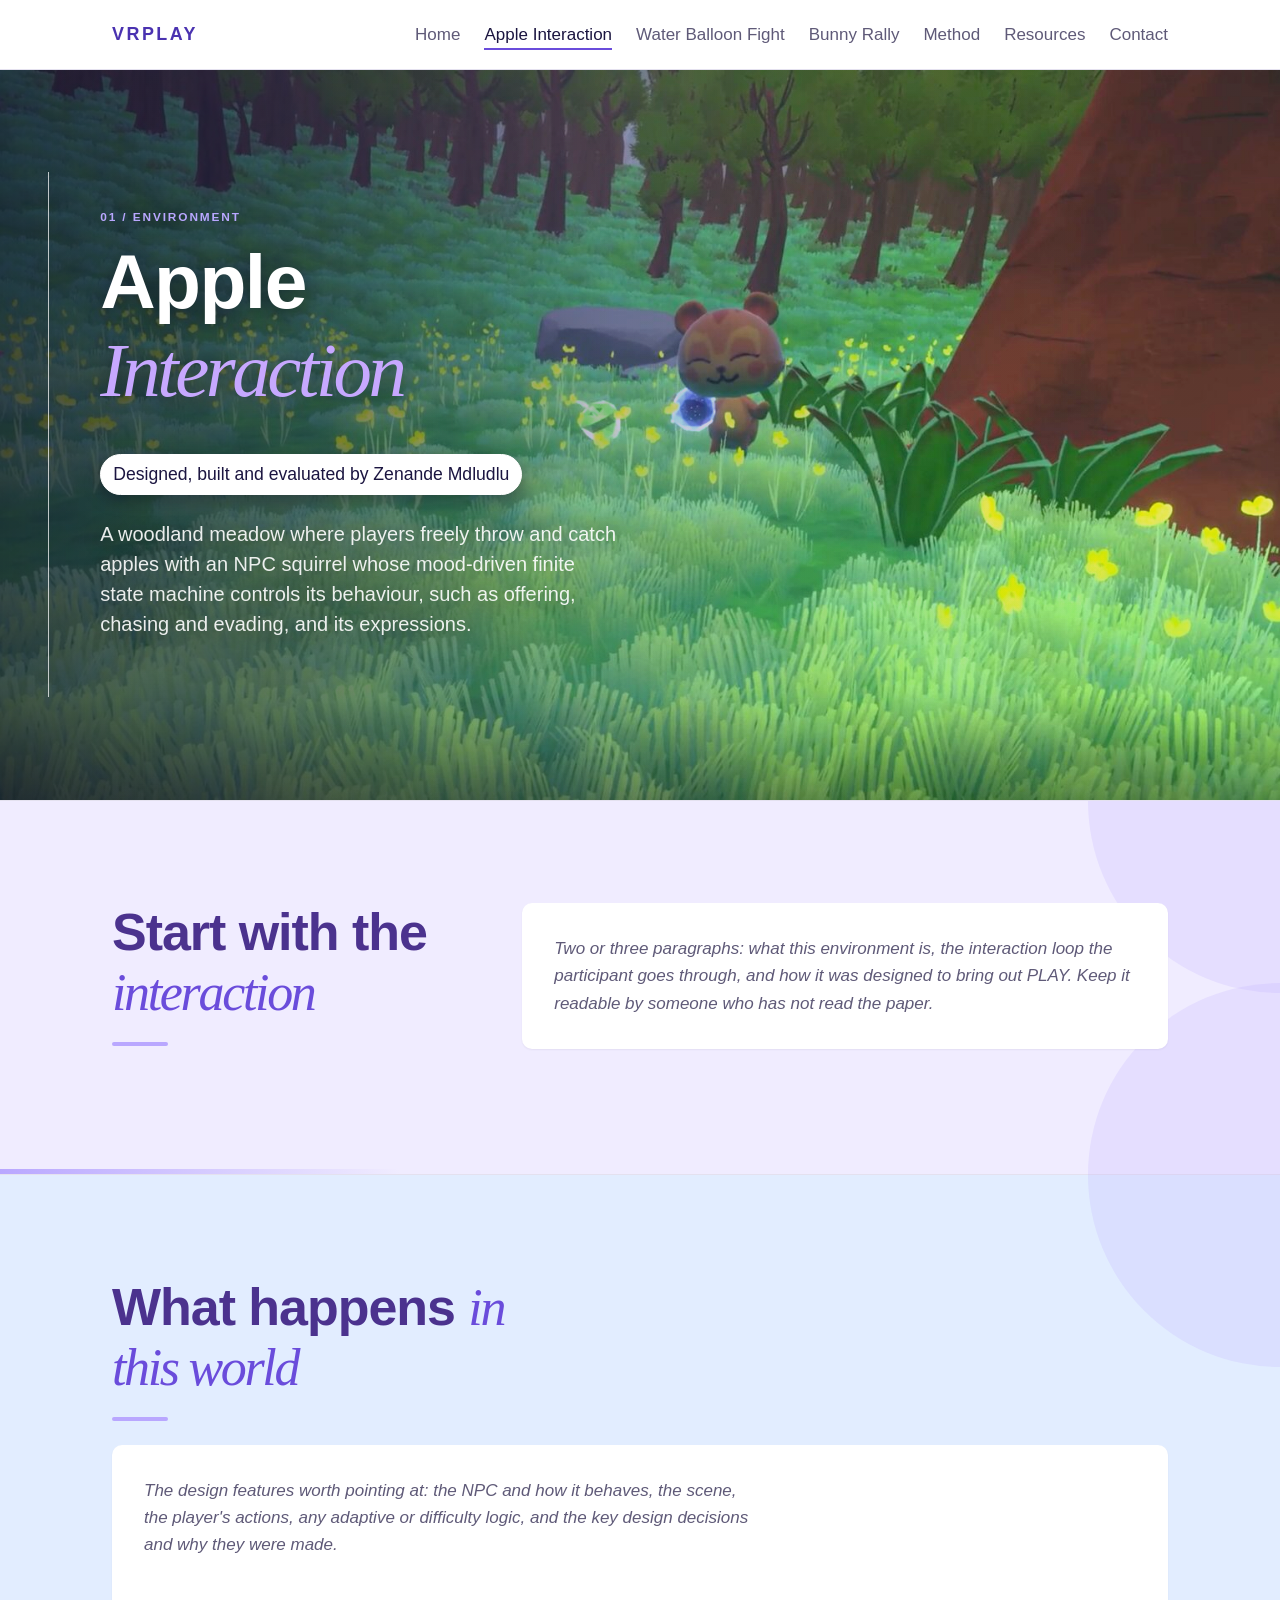
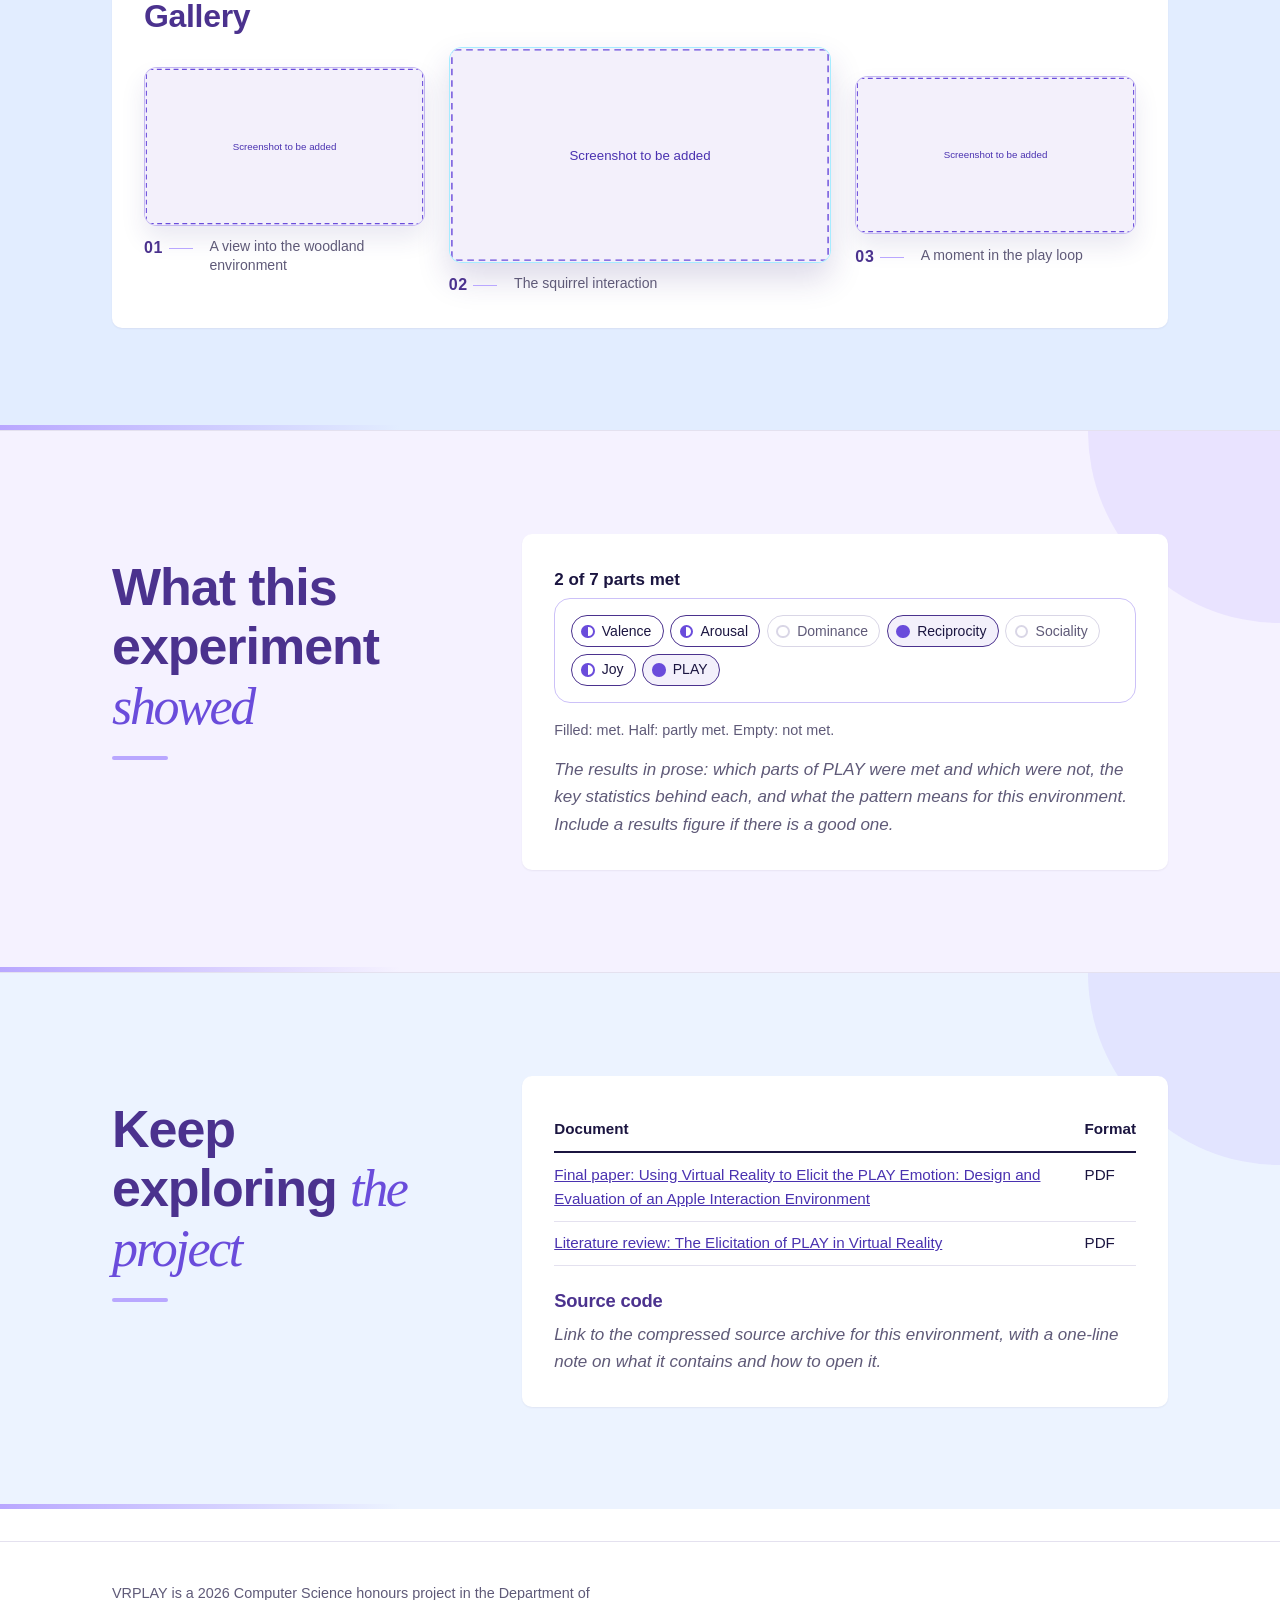
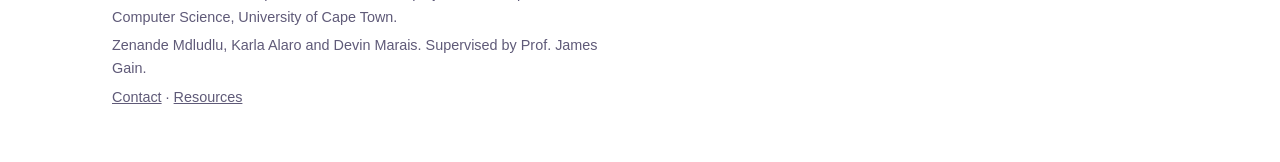
==== apple-interaction.html @ f386782e "updated format" ====
<!DOCTYPE html>
<html lang="en">
<head>
  <meta charset="utf-8">
  <meta name="viewport" content="width=device-width, initial-scale=1">
  <title>Apple Interaction: VRPLAY</title>
  <meta name="description" content="VRPLAY: a 2026 Computer Science honours project at the University of Cape Town investigating whether a virtual environment can elicit Panksepp's PLAY emotion system.">
  <link rel="stylesheet" href="css/style.css">
</head>
<body class="environment-page environment-page--apple">
<header class="site-header">
  <div class="wrap">
    <a class="brand" href="index.html">VRPLAY</a>
    <nav class="site-nav" aria-label="Site">
      <ul>
        <li><a href="index.html">Home</a></li>
        <li><a href="apple-interaction.html" aria-current="page">Apple Interaction</a></li>
        <li><a href="water-balloon-fight.html">Water Balloon Fight</a></li>
        <li><a href="bunny-rally.html">Bunny Rally</a></li>
        <li><a href="method.html">Method</a></li>
        <li><a href="resources.html">Resources</a></li>
        <li><a href="contact.html">Contact</a></li>
      </ul>
    </nav>
  </div>
</header>
<main>

  <section class="page-title">
    <div class="wrap">
      <div class="page-title-copy">
        <p class="section-kicker">01 / Environment</p>
        <h1>Apple <em>Interaction</em></h1>
        <p class="byline">Designed, built and evaluated by Zenande Mdludlu</p>
        <p class="lede">A woodland meadow where players freely throw and catch apples with an NPC squirrel whose mood-driven finite state machine controls its behaviour, such as offering, chasing and evading, and its expressions.</p>
      </div>
      <figure class="cover">
        <img src="img/apple-interaction.jpg" alt="Screenshot of the Apple Interaction environment: a woodland meadow with a squirrel NPC among wildflowers" width="1600" height="900" decoding="async">
      </figure>
    </div>
  </section>

  <section id="overview">
    <div class="wrap">
      <h2>Start with the <em>interaction</em></h2>
      <div class="panel">
      <p class="todo">Two or three paragraphs: what this environment is, the interaction loop the participant goes through, and how it was designed to bring out PLAY. Keep it readable by someone who has not read the paper.</p>
      </div>
    </div>
  </section>

  <section id="design">
    <div class="wrap">
      <h2>What happens <em>in this world</em></h2>
      <div class="panel">
      <p class="todo">The design features worth pointing at: the NPC and how it behaves, the scene, the player's actions, any adaptive or difficulty logic, and the key design decisions and why they were made.</p>
      <h3>Gallery</h3>
      <div class="gallery">
        <figure class="gallery-supporting">
          <img src="img/placeholder.svg" alt="" width="1600" height="900">
          <figcaption><span class="gallery-number">01</span><span>A view into the woodland environment</span></figcaption>
        </figure>
        <figure class="gallery-featured">
          <img src="img/placeholder.svg" alt="" width="1600" height="900">
          <figcaption><span class="gallery-number">02</span><span>The squirrel interaction</span></figcaption>
        </figure>
        <figure class="gallery-supporting">
          <img src="img/placeholder.svg" alt="" width="1600" height="900">
          <figcaption><span class="gallery-number">03</span><span>A moment in the play loop</span></figcaption>
        </figure>
      </div>
      </div>
    </div>
  </section>

  <section id="results">
    <div class="wrap">
      <h2>What this experiment <em>showed</em></h2>
      <div class="panel">
      <p class="verdict">2 of 7 parts met</p>
    <ul class="tally">
      <li class="part">Valence <span class="vh">(partly met)</span></li>
      <li class="part">Arousal <span class="vh">(partly met)</span></li>
      <li class="none">Dominance <span class="vh">(not met)</span></li>
      <li class="met">Reciprocity <span class="vh">(met)</span></li>
      <li class="none">Sociality <span class="vh">(not met)</span></li>
      <li class="part">Joy <span class="vh">(partly met)</span></li>
      <li class="met">PLAY <span class="vh">(met)</span></li>
    </ul>
      <p class="tally-note">Filled: met. Half: partly met. Empty: not met.</p>
      <p class="todo">The results in prose: which parts of PLAY were met and which were not, the key statistics behind each, and what the pattern means for this environment. Include a results figure if there is a good one.</p>
      </div>
    </div>
  </section>

  <section id="documents">
    <div class="wrap">
      <h2>Keep exploring <em>the project</em></h2>
      <div class="panel">
      <div class="table-scroll">
      <table>
        <caption class="vh">Documents for the Apple Interaction environment</caption>
        <thead>
          <tr><th scope="col">Document</th><th scope="col">Format</th></tr>
        </thead>
        <tbody>
          <tr><td><a href="docs/Mdludlu_Final_Paper.pdf">Final paper: Using Virtual Reality to Elicit the PLAY Emotion: Design and Evaluation of an Apple Interaction Environment</a></td><td>PDF</td></tr>
          <tr><td><a href="docs/Mdludlu_Literature_Review.pdf">Literature review: The Elicitation of PLAY in Virtual Reality</a></td><td>PDF</td></tr>
        </tbody>
      </table>
      </div>
      <h3>Source code</h3>
      <p class="todo">Link to the compressed source archive for this environment, with a one-line note on what it contains and how to open it.</p>
      </div>
    </div>
  </section>
</main>
<footer class="site-footer">
  <div class="wrap">
    <p>VRPLAY is a 2026 Computer Science honours project in the Department of Computer Science, University of Cape Town.</p>
    <p>Zenande Mdludlu, Karla Alaro and Devin Marais. Supervised by Prof. James Gain.</p>
    <p><a href="contact.html">Contact</a> &middot; <a href="resources.html">Resources</a></p>
  </div>
</footer>
</body>
</html>
---- css/style.css ----
/* VRPLAY project website
   One stylesheet for every page. Edit the values under :root to retheme.
   The site must stay static and self-contained: no external fonts or scripts. */

:root {
  --paper: #ffffff;
  --ink: #1b1540;
  --muted: #5f5a78;
  --accent: #6a4cdb;
  --accent-deep: #4a32b0;
  --tint: #f3f0fb;
  --line: #e4e1ef;
  --faint: #d9d6e6;

  --measure: 64ch;
  --wide: 72rem;
  --gutter: clamp(1.25rem, 4vw, 3rem);

  --font: -apple-system, BlinkMacSystemFont, "Segoe UI", "Helvetica Neue", Arial, sans-serif;
}

/* ---- base ---------------------------------------------------------- */

* { box-sizing: border-box; }

html { scroll-behavior: smooth; }

@media (prefers-reduced-motion: reduce) {
  html { scroll-behavior: auto; }
  .hero-figure img { animation: none; }
}

body {
  margin: 0;
  font-family: var(--font);
  font-size: 1.0625rem;
  line-height: 1.6;
  color: var(--ink);
  background: var(--paper);
}

h1, h2, h3 {
  font-weight: 600;
  letter-spacing: -0.02em;
  line-height: 1.15;
  margin: 0 0 0.5em;
}

h1 { font-size: clamp(2.25rem, 5vw, 3.5rem); max-width: 22ch; }
h2 { font-size: clamp(2rem, 4.4vw, 3.25rem); margin-top: 0; max-width: 18ch; }
h3 { font-size: 1.15rem; letter-spacing: -0.01em; }

h1 em, h2 em {
  font-family: Georgia, "Times New Roman", serif;
  font-weight: 400;
  letter-spacing: -0.045em;
  color: var(--accent);
}

p, ul, ol, table { max-width: var(--measure); }
p { margin: 0 0 1em; }
ul, ol { padding-left: 1.25em; margin: 0 0 1em; }
li { margin-bottom: 0.35em; }

a { color: var(--accent-deep); }
a:hover { color: var(--accent); }
a:focus-visible,
button:focus-visible {
  outline: 3px solid var(--accent);
  outline-offset: 3px;
  border-radius: 2px;
}

img { max-width: 100%; height: auto; display: block; }

.muted { color: var(--muted); }

.vh {
  position: absolute;
  width: 1px; height: 1px;
  overflow: hidden;
  clip: rect(0 0 0 0);
  white-space: nowrap;
}

/* ---- layout -------------------------------------------------------- */

.wrap {
  max-width: var(--wide);
  margin: 0 auto;
  padding: 0 var(--gutter);
}

main > section {
  position: relative;
  overflow: hidden;
  padding: clamp(4rem, 8vw, 7rem) 0;
  border-top: 1px solid var(--line);
}

main > section:first-child { border-top: 0; }

.lede {
  font-size: 1.25rem;
  line-height: 1.5;
  color: var(--muted);
  max-width: 54ch;
}

.section-kicker {
  margin: 0 0 0.75rem;
  color: var(--accent-deep);
  font-size: 0.74rem;
  font-weight: 800;
  letter-spacing: 0.16em;
  line-height: 1.2;
  text-transform: uppercase;
}

/* Alternating washes make the long page feel like a sequence of chapters. */
main > section:nth-of-type(2) { background: #f3f0fb; }
main > section:nth-of-type(3) { background: #dfeaff; }
main > section:nth-of-type(4) { background: #e5efff; }
main > section:nth-of-type(5) { background: #ebe5ff; }
main > section:nth-of-type(6) { background: #f1edff; }

main > section:not(.hero)::before {
  content: "";
  position: absolute;
  width: 18rem;
  height: 18rem;
  right: -8rem;
  top: -9rem;
  border-radius: 50%;
  background: rgba(106, 76, 219, 0.08);
  pointer-events: none;
}

main > section:nth-of-type(4)::before {
  background: rgba(126, 190, 255, 0.24);
}

/* ---- header and navigation ---------------------------------------- */

.site-header {
  padding: 1.25rem 0;
  border-bottom: 1px solid var(--line);
}

.site-header .wrap {
  display: flex;
  flex-wrap: wrap;
  align-items: center;
  gap: 0.75rem 2rem;
}

.brand {
  display: inline-flex;
  align-items: center;
  gap: 0.55rem;
  font-size: 1.12rem;
  font-weight: 800;
  letter-spacing: 0.14em;
  text-decoration: none;
  color: var(--accent-deep);
  margin-right: auto;
}

.site-nav ul {
  list-style: none;
  margin: 0;
  padding: 0;
  display: flex;
  flex-wrap: wrap;
  gap: 0.25rem 1.5rem;
  max-width: none;
}

.site-nav li { margin: 0; }

.site-nav a {
  color: var(--muted);
  text-decoration: none;
  padding: 0.25rem 0;
  border-bottom: 2px solid transparent;
}

.site-nav a:hover { color: var(--ink); }
.site-nav a[aria-current="page"] {
  color: var(--ink);
  border-bottom-color: var(--accent);
}

/* ---- home hero -----------------------------------------------------
   The one loud moment on the site. Full-bleed violet band, the VRPLAY
   wordmark at full size, the character from the poster, and two routes
   into the rest of the site. Everything after it goes back to white.  */

.hero {
  position: relative;
  overflow: hidden;
  padding: 0;
  border-top: 0;
  color: #ffffff;
  background-color: #4a2fc4;
  background-image:
    radial-gradient(circle at 12% 18%, rgba(255, 111, 214, 0.55), rgba(255, 111, 214, 0) 42%),
    radial-gradient(circle at 88% 88%, rgba(126, 241, 255, 0.45), rgba(126, 241, 255, 0) 40%),
    radial-gradient(circle at 70% 10%, rgba(240, 246, 150, 0.35), rgba(240, 246, 150, 0) 32%),
    linear-gradient(135deg, #3517a8 0%, #5a37e0 55%, #8b4ff0 100%);
}

.hero .wrap {
  display: grid;
  grid-template-columns: minmax(0, 1.5fr) minmax(0, 1fr);
  align-items: end;
  gap: 2rem 3rem;
}

.hero-copy { padding: 4.5rem 0 4rem; }

.hero .logo {
  width: min(42rem, 100%);
  margin-bottom: 2.25rem;
  filter: drop-shadow(0 18px 30px rgba(20, 8, 70, 0.45));
}

.hero h1 {
  color: #ffffff;
  margin-bottom: 1rem;
  text-shadow: 0 2px 18px rgba(20, 8, 70, 0.35);
}

.hero .lede {
  color: rgba(255, 255, 255, 0.88);
  margin-bottom: 2rem;
}

.hero-links {
  list-style: none;
  padding: 0;
  margin: 0;
  display: flex;
  flex-wrap: wrap;
  gap: 0.75rem;
  max-width: none;
}

.hero-links li { margin: 0; }

.hero-links a {
  display: inline-block;
  padding: 0.7rem 1.3rem;
  border-radius: 999px;
  text-decoration: none;
  font-weight: 600;
  color: var(--ink);
  background: #d9d0ff;
  border: 2px solid #d9d0ff;
}

.hero-links a:hover { background: #e8e2ff; border-color: #e8e2ff; color: var(--ink); }

.hero-links .ghost {
  color: #ffffff;
  background: transparent;
  border-color: rgba(255, 255, 255, 0.7);
}

.hero-links .ghost:hover { background: rgba(255, 255, 255, 0.12); border-color: #ffffff; color: #ffffff; }

.hero-links a:focus-visible { outline-color: #ffffff; }

.hero-figure {
  margin: 0;
  align-self: end;
  justify-self: end;
  max-width: 24rem;
  width: 100%;
  padding-top: 2rem;
}

.hero-figure img {
  width: 100%;
  margin-bottom: -2.5rem;
  filter: drop-shadow(0 24px 40px rgba(20, 8, 70, 0.5));
  transform-origin: 50% 100%;
  animation: hero-character-float 5.5s ease-in-out infinite;
  will-change: transform;
}

@keyframes hero-character-float {
  0%, 100% { transform: translate3d(0, 0, 0) rotate(0deg); }
  25% { transform: translate3d(0.15rem, -0.35rem, 0) rotate(0.5deg); }
  50% { transform: translate3d(0, -0.7rem, 0) rotate(0deg); }
  75% { transform: translate3d(-0.15rem, -0.35rem, 0) rotate(-0.5deg); }
}

@media (max-width: 52rem) {
  .hero .wrap { grid-template-columns: 1fr; }
  .hero-copy { padding: 3rem 0 2rem; }
  .hero-figure { max-width: 16rem; justify-self: center; padding-top: 0; }
  .hero-figure img { margin-bottom: -1.5rem; }
  .page-title h1 { max-width: none; }
}

/* ---- page title block (VE pages) ---------------------------------- */

.page-title {
  position: relative;
  min-height: clamp(36rem, 72vh, 50rem);
  padding: 0;
  overflow: hidden;
  border-top: 0;
  background: #1b1540;
}

.page-title .wrap {
  position: relative;
  display: block;
  min-height: clamp(36rem, 72vh, 50rem);
  max-width: none;
  padding-top: clamp(3rem, 8vw, 7rem);
  padding-bottom: clamp(3rem, 8vw, 7rem);
  background: transparent;
}

.page-title .wrap::after {
  content: "";
  position: absolute;
  z-index: 1;
  top: 0; right: 0; bottom: 0; left: 0;
  pointer-events: none;
  background:
    linear-gradient(90deg, rgba(17, 13, 45, 0.7) 0%, rgba(27, 21, 64, 0.5) 25%, rgba(59, 40, 139, 0.18) 48%, rgba(59, 40, 139, 0.02) 72%, rgba(59, 40, 139, 0) 88%),
    linear-gradient(180deg, rgba(27, 21, 64, 0.15), rgba(27, 21, 64, 0.08));
}

.page-title .section-kicker { color: var(--page-accent, #b9a7ff); }

.page-title-copy {
  position: relative;
  z-index: 2;
  display: flex;
  flex-direction: column;
  justify-content: center;
  min-height: clamp(30rem, 58vh, 42rem);
  max-width: 39rem;
  padding: clamp(1.5rem, 3vw, 2.5rem) clamp(1.5rem, 4vw, 3.5rem);
  border-left: 1px solid rgba(255, 255, 255, 0.72);
  color: #ffffff;
  text-shadow: 0 0.15rem 1.2rem rgba(8, 5, 28, 0.42);
}

.page-title-copy .section-kicker { color: var(--page-accent, #b9a7ff); }
.page-title-copy .byline,
.page-title-copy .lede { color: rgba(255, 255, 255, 0.9); }
.page-title-copy .byline {
  display: inline-flex;
  align-self: flex-start;
  width: fit-content;
  padding: 0.35rem 0.75rem;
  color: #ffffff;
  background: rgba(8, 5, 28, 0.72);
  border: 1px solid rgba(255, 255, 255, 0.5);
  border-radius: 999px;
  box-shadow: 0 0.35rem 1rem rgba(8, 5, 28, 0.28);
  text-shadow: none;
}
.page-title-copy h1 { color: #ffffff; }

.page-title h1 {
  font-size: clamp(3rem, 6vw, 5.25rem);
  max-width: 8ch;
}

.page-title h1 em {
  color: #c7a8ff;
}

.page-title .byline {
  font-size: 1.1rem;
  color: var(--muted);
  margin: 0 0 1.5rem;
}

/* Keep the credit readable over every environment image. This comes after
   the general byline rule so it cannot be overridden by the page title styles. */
.page-title .page-title-copy .byline {
  color: var(--ink);
  background: #ffffff;
  border-color: #ffffff;
  box-shadow: 0 0.35rem 1rem rgba(8, 5, 28, 0.35);
}

.page-title .cover {
  position: absolute;
  z-index: 0;
  top: 0; right: 0; bottom: 0; left: 0;
  margin: 0;
  border: 0;
  border-radius: 0;
  overflow: hidden;
  background: #1b1540;
  box-shadow: none;
}

.page-title .cover img {
  width: 100%;
  height: 100%;
  object-fit: cover;
  object-position: center;
  image-rendering: auto;
  filter: brightness(1.12) saturate(1.12) contrast(1.05);
}

/* Resources and Contact use an editorial intro rather than an image hero.
   Keep them independent from the full-bleed environment-page treatment. */

.support-page .page-title {
  min-height: auto;
  padding: clamp(4rem, 8vw, 7rem) 0;
  background: linear-gradient(135deg, #f0ecff 0%, #e6f5fb 100%);
}

.support-page .page-title .wrap {
  min-height: auto;
  max-width: var(--wide);
  padding-top: 0;
  padding-bottom: 0;
}

.support-page .page-title .wrap::after {
  display: none;
}

.support-page .page-title h1,
.support-page .page-title .lede {
  position: relative;
  z-index: 2;
}

.support-page .page-title h1 {
  color: var(--ink);
  max-width: 12ch;
}

.support-page .page-title .lede {
  color: var(--muted);
}

.support-page main > section:nth-of-type(2) { background: #f4f1ff; }
.support-page main > section:nth-of-type(3) { background: #e8f6fb; }
.support-page main > section:nth-of-type(4) { background: #f2efff; }

.support-page main > section:not(.page-title) h2 {
  color: var(--accent-deep);
}

/* ---- environment pages -------------------------------------------
   These sections echo the homepage's chapter rhythm, but use a quieter
   editorial layout so each environment feels like its own case study. */

.environment-page {
  --page-accent: #b9a7ff;
  --page-wash: #f0ecff;
  --page-wash-strong: #e2edff;
  --page-wash-soft: #f5f2ff;
  --page-wash-strong-soft: #ecf3ff;
  --page-wash-faint: #f7f5ff;
  --page-wash-strong-faint: #f0f6ff;
  --page-deep: #4b328e;
}

.environment-page--apple {
  --page-accent: #b9a7ff;
  --page-wash: #f0ecff;
  --page-wash-strong: #e2edff;
  --page-wash-soft: #f5f2ff;
  --page-wash-strong-soft: #ecf3ff;
  --page-wash-faint: #f7f5ff;
  --page-wash-strong-faint: #f0f6ff;
  --page-deep: #4b328e;
}

.environment-page--water {
  --page-accent: #b9a7ff;
  --page-wash: #f0ecff;
  --page-wash-strong: #e2edff;
  --page-wash-soft: #f5f2ff;
  --page-wash-strong-soft: #ecf3ff;
  --page-wash-faint: #f7f5ff;
  --page-wash-strong-faint: #f0f6ff;
  --page-deep: #4b328e;
}

.environment-page--bunny {
  --page-accent: #b9a7ff;
  --page-wash: #f2ecff;
  --page-wash-strong: #e9f3ff;
  --page-wash-soft: #f6f2ff;
  --page-wash-strong-soft: #f0f7ff;
  --page-wash-faint: #f8f5ff;
  --page-wash-strong-faint: #f4f9ff;
  --page-deep: #4b328e;
}

.environment-page main > section:nth-of-type(2) { background: var(--page-wash); }
.environment-page main > section:nth-of-type(3) { background: var(--page-wash-strong); }
.environment-page main > section:nth-of-type(4) { background: var(--page-wash-soft); }
.environment-page main > section:nth-of-type(5) { background: var(--page-wash-strong-soft); }
.environment-page main > section:nth-of-type(6) { background: var(--page-wash-faint); }

.environment-page main > section:not(.page-title)::before {
  width: 24rem;
  height: 24rem;
  right: -12rem;
  top: -12rem;
  background: rgba(185, 167, 255, 0.2);
}

.environment-page main > section:not(.page-title)::after {
  content: "";
  position: absolute;
  left: 0;
  bottom: 0;
  width: min(34vw, 25rem);
  height: 0.35rem;
  background: linear-gradient(90deg, var(--page-accent) 0%, transparent 100%);
  pointer-events: none;
}

.environment-page main > section:not(.page-title) .wrap {
  position: relative;
  z-index: 1;
}

.environment-page main > section:not(.page-title) h2 {
  color: var(--page-deep);
  max-width: 12ch;
}

.environment-page main > section:not(.page-title) h2::after {
  content: "";
  display: block;
  width: 3.5rem;
  height: 0.25rem;
  margin-top: 1.2rem;
  border-radius: 999px;
  background: var(--page-accent);
}

.environment-page main > section:not(.page-title) h3 {
  color: var(--page-deep);
}

.environment-page #overview .wrap,
.environment-page #results .wrap,
.environment-page #documents .wrap {
  display: grid;
  grid-template-columns: minmax(12rem, 0.72fr) minmax(0, 1.45fr);
  gap: 1rem clamp(2rem, 7vw, 7rem);
  align-items: start;
}

.environment-page #overview h2,
.environment-page #results h2,
.environment-page #documents h2 {
  position: sticky;
  top: 1.5rem;
}

.environment-page #results h2 {
  grid-row: 1 / span 4;
}

.environment-page #overview .wrap > :not(h2),
.environment-page #results .wrap > :not(h2),
.environment-page #documents .wrap > :not(h2) {
  grid-column: 2;
}

.environment-page #design .wrap {
  display: block;
}

.environment-page #design {
  overflow: visible;
}

.environment-page #design h2 {
  max-width: 14ch;
  margin-bottom: 1.5rem;
}
.environment-page #design h3 {
  margin: 2.5rem 0 0.75rem;
  font-size: clamp(1.35rem, 2.5vw, 2rem);
}
.environment-page #design .gallery { margin-top: 0; }
.environment-page .todo {
  border-color: #a18cf4;
  background: rgba(255, 255, 255, 0.52);
}

.environment-page #results .tally {
  margin-top: 0;
  padding: 1rem;
  border: 1px solid #ccc1f8;
  border-radius: 1rem;
  background: rgba(255, 255, 255, 0.54);
}

.environment-page #results .wrap {
  row-gap: 0;
}

.environment-page #results .verdict {
  margin-bottom: 0.35rem;
}

.environment-page #results .tally-note {
  margin-top: 0.45rem;
}

.environment-page #results .tally li.met,
.environment-page #results .tally li.part {
  border-color: var(--page-deep);
}

.environment-page .gallery {
  display: grid;
  grid-template-columns: minmax(0, 0.88fr) minmax(0, 1.2fr) minmax(0, 0.88fr);
  gap: clamp(0.85rem, 2vw, 1.5rem);
  align-items: center;
}

.environment-page .gallery figure {
  min-width: 0;
  margin: 0;
  position: relative;
  z-index: 0;
  transition: transform 220ms ease, z-index 220ms ease;
}

.environment-page .gallery figure:hover,
.environment-page .gallery figure:focus-within {
  z-index: 10;
  transform: translateY(-0.45rem) scale(1.7);
}

.environment-page .gallery img {
  width: 100%;
  height: auto;
  object-fit: cover;
  border: 1px solid rgba(106, 76, 219, 0.4);
  border-radius: 0.8rem;
  background: rgba(255, 255, 255, 0.58);
  box-shadow: 0 0.8rem 1.5rem rgba(53, 35, 126, 0.1);
  transition: transform 220ms ease, box-shadow 220ms ease;
}

.environment-page .gallery figure:hover img,
.environment-page .gallery figure:focus-within img {
  box-shadow: 0 1.2rem 2.2rem rgba(53, 35, 126, 0.22);
}

.environment-page .gallery-featured img {
  border-color: rgba(157, 234, 255, 0.9);
  box-shadow: 0 1rem 2rem rgba(53, 35, 126, 0.17);
}

.environment-page .gallery figcaption {
  display: flex;
  align-items: flex-start;
  gap: 0.7rem;
  margin-top: 0.7rem;
  color: var(--muted);
  font-size: 0.88rem;
  line-height: 1.35;
}

.environment-page .gallery-number {
  flex: none;
  color: var(--page-deep);
  font-size: 1rem;
  font-weight: 800;
  letter-spacing: 0.04em;
}

.environment-page .gallery-number::after {
  content: "";
  display: inline-block;
  width: 1.5rem;
  height: 1px;
  margin: 0 0.35rem 0.25rem;
  background: var(--page-accent);
}

@media (max-width: 42rem) {
  .page-title-copy {
    min-height: 26rem;
    max-width: 100%;
    padding-left: 1rem;
    padding-right: 1rem;
  }

  .environment-page #overview .wrap,
  .environment-page #design .wrap,
  .environment-page #results .wrap,
  .environment-page #documents .wrap {
    display: block;
  }

  .environment-page main > section:not(.page-title) h2 {
    position: static;
    margin-bottom: 1.5rem;
  }

  .environment-page #design h3 { margin-top: 2rem; }
  .environment-page #design .gallery { margin-top: 0.75rem; }
  .environment-page .gallery { grid-template-columns: 1fr; }
  .environment-page .gallery-featured { order: -1; }
  .environment-page .gallery figure:hover,
  .environment-page .gallery figure:focus-within {
    transform: translateY(-0.35rem) scale(1.35);
  }
}

/* ---- environment list (home) -------------------------------------- */

.environments {
  list-style: none;
  padding: 0;
  margin: 0;
  max-width: none;
  display: grid;
  gap: 2.5rem;
  grid-template-columns: repeat(auto-fit, minmax(17rem, 1fr));
}

.environments > li {
  position: relative;
  margin: 0;
  overflow: hidden;
  color: #ffffff;
  background: linear-gradient(160deg, #24145f 0%, #171039 100%);
  border: 1px solid rgba(255, 255, 255, 0.28);
  border-radius: 1.25rem;
  box-shadow: 0 1.25rem 2rem rgba(39, 24, 107, 0.2);
  transition: transform 180ms ease, box-shadow 180ms ease;
}

.environments .card-number {
  position: absolute;
  z-index: 1;
  top: 0.8rem;
  left: 1rem;
  color: #b9a7ff;
  font-size: clamp(2.75rem, 5vw, 4rem);
  font-weight: 800;
  letter-spacing: -0.08em;
  line-height: 1;
  text-shadow: 0 0.15rem 1rem rgba(27, 21, 64, 0.35);
}

.environments > li:nth-child(1) { transform: rotate(-1deg); }
.environments > li:nth-child(2) { transform: translateY(0.8rem); }
.environments > li:nth-child(3) { transform: rotate(1deg); }
.environments > li:hover,
.environments > li:focus-within {
  transform: translateY(-0.35rem) rotate(0deg);
  box-shadow: 0 1.5rem 2.5rem rgba(39, 24, 107, 0.28);
}

.environments .thumb {
  width: 100%;
  height: 14rem;
  object-fit: cover;
  background: var(--tint);
  margin-bottom: 0;
}

.environments h3,
.environments .owner,
.environments li > p,
.environments .tally {
  position: relative;
  z-index: 1;
  margin-left: 1.25rem;
  margin-right: 1.25rem;
}

.environments h3 { margin-top: 1.1rem; margin-bottom: 0.15rem; }
.environments h3 a { color: #ffffff; }
.environments h3 a:hover { color: #b9a7ff; }
.environments .owner { color: rgba(255, 255, 255, 0.7); margin-bottom: 0.75rem; }
.environments li > p { margin-bottom: 1rem; }

/* ---- the seven-part PLAY tally ------------------------------------
   Each list item is one measured component of PLAY.
   State classes: .met  .part  .none                                     */

.tally {
  list-style: none;
  padding: 0;
  margin: 0 0 1rem;
  display: flex;
  flex-wrap: wrap;
  gap: 0.4rem;
  align-items: center;
  align-content: flex-start;
  max-width: none;
}

.environments .tally {
  margin-bottom: 1.25rem;
}

.tally li {
  margin: 0;
  display: inline-flex;
  align-items: center;
  gap: 0.45rem;
  padding: 0.25rem 0.7rem 0.25rem 0.55rem;
  border-radius: 999px;
  font-size: 0.875rem;
  line-height: 1.2;
  min-height: 2rem;
  white-space: nowrap;
  border: 1px solid var(--faint);
  color: var(--muted);
}

.environments .tally li {
  position: relative;
  z-index: 0;
  flex: 0 0 auto;
  color: var(--ink);
  border-color: var(--faint);
  background: rgba(255, 255, 255, 0.94);
}

.environments .tally .met,
.environments .tally .part {
  color: var(--ink);
  border-color: var(--accent);
  background: var(--tint);
}

.environments .tally .met::before,
.environments .tally .part::before {
  border-color: var(--accent);
}

.environments .tally .met::before { background: var(--accent); }
.environments .tally .part::before {
  background: linear-gradient(90deg, var(--accent) 50%, transparent 50%);
}

.tally li::before {
  content: "";
  width: 0.6rem;
  height: 0.6rem;
  border-radius: 50%;
  border: 2px solid var(--faint);
  background: transparent;
  flex: none;
}

.tally .met {
  color: var(--ink);
  border-color: var(--accent);
  background: var(--tint);
}
.tally .met::before { background: var(--accent); border-color: var(--accent); }

.tally .part { color: var(--ink); border-color: var(--accent); }
.tally .part::before {
  border-color: var(--accent);
  background: linear-gradient(90deg, var(--accent) 50%, transparent 50%);
}

.tally .none { color: var(--muted); }

.tally-note {
  font-size: 0.9rem;
  color: var(--muted);
  margin-top: 0;
}

.verdict {
  font-weight: 600;
  margin-bottom: 0.5rem;
}

/* ---- tables -------------------------------------------------------- */

table {
  border-collapse: collapse;
  width: 100%;
  max-width: 48rem;
  font-size: 0.95rem;
  margin: 0 0 1.5rem;
}

th, td {
  text-align: left;
  vertical-align: top;
  padding: 0.6rem 1rem 0.6rem 0;
  border-bottom: 1px solid var(--line);
}

th { font-weight: 600; color: var(--ink); }
thead th { border-bottom: 2px solid var(--ink); }
td:last-child, th:last-child { padding-right: 0; }

.table-scroll { overflow-x: auto; }

/* ---- figures and placeholders ------------------------------------- */

figure { margin: 0 0 2rem; }
figcaption { font-size: 0.9rem; color: var(--muted); margin-top: 0.5rem; }

.gallery {
  display: grid;
  gap: 1.5rem;
  grid-template-columns: repeat(auto-fit, minmax(16rem, 1fr));
}

.gallery figure { margin: 0; }
.gallery img {
  width: 100%;
  height: 12rem;
  object-fit: cover;
  border-radius: 6px;
  background: var(--tint);
}

/* Anything carrying .todo is placeholder content that still has to be
   written or supplied. Remove the class once the real content is in. */
.todo {
  border: 1.5px dashed var(--accent);
  border-radius: 6px;
  padding: 0.75rem 1rem;
  color: var(--accent-deep);
  background: var(--tint);
}

p.todo, li.todo { max-width: var(--measure); }
td .todo { display: inline-block; padding: 0.1rem 0.5rem; font-size: 0.85rem; }

/* ---- team ----------------------------------------------------------- */

.team {
  list-style: none;
  padding: 0;
  margin: 0;
  max-width: none;
  display: grid;
  gap: 1.5rem 2.5rem;
  grid-template-columns: repeat(auto-fit, minmax(14rem, 1fr));
}

.team li { margin: 0; }
.team .name { font-weight: 600; margin: 0; }
.team .role { color: var(--muted); margin: 0 0 0.25rem; }
.team p { margin: 0; }

/* ---- footer -------------------------------------------------------- */

.site-footer {
  margin-top: 2rem;
  padding: 2.5rem 0 3rem;
  border-top: 1px solid var(--line);
  font-size: 0.9rem;
  color: var(--muted);
}

.site-footer p { margin: 0 0 0.35rem; }
.site-footer a { color: inherit; }

/* ---- responsive ---------------------------------------------------- */

@media (max-width: 40rem) {
  body { font-size: 1rem; }
  main > section { padding: 2.5rem 0; }
  th, td { padding-right: 0.75rem; }
}

@media print {
  .site-nav { display: none; }
  a { color: inherit; text-decoration: none; }
}


/* ---- additions for the Method page and the filled-in environment pages ----
   Appended after the environment-page rules on purpose so they take
   precedence where the selectors overlap.                               */

table.wide { max-width: var(--wide); }
table.wide td:nth-child(4) { white-space: nowrap; }

figure.narrow { max-width: 32rem; }
figure.narrow img {
  border: 1px solid var(--line);
  border-radius: 6px;
  background: #ffffff;
}

/* Two framework diagrams side by side on wide screens */
.framework-pair {
  display: grid;
  grid-template-columns: repeat(auto-fit, minmax(18rem, 1fr));
  gap: 2rem;
  margin: 1.5rem 0 2.5rem;
}
.framework-pair figure { max-width: none; }

/* Result charts: keep the gallery hover-to-enlarge behaviour but never crop
   a chart, and let the grid flow to as many rows as needed. */
.environment-page .gallery.charts {
  grid-template-columns: repeat(2, minmax(0, 1fr));
  align-items: start;
  margin: 2rem 0;
}
.environment-page .gallery.charts img {
  object-fit: contain;
  background: #ffffff;
}
.environment-page .gallery.charts figure:hover,
.environment-page .gallery.charts figure:focus-within {
  transform: translateY(-0.45rem) scale(1.45);
}

/* The filled-in environment page has seven sections; give the last two a wash. */
.environment-page main > section:nth-of-type(7) { background: var(--page-wash-strong-faint); }

/* Sections added to environment pages that should read full width, not in the
   two-column case-study grid. */
.environment-page #framework .wrap,
.environment-page #method .wrap { display: block; }
.environment-page #framework h2,
.environment-page #method h2 { max-width: 14ch; margin-bottom: 1.5rem; }
.environment-page #framework h3 { margin: 2rem 0 0.75rem; }

/* Method page: a fifth and sixth wash so the long page keeps its rhythm. */
.support-page--method main > section:nth-of-type(5) { background: #e8f6fb; }
.support-page--method main > section:nth-of-type(6) { background: #f4f1ff; }
.support-page--method main > section:nth-of-type(7) { background: #e8f6fb; }
.support-page--method .page-title h1 { max-width: 14ch; }

@media (max-width: 42rem) {
  .environment-page .gallery.charts { grid-template-columns: 1fr; }
  .environment-page .gallery.charts figure:hover,
  .environment-page .gallery.charts figure:focus-within { transform: none; }
}


/* ---- white text panels ---------------------------------------------
   The team's preference: body text on the environment and method pages
   sits in solid white blocks on the coloured section washes. Each
   section's content after its heading is wrapped in .panel.            */

.panel {
  background: #ffffff;
  border-radius: 10px;
  padding: clamp(1.25rem, 3vw, 2rem);
  box-shadow: 0 1px 2px rgba(27, 21, 64, 0.06);
}

.panel > :first-child { margin-top: 0; }
.panel > :last-child { margin-bottom: 0; }
.panel p:last-child, .panel ul:last-child, .panel .table-scroll:last-child { margin-bottom: 0; }

/* Placeholders inside a panel lose the dashed purple box and read as
   muted text, so a half-finished page still looks like the finished one. */
.panel .todo {
  border: 0;
  background: transparent;
  padding: 0;
  color: var(--muted);
  font-style: italic;
}
.panel td .todo { padding: 0; font-size: inherit; }

/* The sticky heading keeps its left column; the panel takes the right. */
.environment-page #results h2 { grid-row: 1; }


/* ---- layout overrides for the Water Balloon page -------------------- */

/* A section that should run full width instead of the two-column
   case-study grid. Add class="full" to the section. */
.environment-page section.full .wrap,
.environment-page #overview.full .wrap,
.environment-page #results.full .wrap,
.environment-page #documents.full .wrap { display: block; }
.environment-page section.full h2,
.environment-page #overview.full h2,
.environment-page #results.full h2,
.environment-page #documents.full h2 {
  position: static;
  max-width: 14ch;
  margin-bottom: 1.5rem;
}
.environment-page section.full table { max-width: none; }
.environment-page section.full .gallery.charts {
  grid-template-columns: repeat(3, minmax(0, 1fr));
}

/* Text beside a tall diagram inside a panel */
.split {
  display: grid;
  grid-template-columns: minmax(0, 1.4fr) minmax(14rem, 1fr);
  gap: 2.5rem;
  align-items: start;
}
.split-text p:last-child { margin-bottom: 0; }
.split-figure {
  margin: 0;
  max-width: 22rem;
  justify-self: end;
}
.split-figure img {
  border: 1px solid var(--line);
  border-radius: 6px;
  background: #ffffff;
}

@media (max-width: 48rem) {
  .split { grid-template-columns: 1fr; }
  .split-figure { justify-self: start; }
  .environment-page section.full .gallery.charts { grid-template-columns: 1fr; }
}
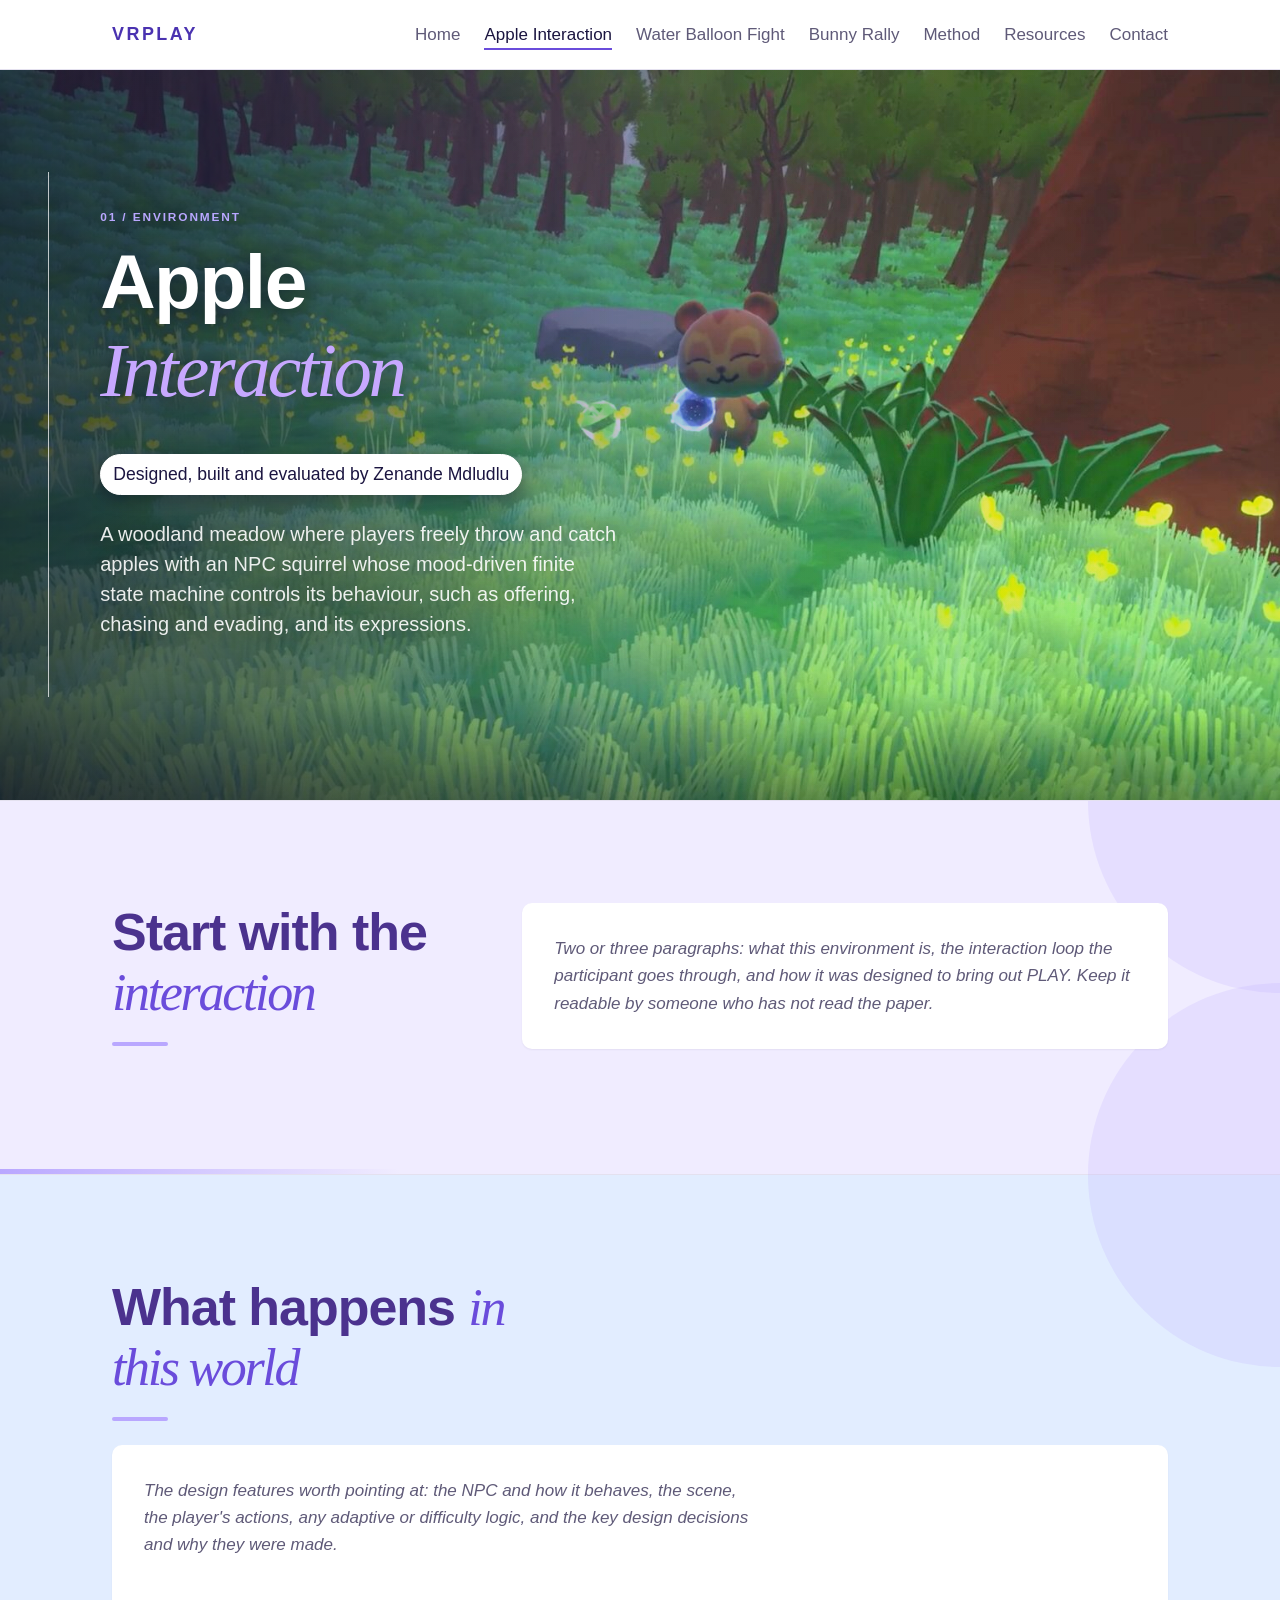
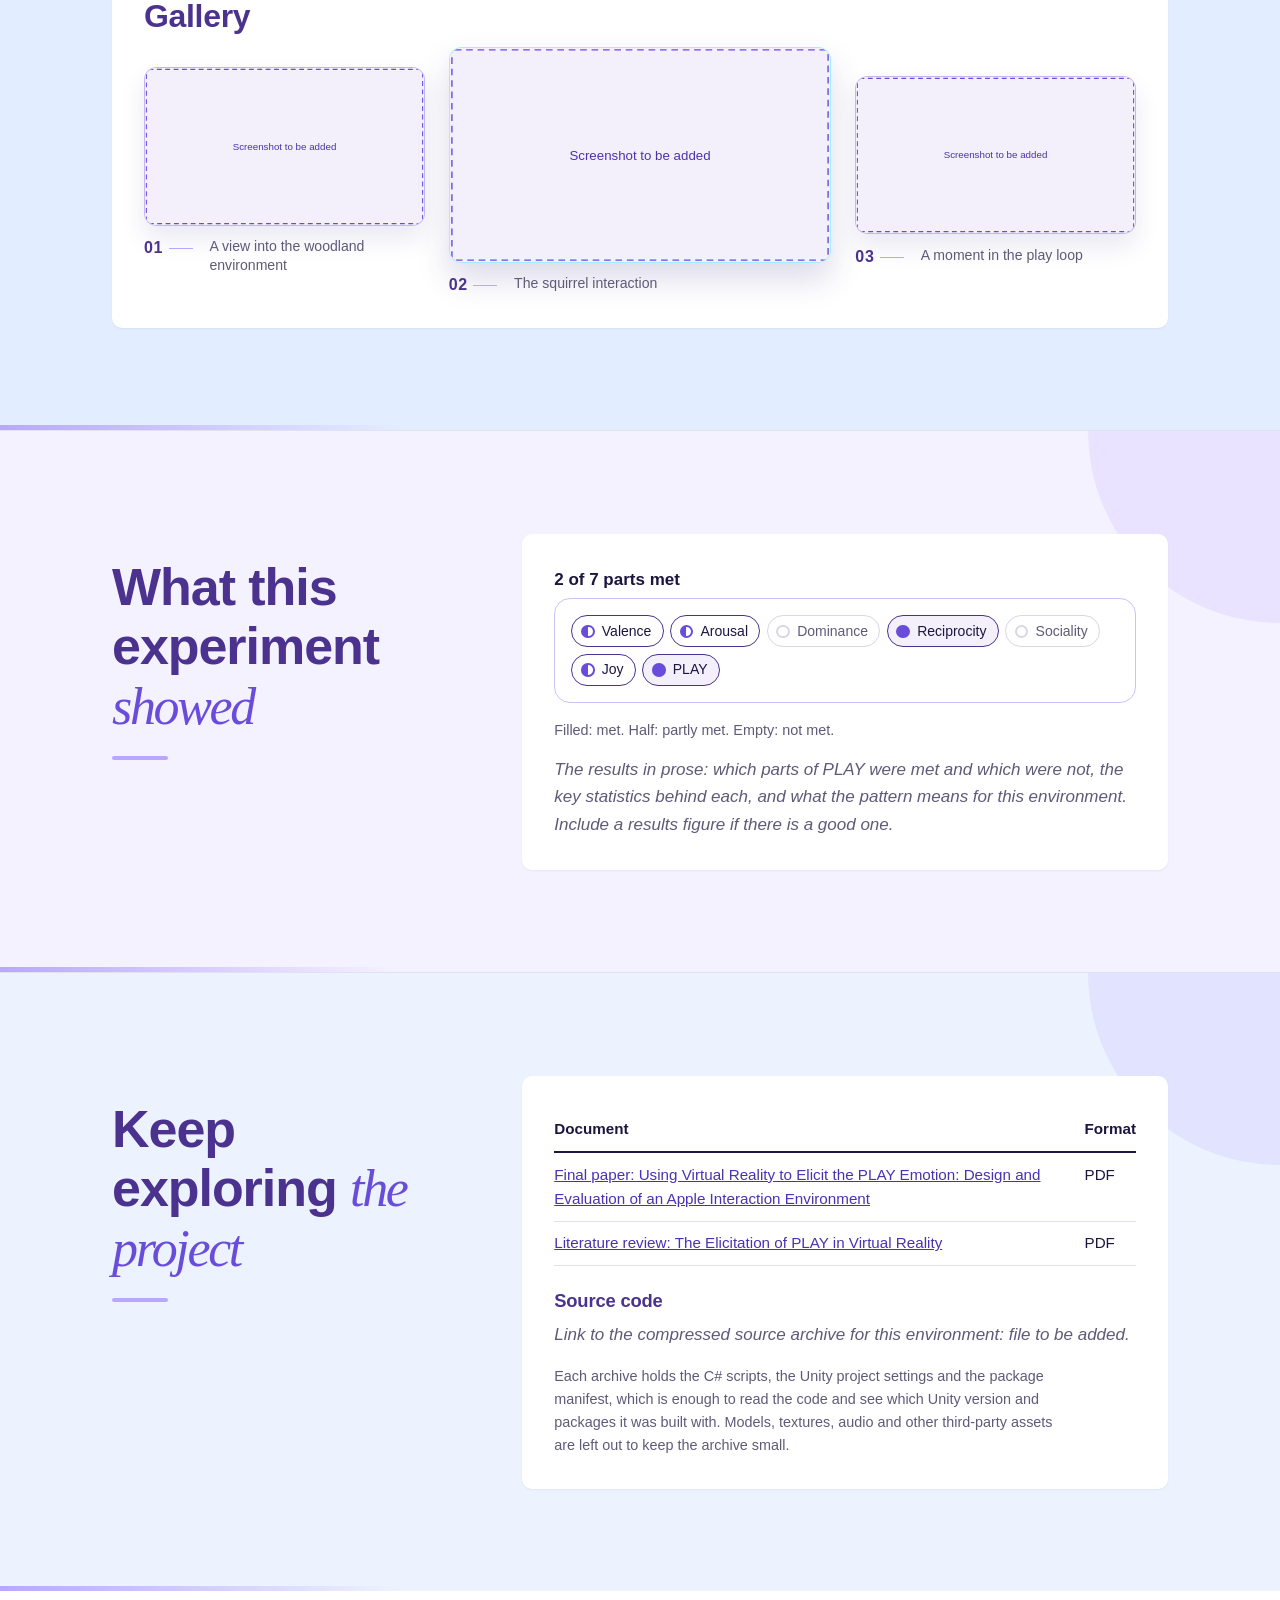
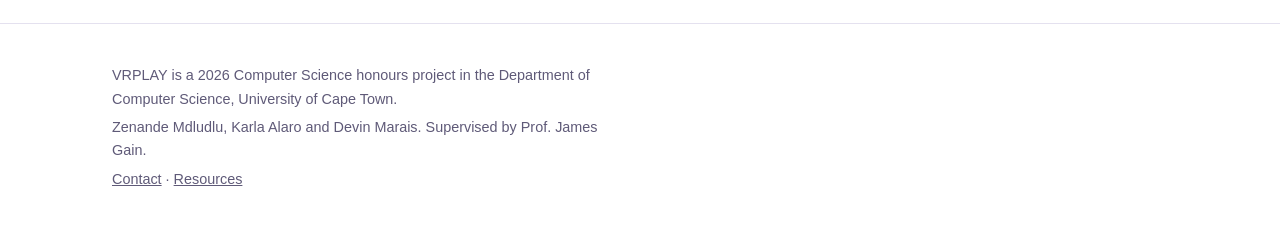
==== commit df959477: "zip code, WB images and Devin Lit Review updates" ====
--- a/apple-interaction.html
+++ b/apple-interaction.html
@@ -110,7 +110,8 @@
       </table>
       </div>
       <h3>Source code</h3>
-      <p class="todo">Link to the compressed source archive for this environment, with a one-line note on what it contains and how to open it.</p>
+      <p class="todo">Link to the compressed source archive for this environment: file to be added.</p>
+      <p class="code-note">Each archive holds the C# scripts, the Unity project settings and the package manifest, which is enough to read the code and see which Unity version and packages it was built with. Models, textures, audio and other third-party assets are left out to keep the archive small.</p>
       </div>
     </div>
   </section>
--- a/css/style.css
+++ b/css/style.css
@@ -1132,3 +1132,11 @@
   .split-figure { justify-self: start; }
   .environment-page section.full .gallery.charts { grid-template-columns: 1fr; }
 }
+
+
+/* Note under each source-code link explaining what the archive holds */
+.code-note {
+  font-size: 0.9rem;
+  color: var(--muted);
+  margin-top: 0.75rem;
+}
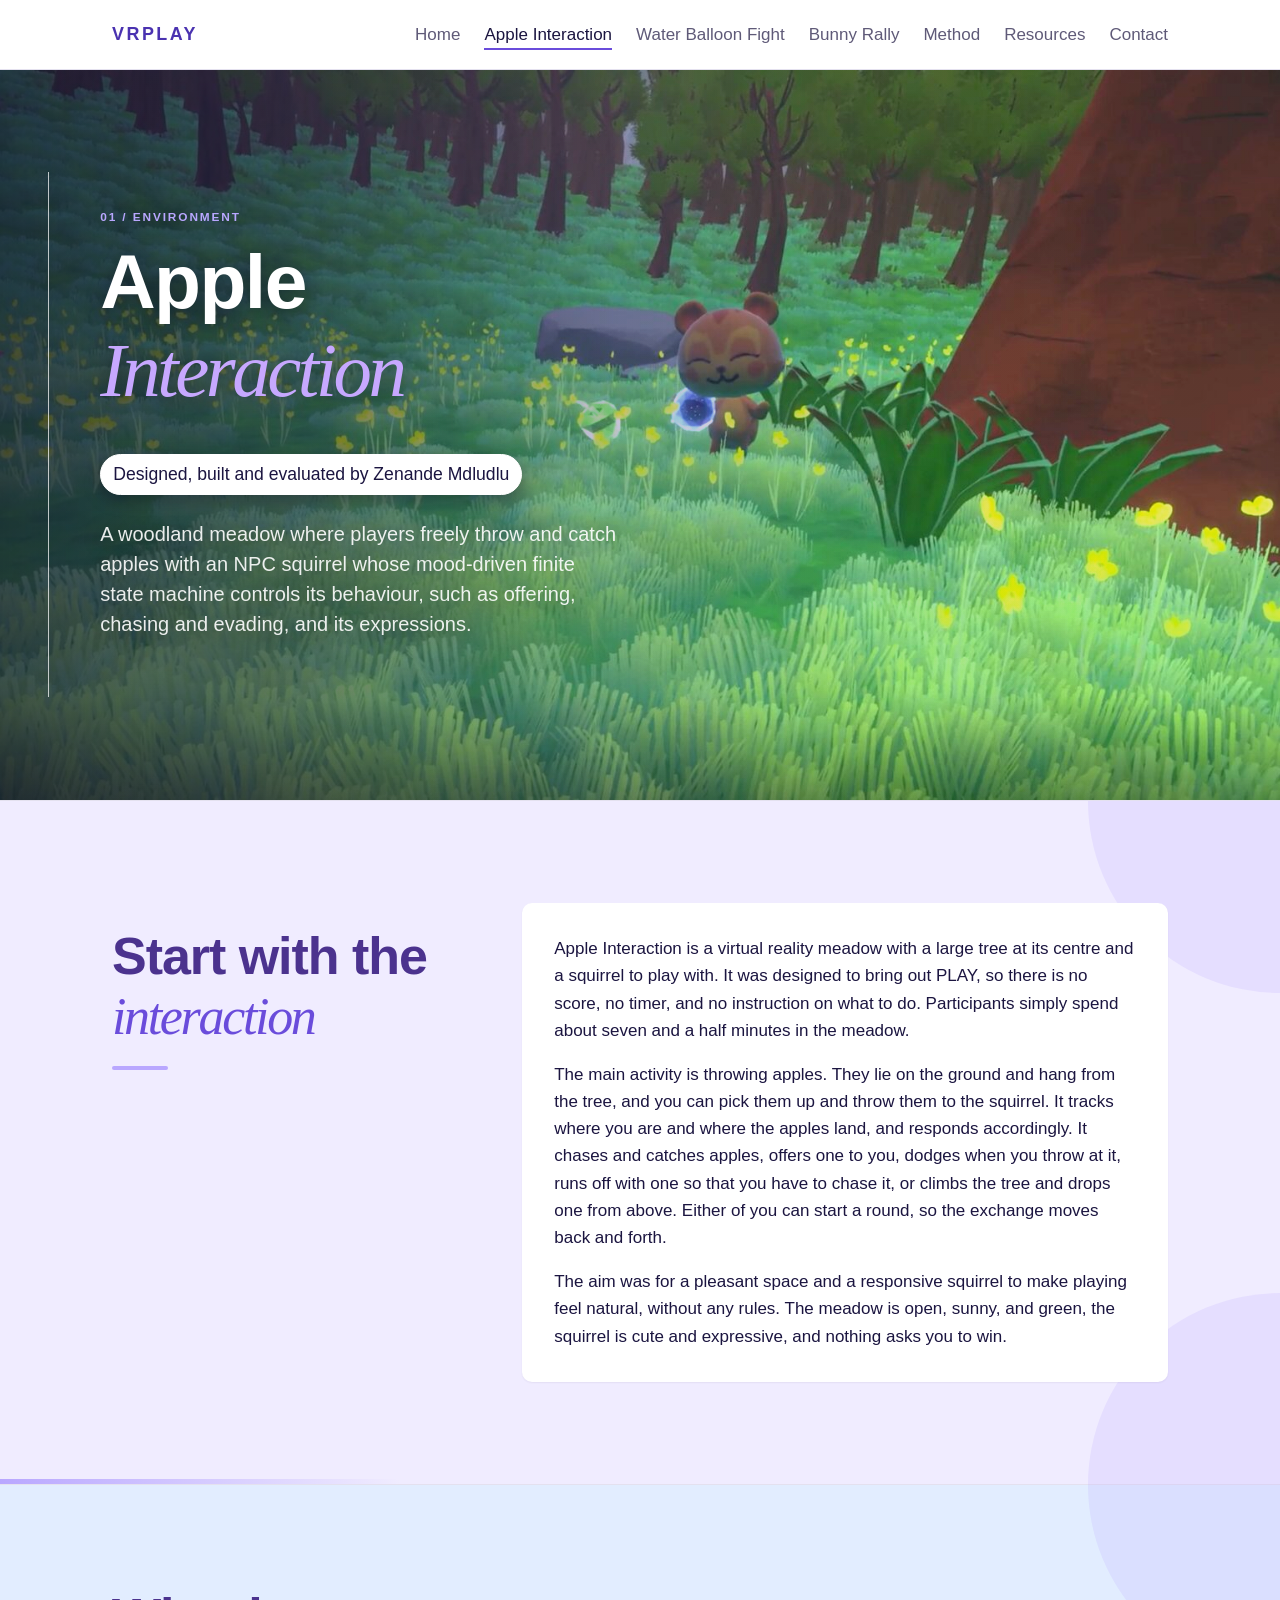
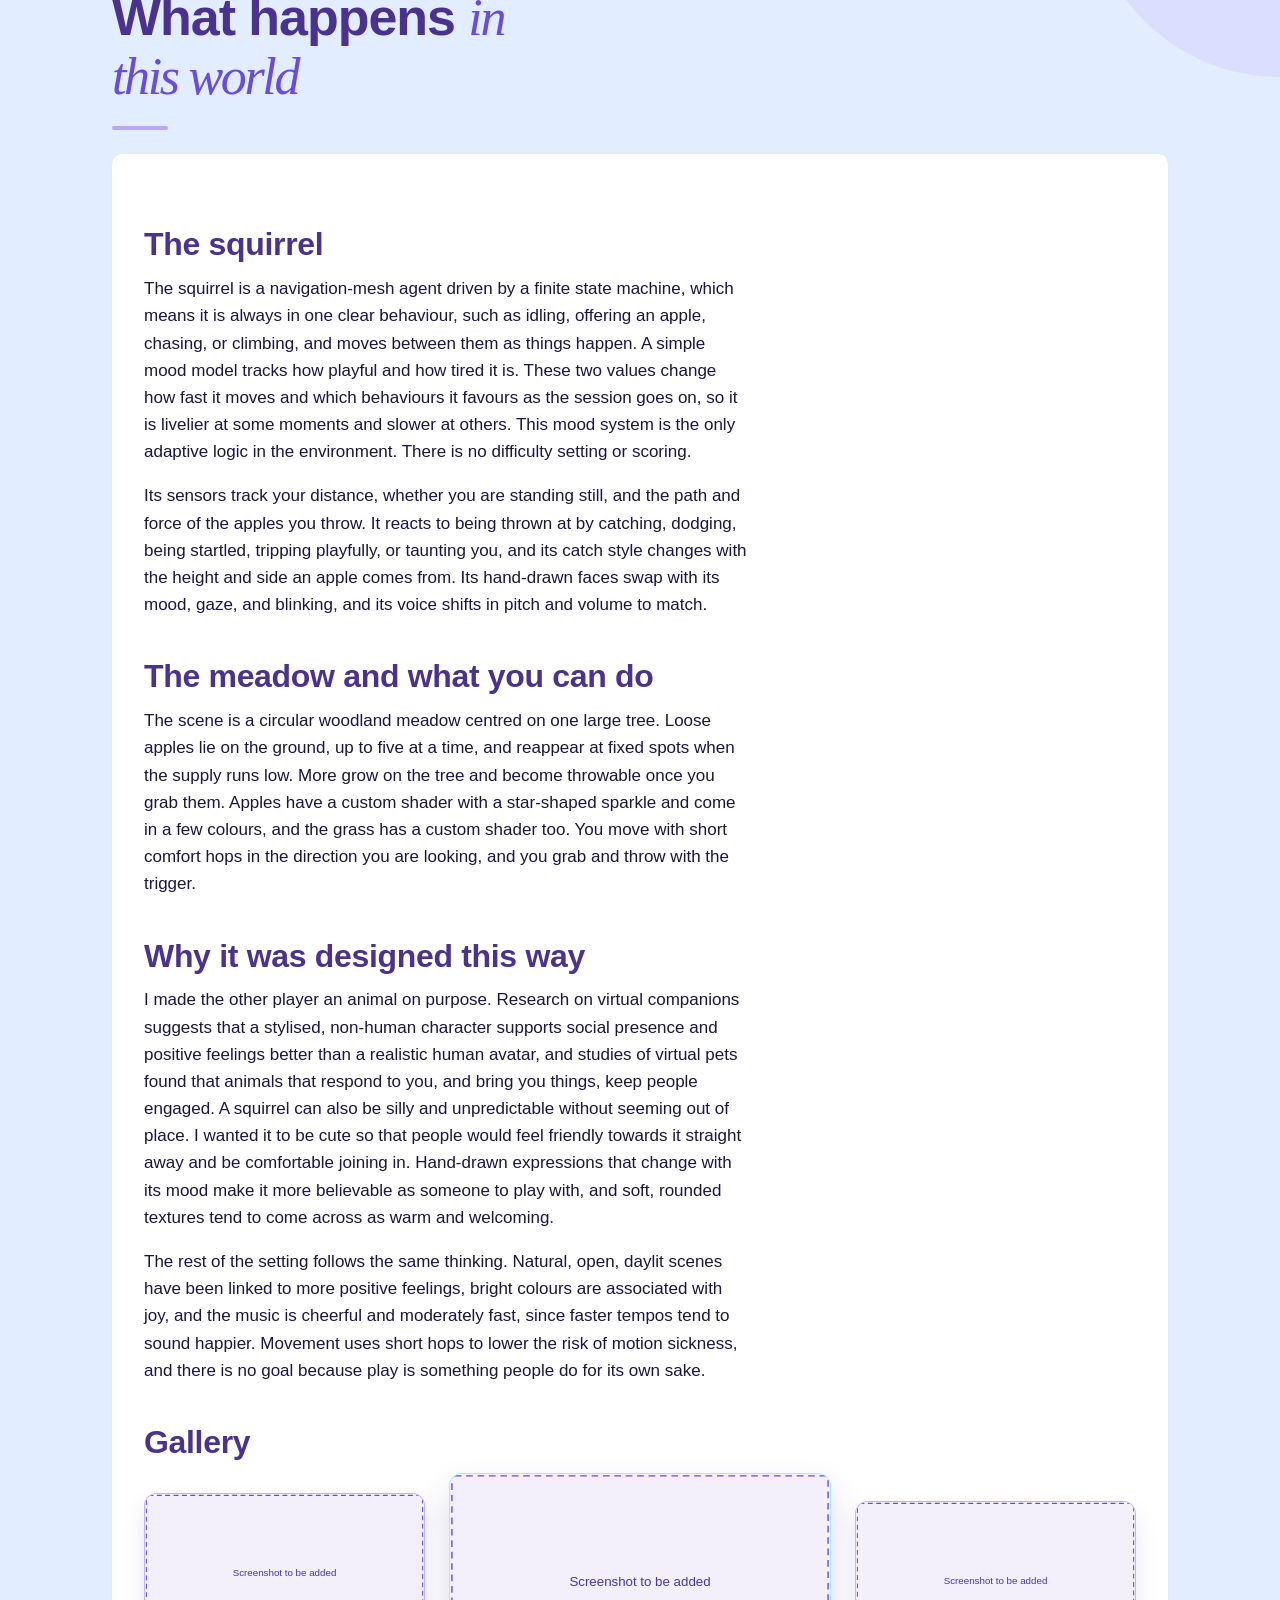
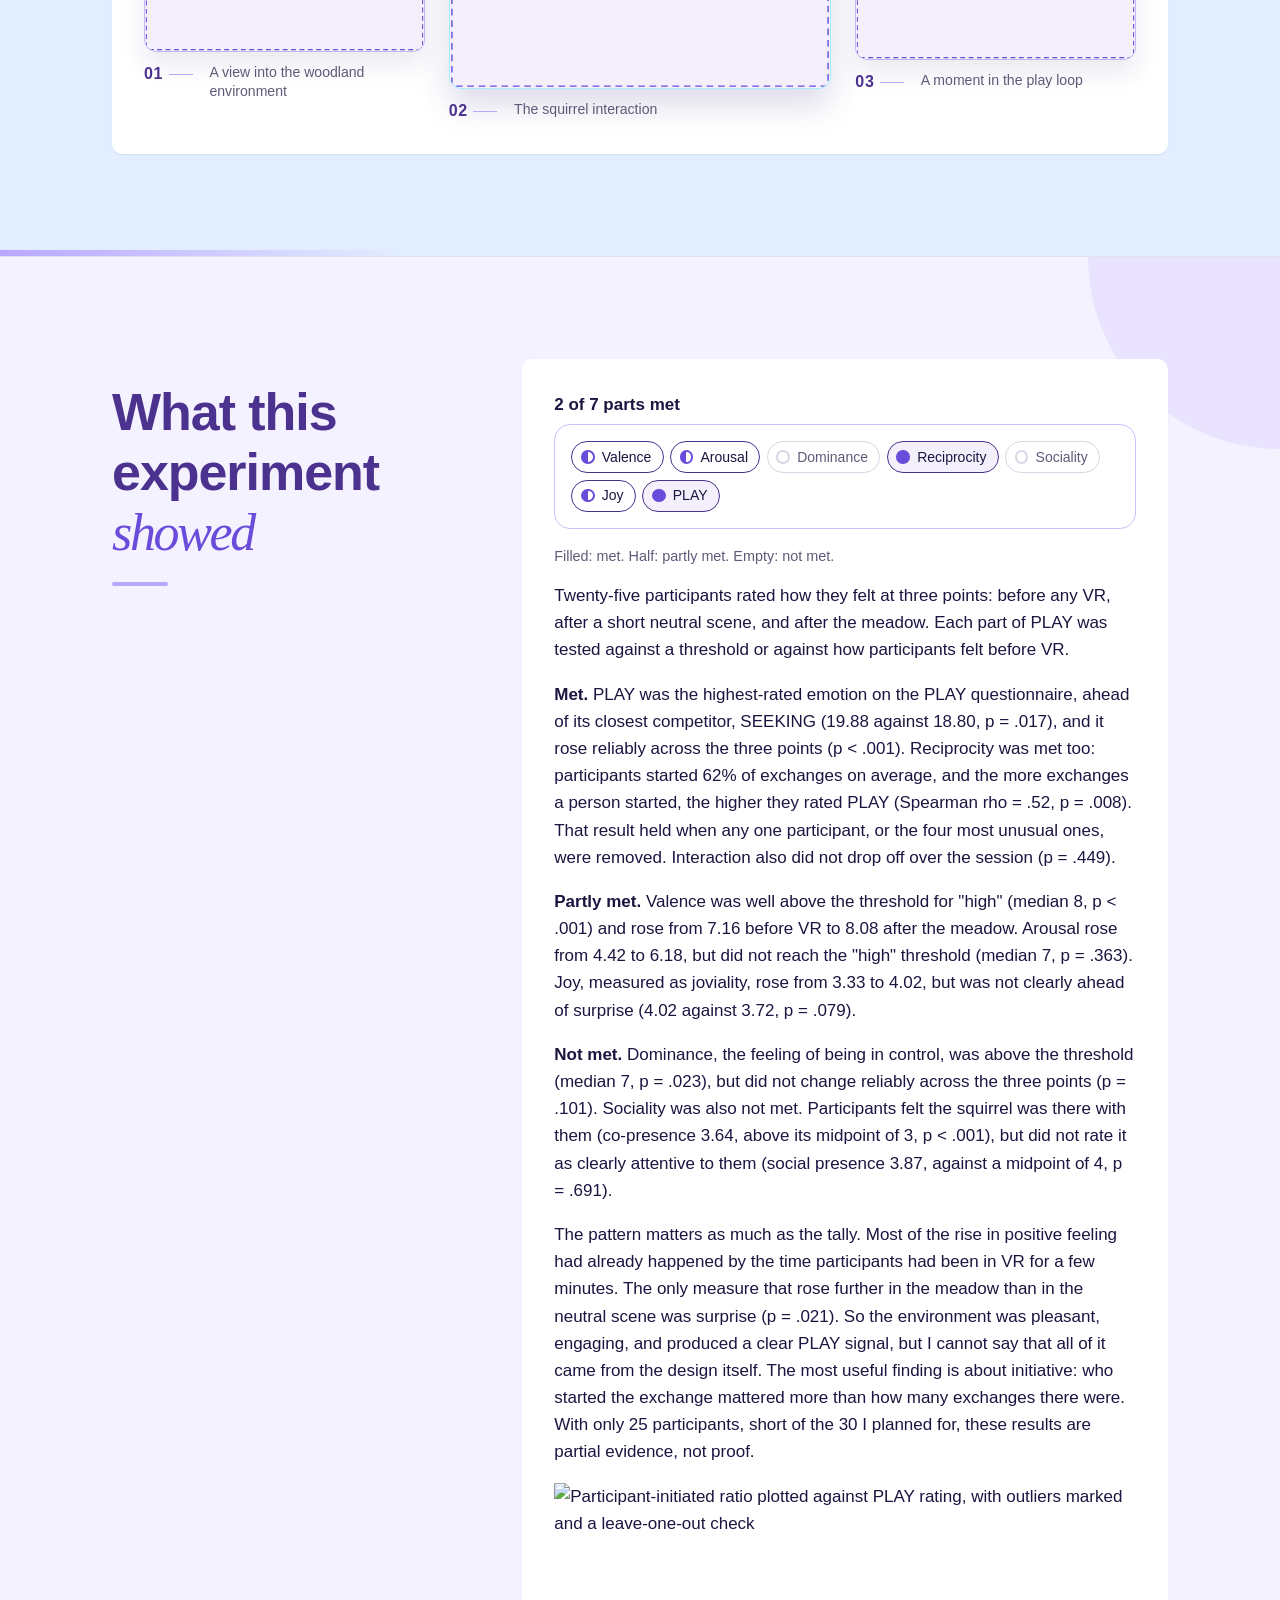
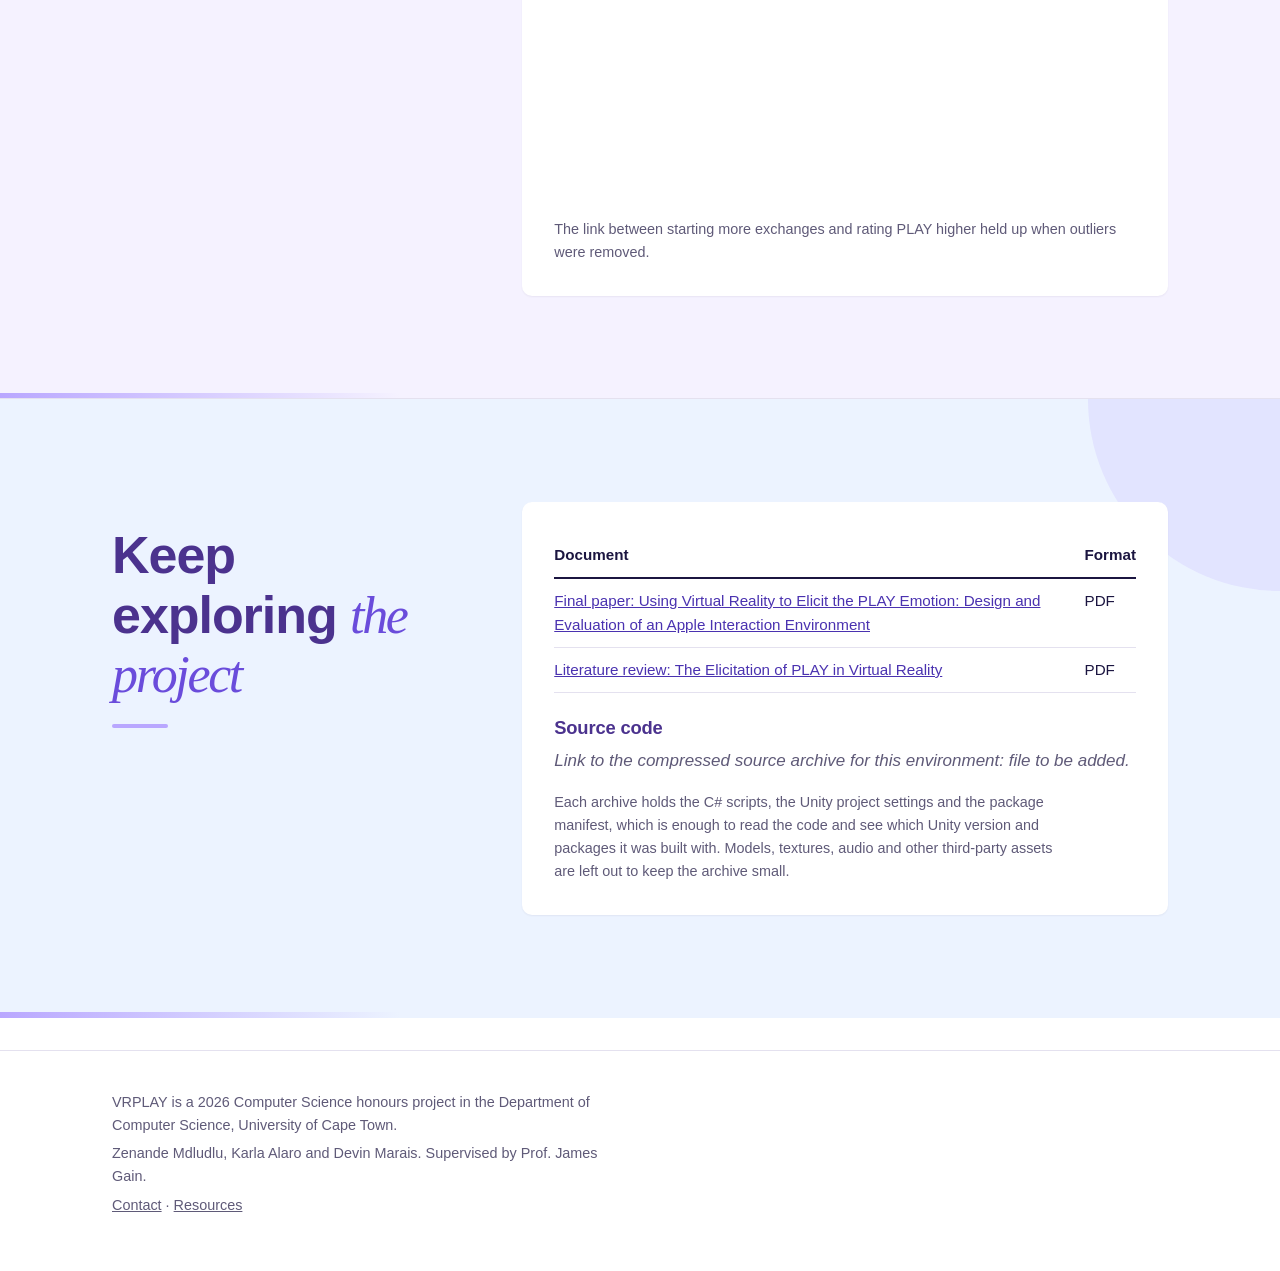
==== commit 49aac27b: "Adding content in apple-interaction.html" ====
--- a/apple-interaction.html
+++ b/apple-interaction.html
@@ -44,8 +44,9 @@
     <div class="wrap">
       <h2>Start with the <em>interaction</em></h2>
       <div class="panel">
-      <p class="todo">Two or three paragraphs: what this environment is, the interaction loop the participant goes through, and how it was designed to bring out PLAY. Keep it readable by someone who has not read the paper.</p>
-      </div>
+            <p>Apple Interaction is a virtual reality meadow with a large tree at its centre and a squirrel to play with. It was designed to bring out PLAY, so there is no score, no timer, and no instruction on what to do. Participants simply spend about seven and a half minutes in the meadow.</p>
+      <p>The main activity is throwing apples. They lie on the ground and hang from the tree, and you can pick them up and throw them to the squirrel. It tracks where you are and where the apples land, and responds accordingly. It chases and catches apples, offers one to you, dodges when you throw at it, runs off with one so that you have to chase it, or climbs the tree and drops one from above. Either of you can start a round, so the exchange moves back and forth.</p>
+      <p>The aim was for a pleasant space and a responsive squirrel to make playing feel natural, without any rules. The meadow is open, sunny, and green, the squirrel is cute and expressive, and nothing asks you to win.</p></div>
     </div>
   </section>
 
@@ -53,8 +54,14 @@
     <div class="wrap">
       <h2>What happens <em>in this world</em></h2>
       <div class="panel">
-      <p class="todo">The design features worth pointing at: the NPC and how it behaves, the scene, the player's actions, any adaptive or difficulty logic, and the key design decisions and why they were made.</p>
-      <h3>Gallery</h3>
+            <h3>The squirrel</h3>
+      <p>The squirrel is a navigation-mesh agent driven by a finite state machine, which means it is always in one clear behaviour, such as idling, offering an apple, chasing, or climbing, and moves between them as things happen. A simple mood model tracks how playful and how tired it is. These two values change how fast it moves and which behaviours it favours as the session goes on, so it is livelier at some moments and slower at others. This mood system is the only adaptive logic in the environment. There is no difficulty setting or scoring.</p>
+      <p>Its sensors track your distance, whether you are standing still, and the path and force of the apples you throw. It reacts to being thrown at by catching, dodging, being startled, tripping playfully, or taunting you, and its catch style changes with the height and side an apple comes from. Its hand-drawn faces swap with its mood, gaze, and blinking, and its voice shifts in pitch and volume to match.</p>
+      <h3>The meadow and what you can do</h3>
+      <p>The scene is a circular woodland meadow centred on one large tree. Loose apples lie on the ground, up to five at a time, and reappear at fixed spots when the supply runs low. More grow on the tree and become throwable once you grab them. Apples have a custom shader with a star-shaped sparkle and come in a few colours, and the grass has a custom shader too. You move with short comfort hops in the direction you are looking, and you grab and throw with the trigger.</p>
+      <h3>Why it was designed this way</h3>
+      <p>I made the other player an animal on purpose. Research on virtual companions suggests that a stylised, non-human character supports social presence and positive feelings better than a realistic human avatar, and studies of virtual pets found that animals that respond to you, and bring you things, keep people engaged. A squirrel can also be silly and unpredictable without seeming out of place. I wanted it to be cute so that people would feel friendly towards it straight away and be comfortable joining in. Hand-drawn expressions that change with its mood make it more believable as someone to play with, and soft, rounded textures tend to come across as warm and welcoming.</p>
+      <p>The rest of the setting follows the same thinking. Natural, open, daylit scenes have been linked to more positive feelings, bright colours are associated with joy, and the music is cheerful and moderately fast, since faster tempos tend to sound happier. Movement uses short hops to lower the risk of motion sickness, and there is no goal because play is something people do for its own sake.</p><h3>Gallery</h3>
       <div class="gallery">
         <figure class="gallery-supporting">
           <img src="img/placeholder.svg" alt="" width="1600" height="900">
@@ -88,8 +95,15 @@
       <li class="met">PLAY <span class="vh">(met)</span></li>
     </ul>
       <p class="tally-note">Filled: met. Half: partly met. Empty: not met.</p>
-      <p class="todo">The results in prose: which parts of PLAY were met and which were not, the key statistics behind each, and what the pattern means for this environment. Include a results figure if there is a good one.</p>
-      </div>
+            <p>Twenty-five participants rated how they felt at three points: before any VR, after a short neutral scene, and after the meadow. Each part of PLAY was tested against a threshold or against how participants felt before VR.</p>
+      <p><strong>Met.</strong> PLAY was the highest-rated emotion on the PLAY questionnaire, ahead of its closest competitor, SEEKING (19.88 against 18.80, p = .017), and it rose reliably across the three points (p &lt; .001). Reciprocity was met too: participants started 62% of exchanges on average, and the more exchanges a person started, the higher they rated PLAY (Spearman rho = .52, p = .008). That result held when any one participant, or the four most unusual ones, were removed. Interaction also did not drop off over the session (p = .449).</p>
+      <p><strong>Partly met.</strong> Valence was well above the threshold for "high" (median 8, p &lt; .001) and rose from 7.16 before VR to 8.08 after the meadow. Arousal rose from 4.42 to 6.18, but did not reach the "high" threshold (median 7, p = .363). Joy, measured as joviality, rose from 3.33 to 4.02, but was not clearly ahead of surprise (4.02 against 3.72, p = .079).</p>
+      <p><strong>Not met.</strong> Dominance, the feeling of being in control, was above the threshold (median 7, p = .023), but did not change reliably across the three points (p = .101). Sociality was also not met. Participants felt the squirrel was there with them (co-presence 3.64, above its midpoint of 3, p &lt; .001), but did not rate it as clearly attentive to them (social presence 3.87, against a midpoint of 4, p = .691).</p>
+      <p>The pattern matters as much as the tally. Most of the rise in positive feeling had already happened by the time participants had been in VR for a few minutes. The only measure that rose further in the meadow than in the neutral scene was surprise (p = .021). So the environment was pleasant, engaging, and produced a clear PLAY signal, but I cannot say that all of it came from the design itself. The most useful finding is about initiative: who started the exchange mattered more than how many exchanges there were. With only 25 participants, short of the 30 I planned for, these results are partial evidence, not proof.</p>
+      <figure>
+        <img src="img/outlier_robustness.png" alt="Participant-initiated ratio plotted against PLAY rating, with outliers marked and a leave-one-out check" width="1600" height="900" loading="lazy" decoding="async">
+        <figcaption>The link between starting more exchanges and rating PLAY higher held up when outliers were removed.</figcaption>
+      </figure></div>
     </div>
   </section>
 
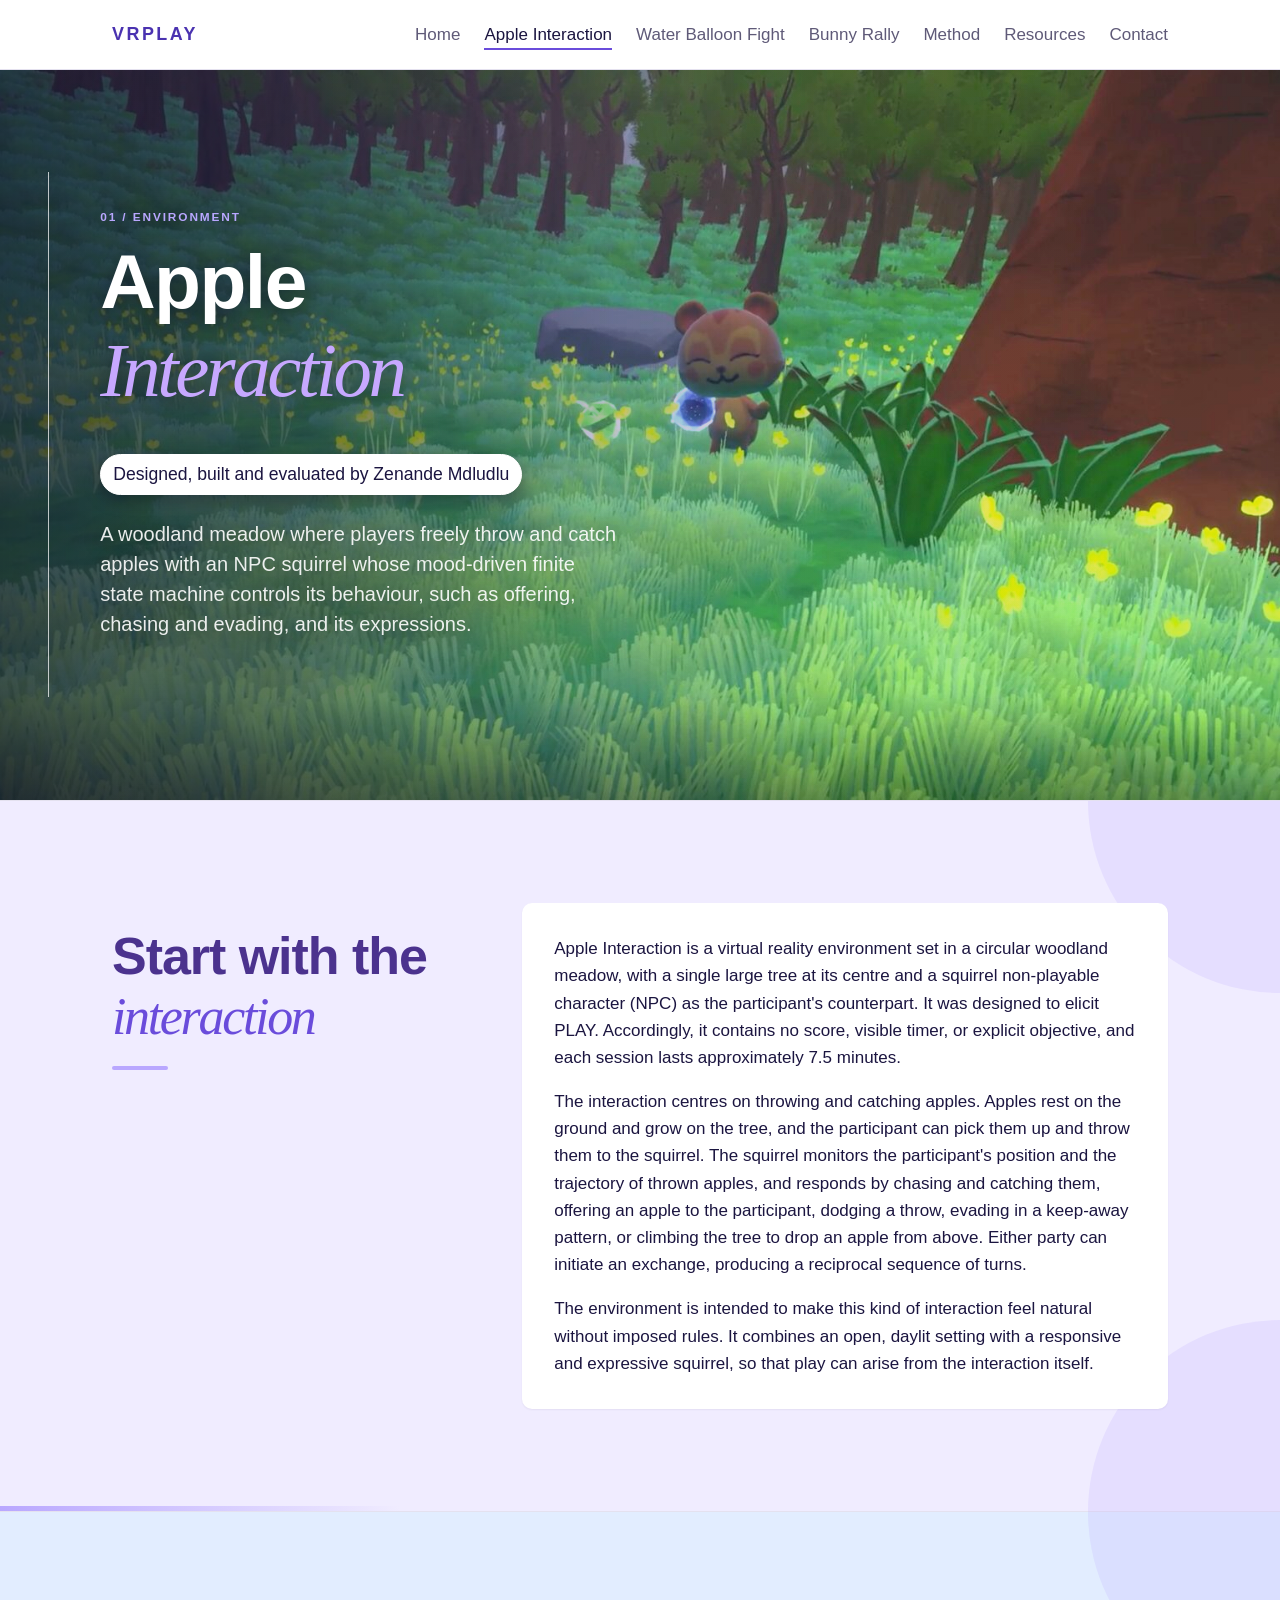
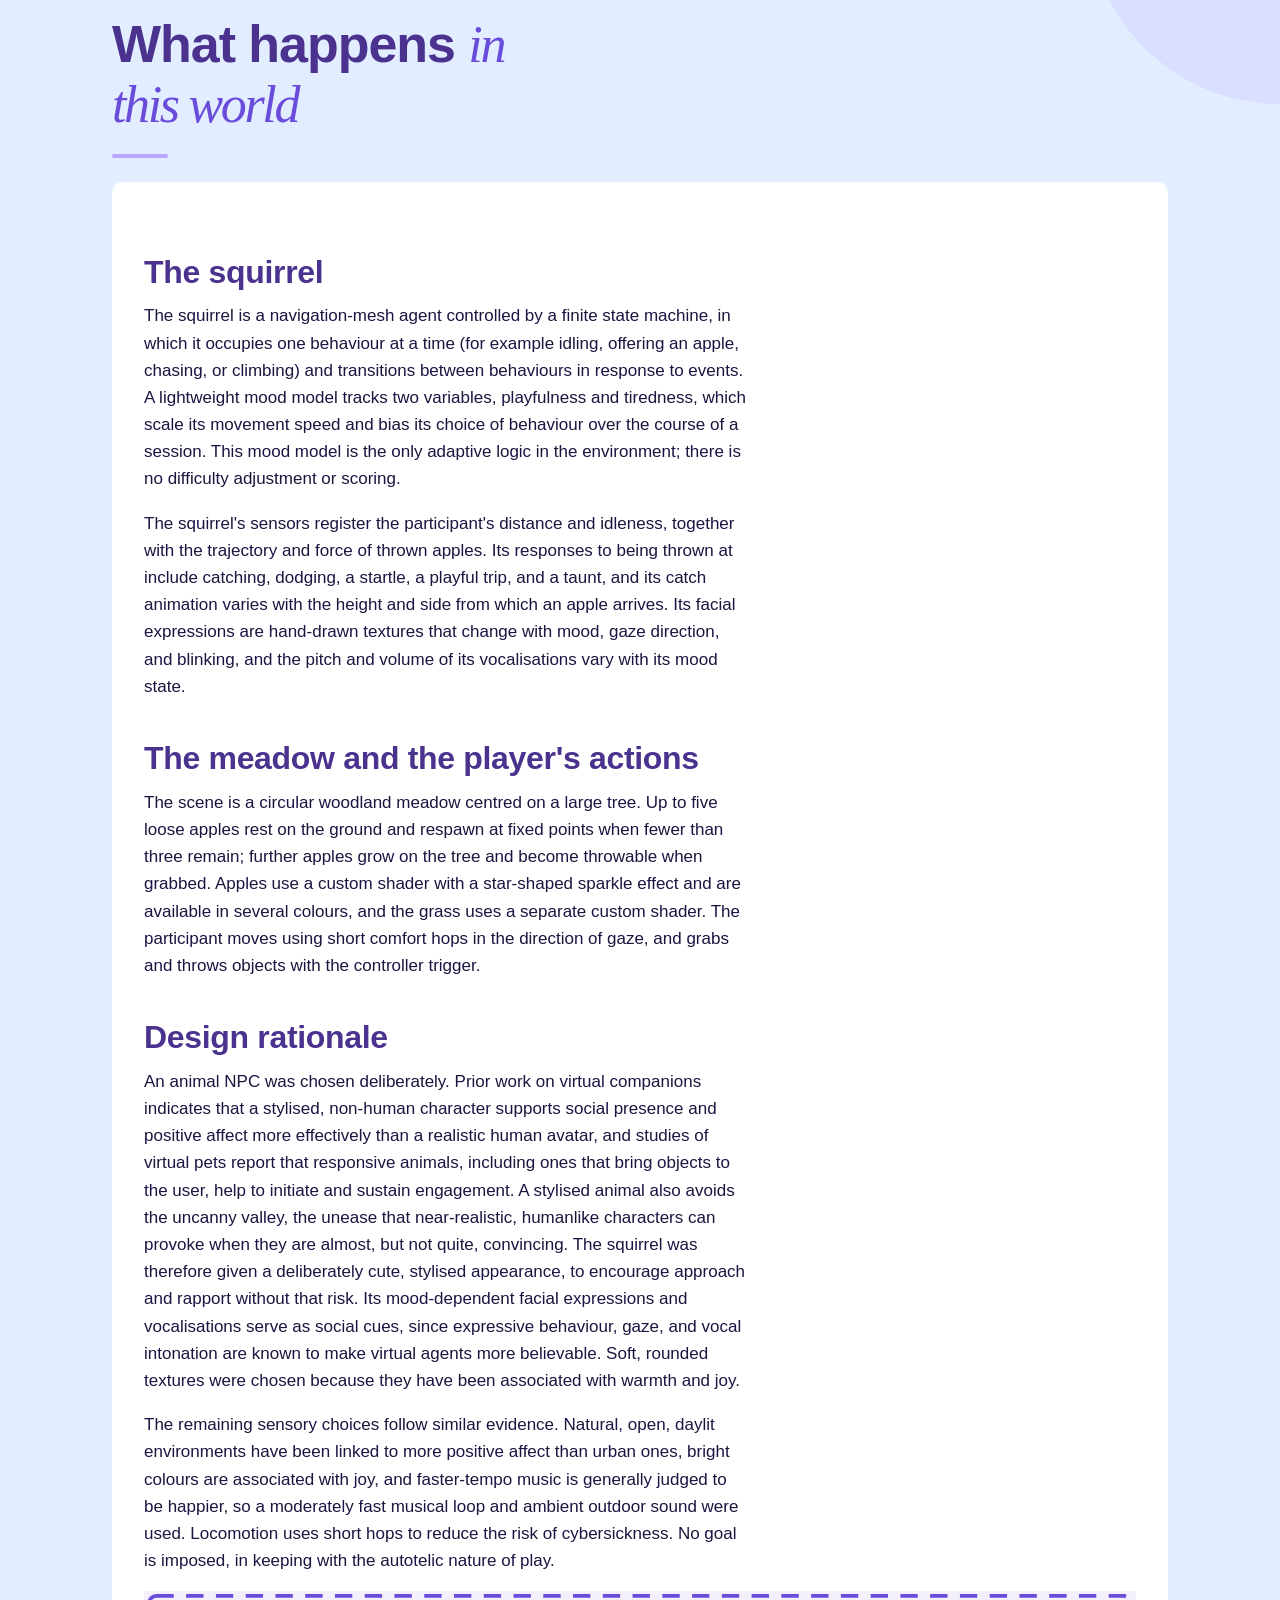
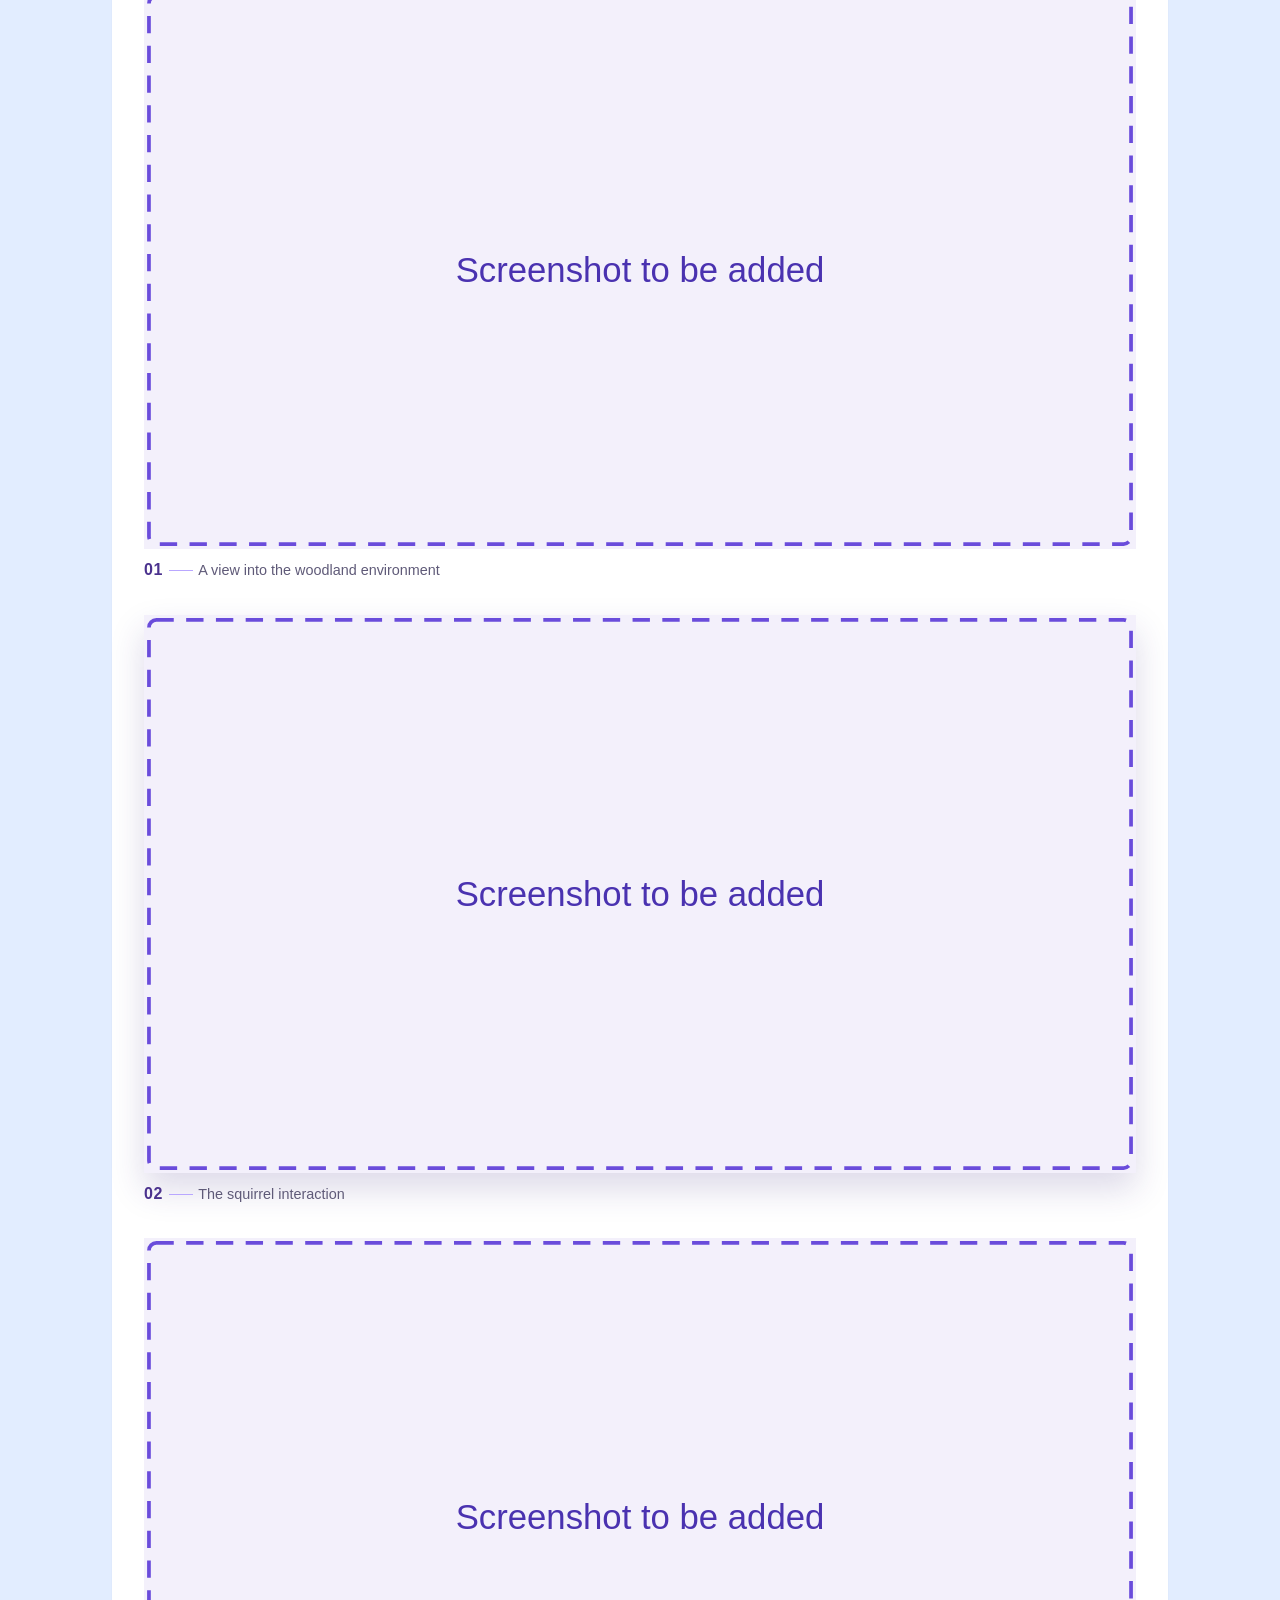
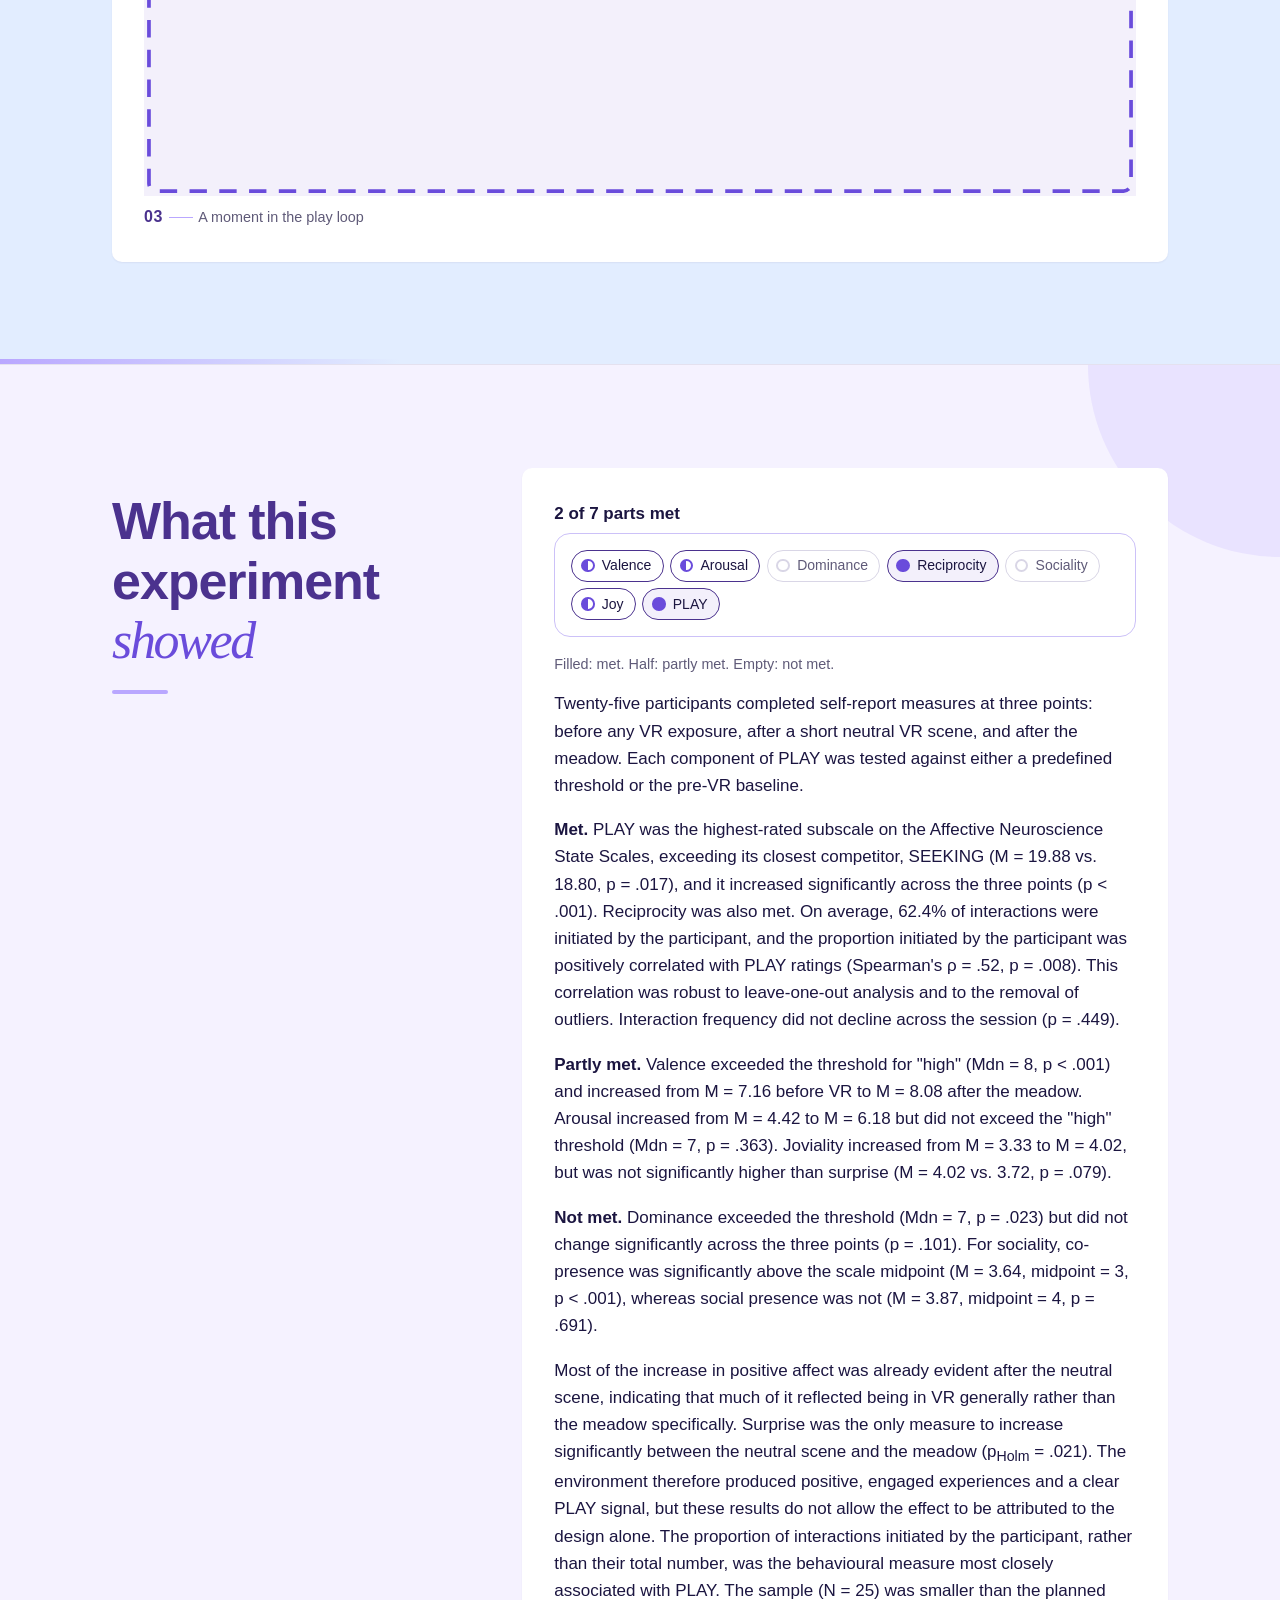
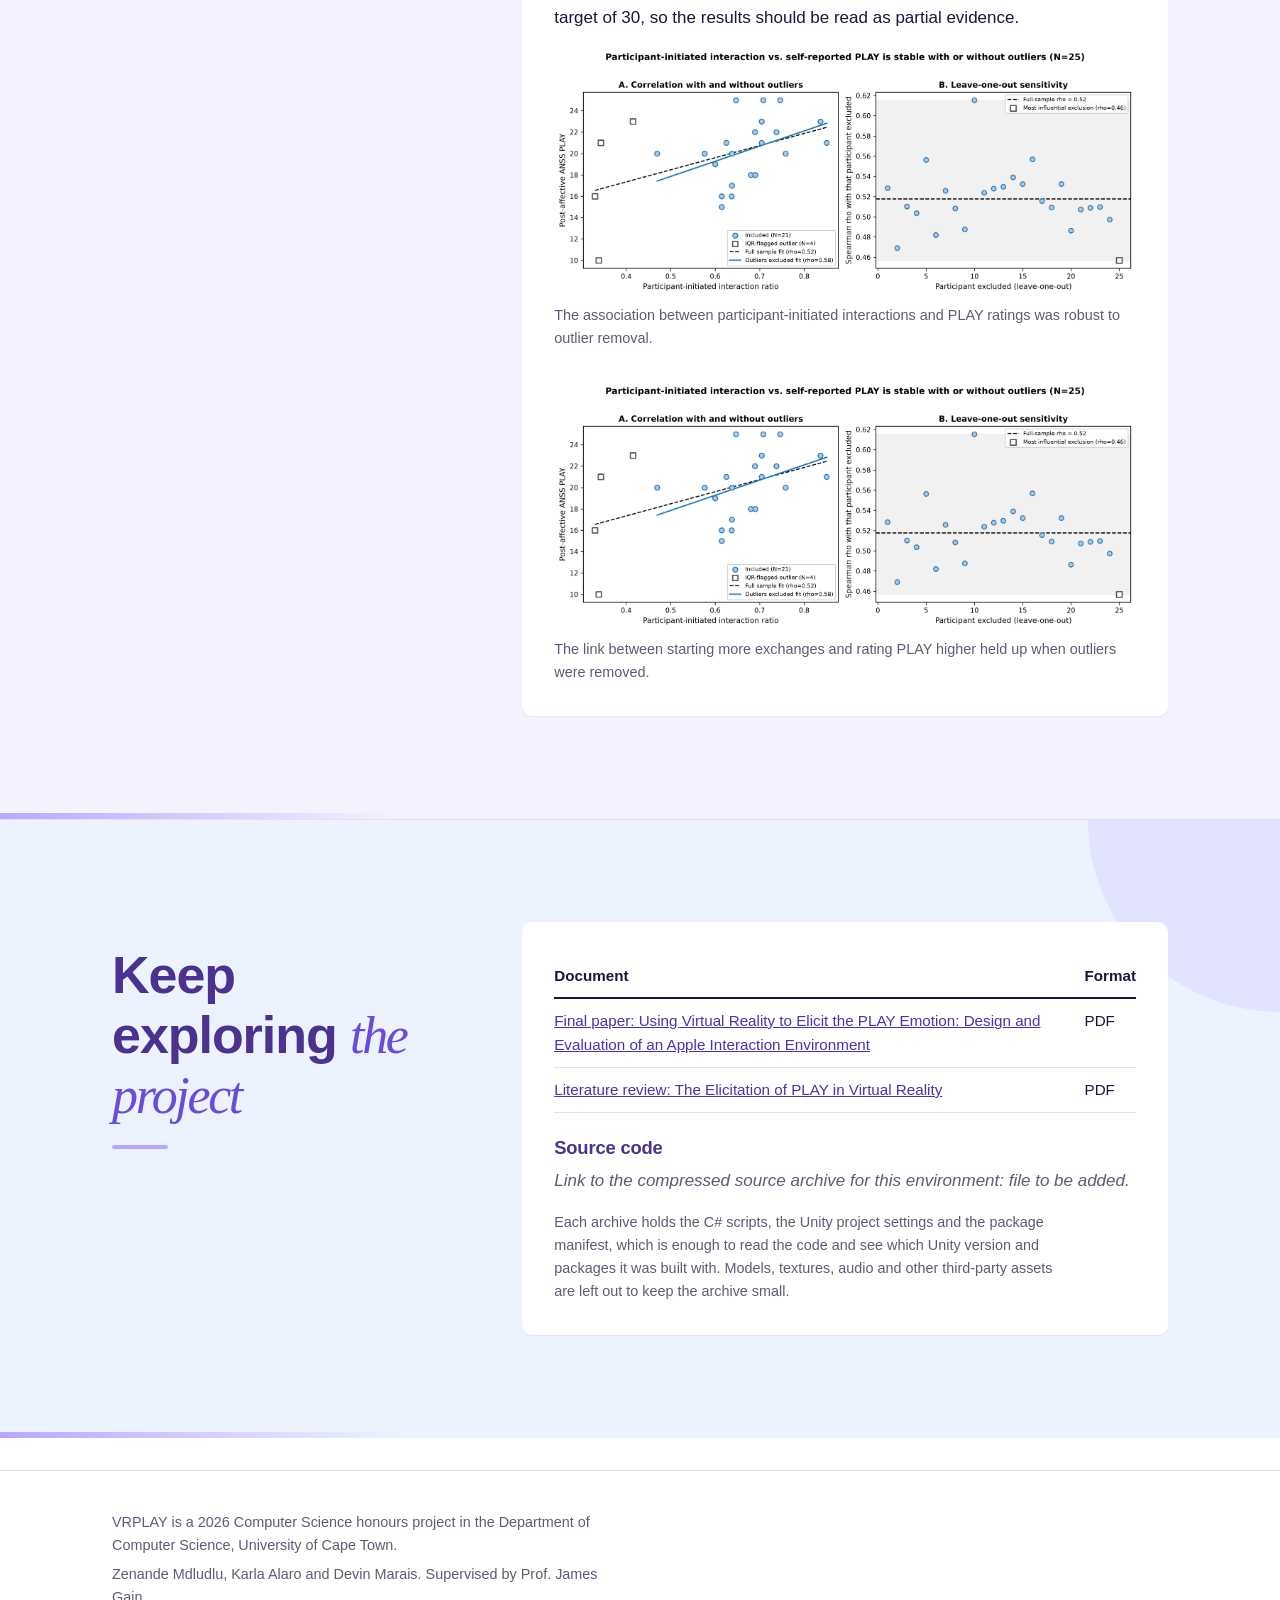
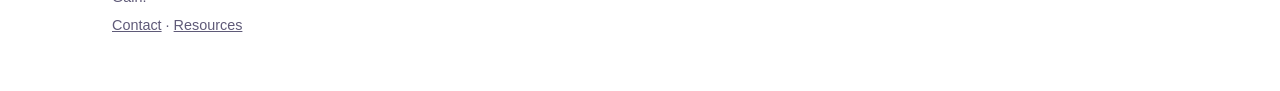
==== commit 1926c667: "Updated Apple Interaction overview and design details" ====
--- a/apple-interaction.html
+++ b/apple-interaction.html
@@ -44,26 +44,23 @@
     <div class="wrap">
       <h2>Start with the <em>interaction</em></h2>
       <div class="panel">
-            <p>Apple Interaction is a virtual reality meadow with a large tree at its centre and a squirrel to play with. It was designed to bring out PLAY, so there is no score, no timer, and no instruction on what to do. Participants simply spend about seven and a half minutes in the meadow.</p>
-      <p>The main activity is throwing apples. They lie on the ground and hang from the tree, and you can pick them up and throw them to the squirrel. It tracks where you are and where the apples land, and responds accordingly. It chases and catches apples, offers one to you, dodges when you throw at it, runs off with one so that you have to chase it, or climbs the tree and drops one from above. Either of you can start a round, so the exchange moves back and forth.</p>
-      <p>The aim was for a pleasant space and a responsive squirrel to make playing feel natural, without any rules. The meadow is open, sunny, and green, the squirrel is cute and expressive, and nothing asks you to win.</p></div>
-    </div>
+                  <p>Apple Interaction is a virtual reality environment set in a circular woodland meadow, with a single large tree at its centre and a squirrel non-playable character (NPC) as the participant's counterpart. It was designed to elicit PLAY. Accordingly, it contains no score, visible timer, or explicit objective, and each session lasts approximately 7.5 minutes.</p>
+      <p>The interaction centres on throwing and catching apples. Apples rest on the ground and grow on the tree, and the participant can pick them up and throw them to the squirrel. The squirrel monitors the participant's position and the trajectory of thrown apples, and responds by chasing and catching them, offering an apple to the participant, dodging a throw, evading in a keep-away pattern, or climbing the tree to drop an apple from above. Either party can initiate an exchange, producing a reciprocal sequence of turns.</p>
+      <p>The environment is intended to make this kind of interaction feel natural without imposed rules. It combines an open, daylit setting with a responsive and expressive squirrel, so that play can arise from the interaction itself.</p></div>
   </section>
 
   <section id="design">
     <div class="wrap">
       <h2>What happens <em>in this world</em></h2>
       <div class="panel">
-            <h3>The squirrel</h3>
-      <p>The squirrel is a navigation-mesh agent driven by a finite state machine, which means it is always in one clear behaviour, such as idling, offering an apple, chasing, or climbing, and moves between them as things happen. A simple mood model tracks how playful and how tired it is. These two values change how fast it moves and which behaviours it favours as the session goes on, so it is livelier at some moments and slower at others. This mood system is the only adaptive logic in the environment. There is no difficulty setting or scoring.</p>
-      <p>Its sensors track your distance, whether you are standing still, and the path and force of the apples you throw. It reacts to being thrown at by catching, dodging, being startled, tripping playfully, or taunting you, and its catch style changes with the height and side an apple comes from. Its hand-drawn faces swap with its mood, gaze, and blinking, and its voice shifts in pitch and volume to match.</p>
-      <h3>The meadow and what you can do</h3>
-      <p>The scene is a circular woodland meadow centred on one large tree. Loose apples lie on the ground, up to five at a time, and reappear at fixed spots when the supply runs low. More grow on the tree and become throwable once you grab them. Apples have a custom shader with a star-shaped sparkle and come in a few colours, and the grass has a custom shader too. You move with short comfort hops in the direction you are looking, and you grab and throw with the trigger.</p>
-      <h3>Why it was designed this way</h3>
-      <p>I made the other player an animal on purpose. Research on virtual companions suggests that a stylised, non-human character supports social presence and positive feelings better than a realistic human avatar, and studies of virtual pets found that animals that respond to you, and bring you things, keep people engaged. A squirrel can also be silly and unpredictable without seeming out of place. I wanted it to be cute so that people would feel friendly towards it straight away and be comfortable joining in. Hand-drawn expressions that change with its mood make it more believable as someone to play with, and soft, rounded textures tend to come across as warm and welcoming.</p>
-      <p>The rest of the setting follows the same thinking. Natural, open, daylit scenes have been linked to more positive feelings, bright colours are associated with joy, and the music is cheerful and moderately fast, since faster tempos tend to sound happier. Movement uses short hops to lower the risk of motion sickness, and there is no goal because play is something people do for its own sake.</p><h3>Gallery</h3>
-      <div class="gallery">
-        <figure class="gallery-supporting">
+                        <h3>The squirrel</h3>
+      <p>The squirrel is a navigation-mesh agent controlled by a finite state machine, in which it occupies one behaviour at a time (for example idling, offering an apple, chasing, or climbing) and transitions between behaviours in response to events. A lightweight mood model tracks two variables, playfulness and tiredness, which scale its movement speed and bias its choice of behaviour over the course of a session. This mood model is the only adaptive logic in the environment; there is no difficulty adjustment or scoring.</p>
+      <p>The squirrel's sensors register the participant's distance and idleness, together with the trajectory and force of thrown apples. Its responses to being thrown at include catching, dodging, a startle, a playful trip, and a taunt, and its catch animation varies with the height and side from which an apple arrives. Its facial expressions are hand-drawn textures that change with mood, gaze direction, and blinking, and the pitch and volume of its vocalisations vary with its mood state.</p>
+      <h3>The meadow and the player's actions</h3>
+      <p>The scene is a circular woodland meadow centred on a large tree. Up to five loose apples rest on the ground and respawn at fixed points when fewer than three remain; further apples grow on the tree and become throwable when grabbed. Apples use a custom shader with a star-shaped sparkle effect and are available in several colours, and the grass uses a separate custom shader. The participant moves using short comfort hops in the direction of gaze, and grabs and throws objects with the controller trigger.</p>
+      <h3>Design rationale</h3>
+      <p>An animal NPC was chosen deliberately. Prior work on virtual companions indicates that a stylised, non-human character supports social presence and positive affect more effectively than a realistic human avatar, and studies of virtual pets report that responsive animals, including ones that bring objects to the user, help to initiate and sustain engagement. A stylised animal also avoids the uncanny valley, the unease that near-realistic, humanlike characters can provoke when they are almost, but not quite, convincing. The squirrel was therefore given a deliberately cute, stylised appearance, to encourage approach and rapport without that risk. Its mood-dependent facial expressions and vocalisations serve as social cues, since expressive behaviour, gaze, and vocal intonation are known to make virtual agents more believable. Soft, rounded textures were chosen because they have been associated with warmth and joy.</p>
+      <p>The remaining sensory choices follow similar evidence. Natural, open, daylit environments have been linked to more positive affect than urban ones, bright colours are associated with joy, and faster-tempo music is generally judged to be happier, so a moderately fast musical loop and ambient outdoor sound were used. Locomotion uses short hops to reduce the risk of cybersickness. No goal is imposed, in keeping with the autotelic nature of play.</p><figure class="gallery-supporting">
           <img src="img/placeholder.svg" alt="" width="1600" height="900">
           <figcaption><span class="gallery-number">01</span><span>A view into the woodland environment</span></figcaption>
         </figure>
@@ -95,12 +92,15 @@
       <li class="met">PLAY <span class="vh">(met)</span></li>
     </ul>
       <p class="tally-note">Filled: met. Half: partly met. Empty: not met.</p>
-            <p>Twenty-five participants rated how they felt at three points: before any VR, after a short neutral scene, and after the meadow. Each part of PLAY was tested against a threshold or against how participants felt before VR.</p>
-      <p><strong>Met.</strong> PLAY was the highest-rated emotion on the PLAY questionnaire, ahead of its closest competitor, SEEKING (19.88 against 18.80, p = .017), and it rose reliably across the three points (p &lt; .001). Reciprocity was met too: participants started 62% of exchanges on average, and the more exchanges a person started, the higher they rated PLAY (Spearman rho = .52, p = .008). That result held when any one participant, or the four most unusual ones, were removed. Interaction also did not drop off over the session (p = .449).</p>
-      <p><strong>Partly met.</strong> Valence was well above the threshold for "high" (median 8, p &lt; .001) and rose from 7.16 before VR to 8.08 after the meadow. Arousal rose from 4.42 to 6.18, but did not reach the "high" threshold (median 7, p = .363). Joy, measured as joviality, rose from 3.33 to 4.02, but was not clearly ahead of surprise (4.02 against 3.72, p = .079).</p>
-      <p><strong>Not met.</strong> Dominance, the feeling of being in control, was above the threshold (median 7, p = .023), but did not change reliably across the three points (p = .101). Sociality was also not met. Participants felt the squirrel was there with them (co-presence 3.64, above its midpoint of 3, p &lt; .001), but did not rate it as clearly attentive to them (social presence 3.87, against a midpoint of 4, p = .691).</p>
-      <p>The pattern matters as much as the tally. Most of the rise in positive feeling had already happened by the time participants had been in VR for a few minutes. The only measure that rose further in the meadow than in the neutral scene was surprise (p = .021). So the environment was pleasant, engaging, and produced a clear PLAY signal, but I cannot say that all of it came from the design itself. The most useful finding is about initiative: who started the exchange mattered more than how many exchanges there were. With only 25 participants, short of the 30 I planned for, these results are partial evidence, not proof.</p>
+                  <p>Twenty-five participants completed self-report measures at three points: before any VR exposure, after a short neutral VR scene, and after the meadow. Each component of PLAY was tested against either a predefined threshold or the pre-VR baseline.</p>
+      <p><strong>Met.</strong> PLAY was the highest-rated subscale on the Affective Neuroscience State Scales, exceeding its closest competitor, SEEKING (M = 19.88 vs. 18.80, p = .017), and it increased significantly across the three points (p &lt; .001). Reciprocity was also met. On average, 62.4% of interactions were initiated by the participant, and the proportion initiated by the participant was positively correlated with PLAY ratings (Spearman's &rho; = .52, p = .008). This correlation was robust to leave-one-out analysis and to the removal of outliers. Interaction frequency did not decline across the session (p = .449).</p>
+      <p><strong>Partly met.</strong> Valence exceeded the threshold for "high" (Mdn = 8, p &lt; .001) and increased from M = 7.16 before VR to M = 8.08 after the meadow. Arousal increased from M = 4.42 to M = 6.18 but did not exceed the "high" threshold (Mdn = 7, p = .363). Joviality increased from M = 3.33 to M = 4.02, but was not significantly higher than surprise (M = 4.02 vs. 3.72, p = .079).</p>
+      <p><strong>Not met.</strong> Dominance exceeded the threshold (Mdn = 7, p = .023) but did not change significantly across the three points (p = .101). For sociality, co-presence was significantly above the scale midpoint (M = 3.64, midpoint = 3, p &lt; .001), whereas social presence was not (M = 3.87, midpoint = 4, p = .691).</p>
+      <p>Most of the increase in positive affect was already evident after the neutral scene, indicating that much of it reflected being in VR generally rather than the meadow specifically. Surprise was the only measure to increase significantly between the neutral scene and the meadow (p<sub>Holm</sub> = .021). The environment therefore produced positive, engaged experiences and a clear PLAY signal, but these results do not allow the effect to be attributed to the design alone. The proportion of interactions initiated by the participant, rather than their total number, was the behavioural measure most closely associated with PLAY. The sample (N = 25) was smaller than the planned target of 30, so the results should be read as partial evidence.</p>
       <figure>
+        <img src="img/outlier_robustness.png" alt="Participant-initiated ratio plotted against PLAY rating, with outliers marked and a leave-one-out sensitivity check" width="1600" height="900" loading="lazy" decoding="async">
+        <figcaption>The association between participant-initiated interactions and PLAY ratings was robust to outlier removal.</figcaption>
+      </figure>
         <img src="img/outlier_robustness.png" alt="Participant-initiated ratio plotted against PLAY rating, with outliers marked and a leave-one-out check" width="1600" height="900" loading="lazy" decoding="async">
         <figcaption>The link between starting more exchanges and rating PLAY higher held up when outliers were removed.</figcaption>
       </figure></div>
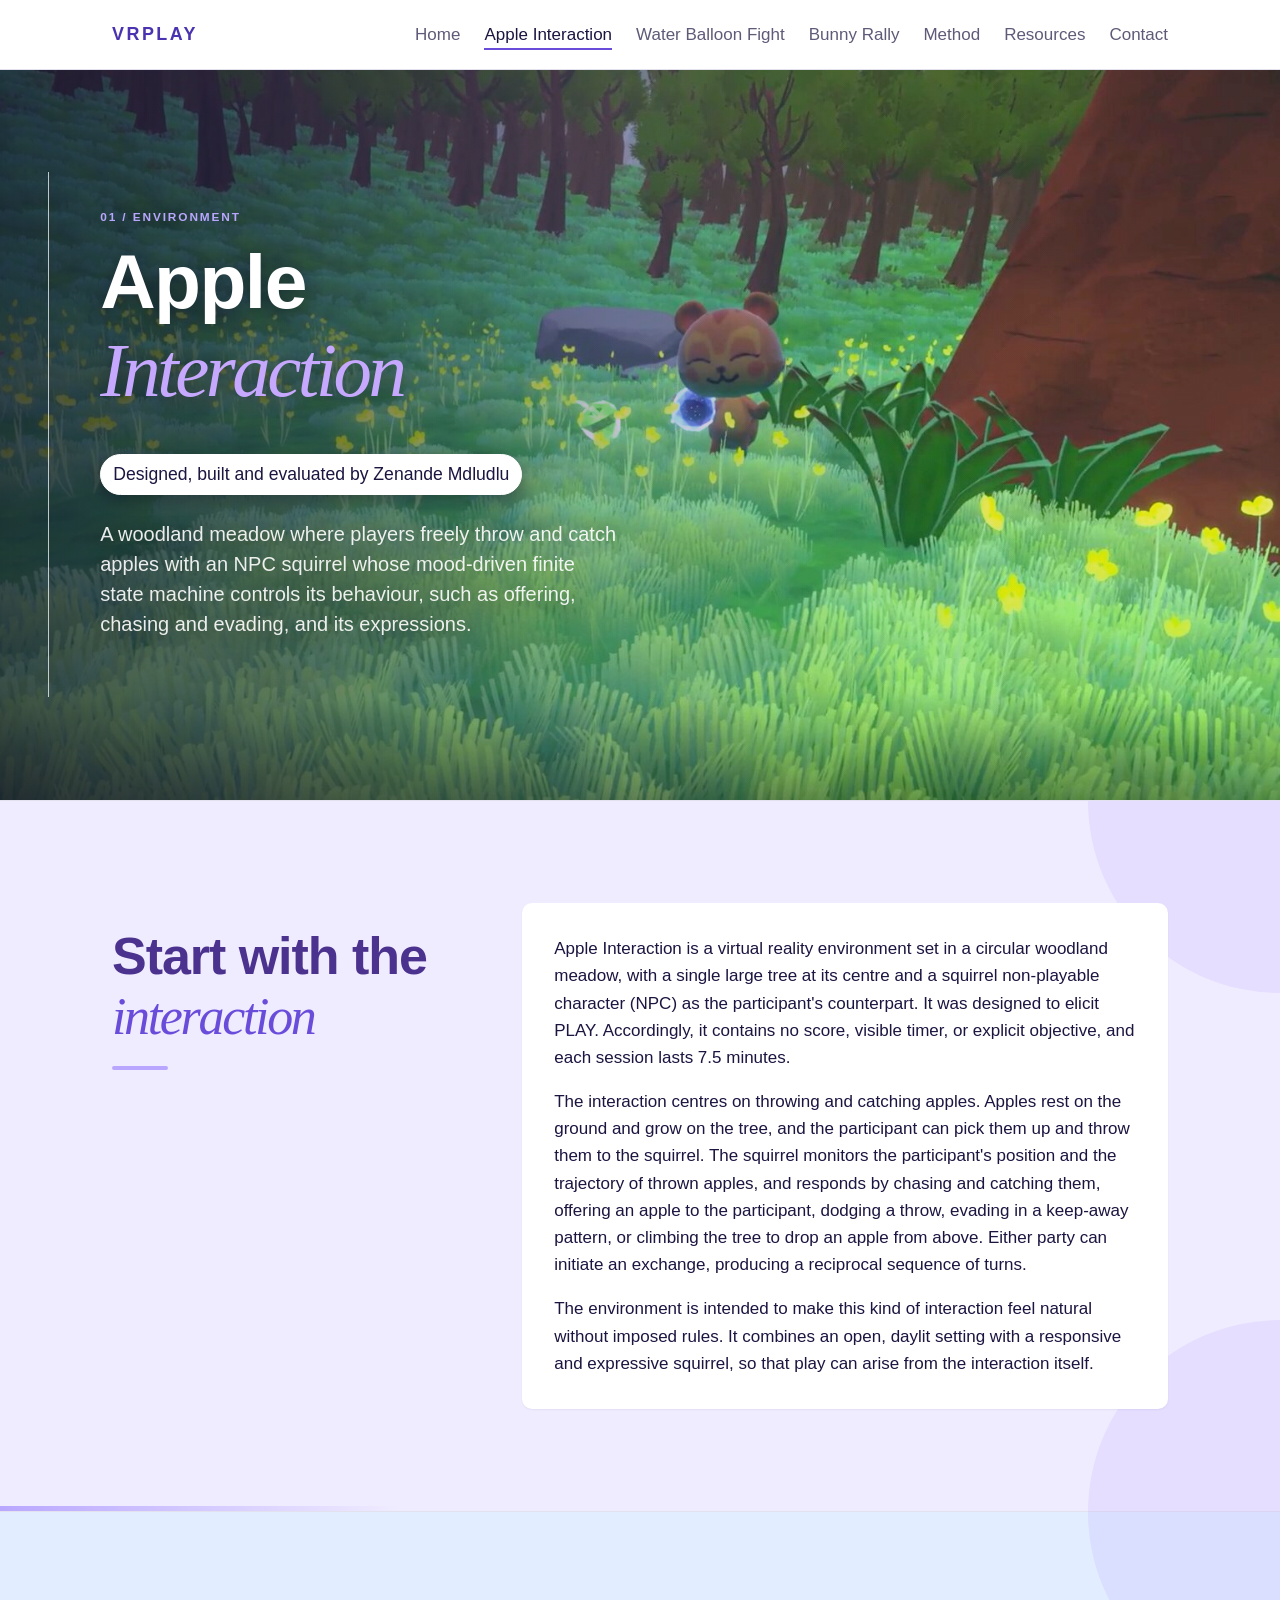
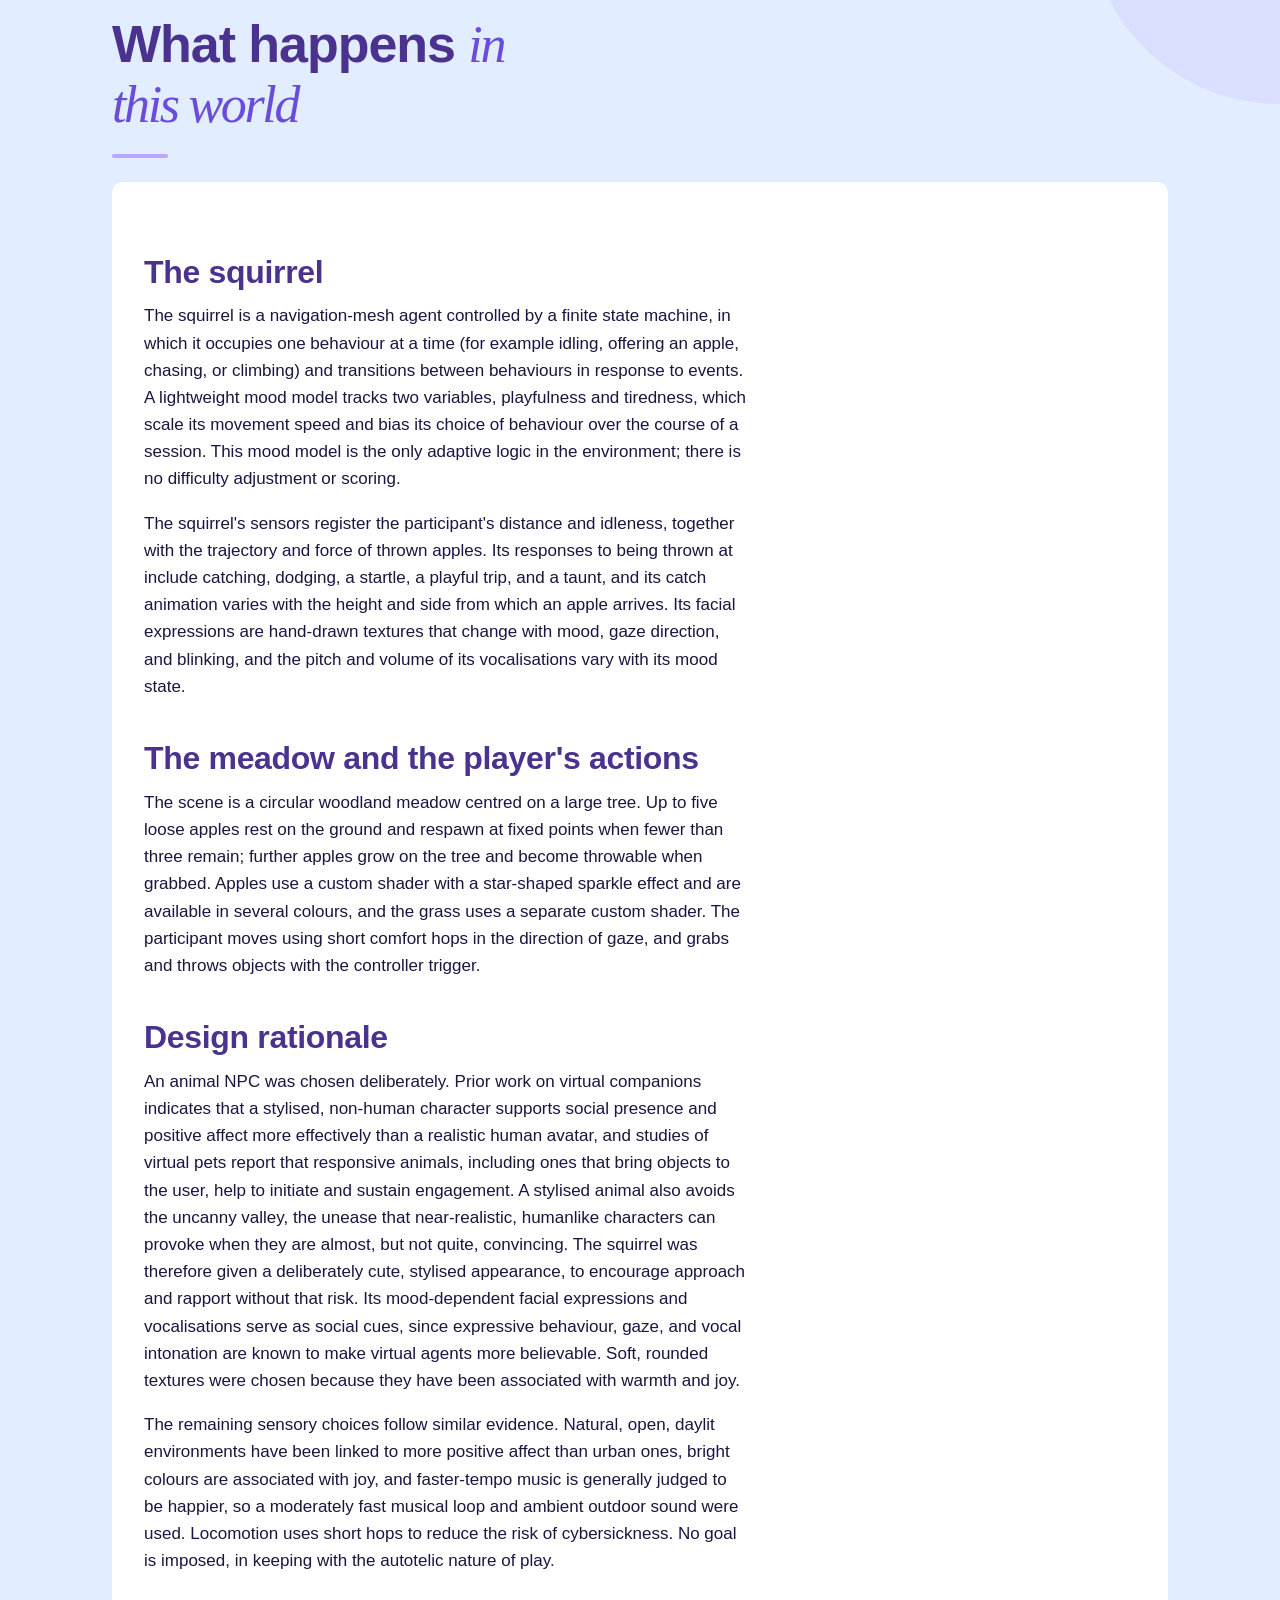
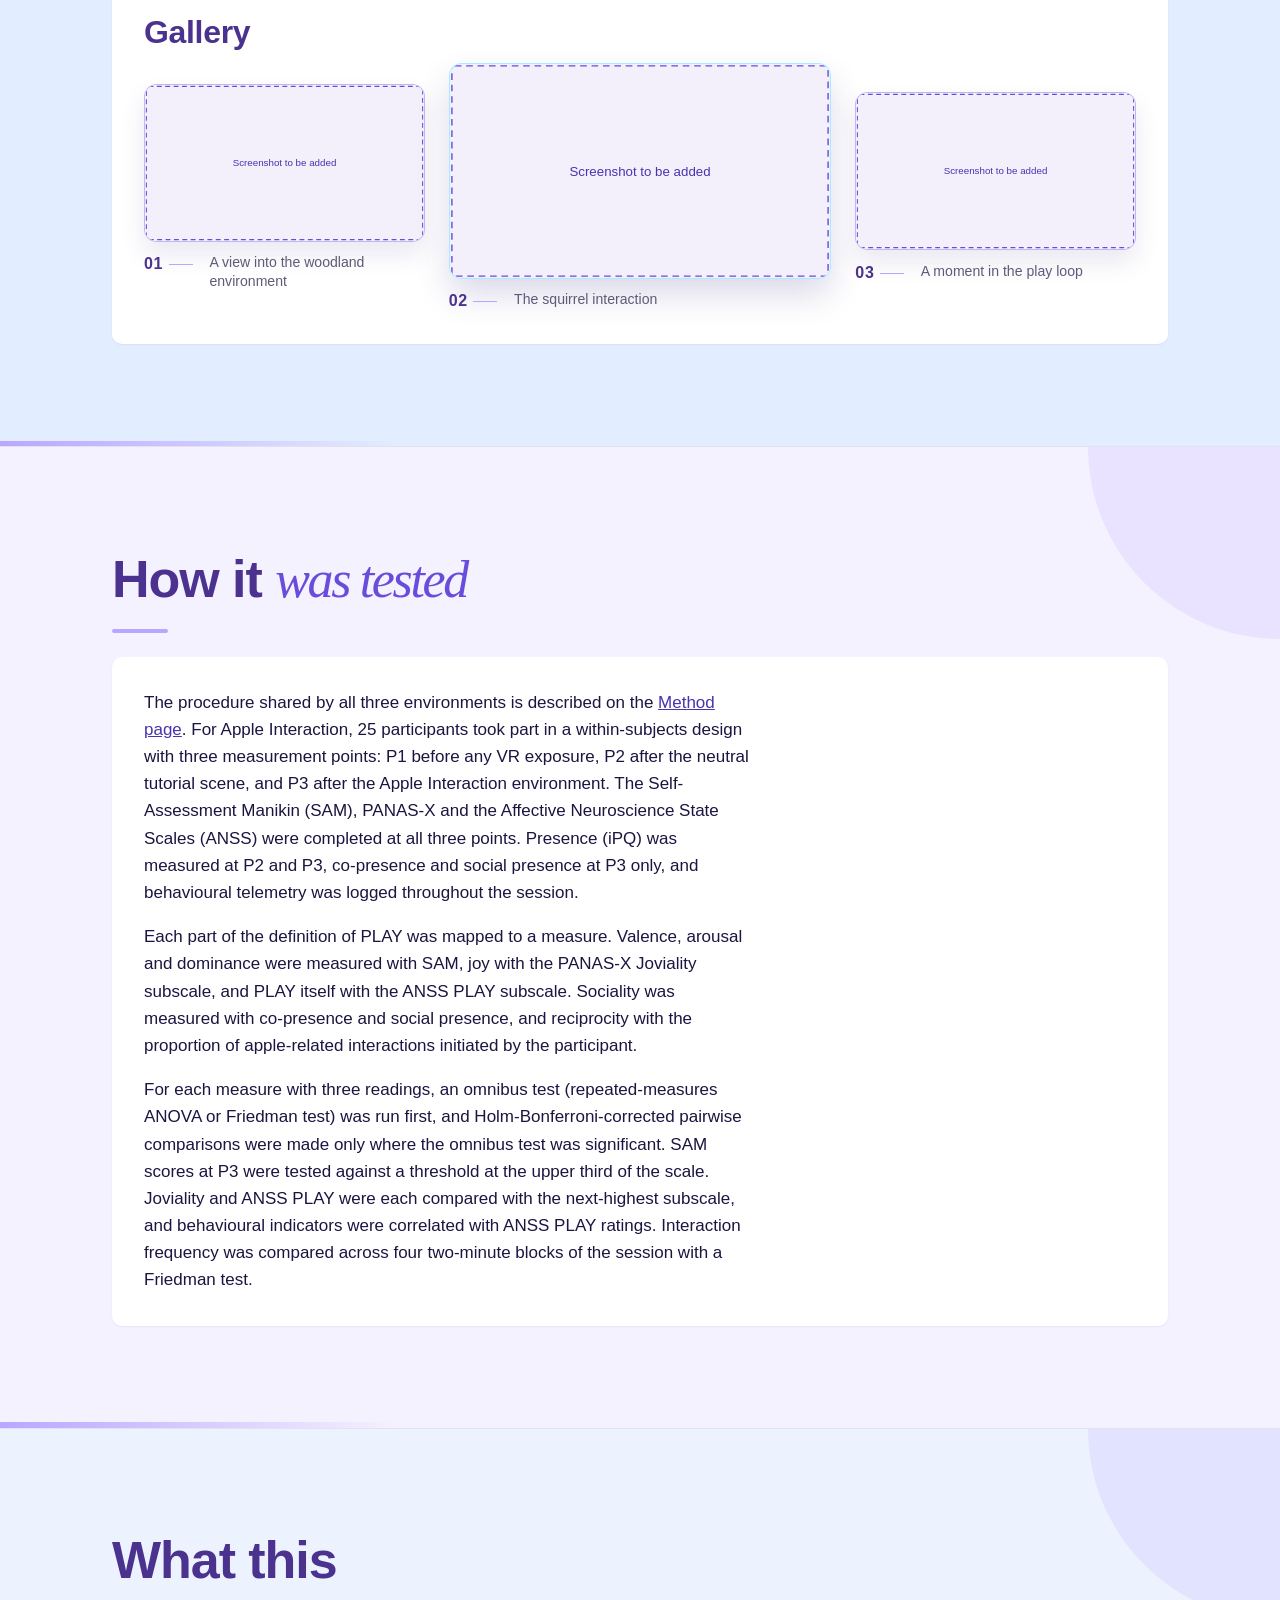
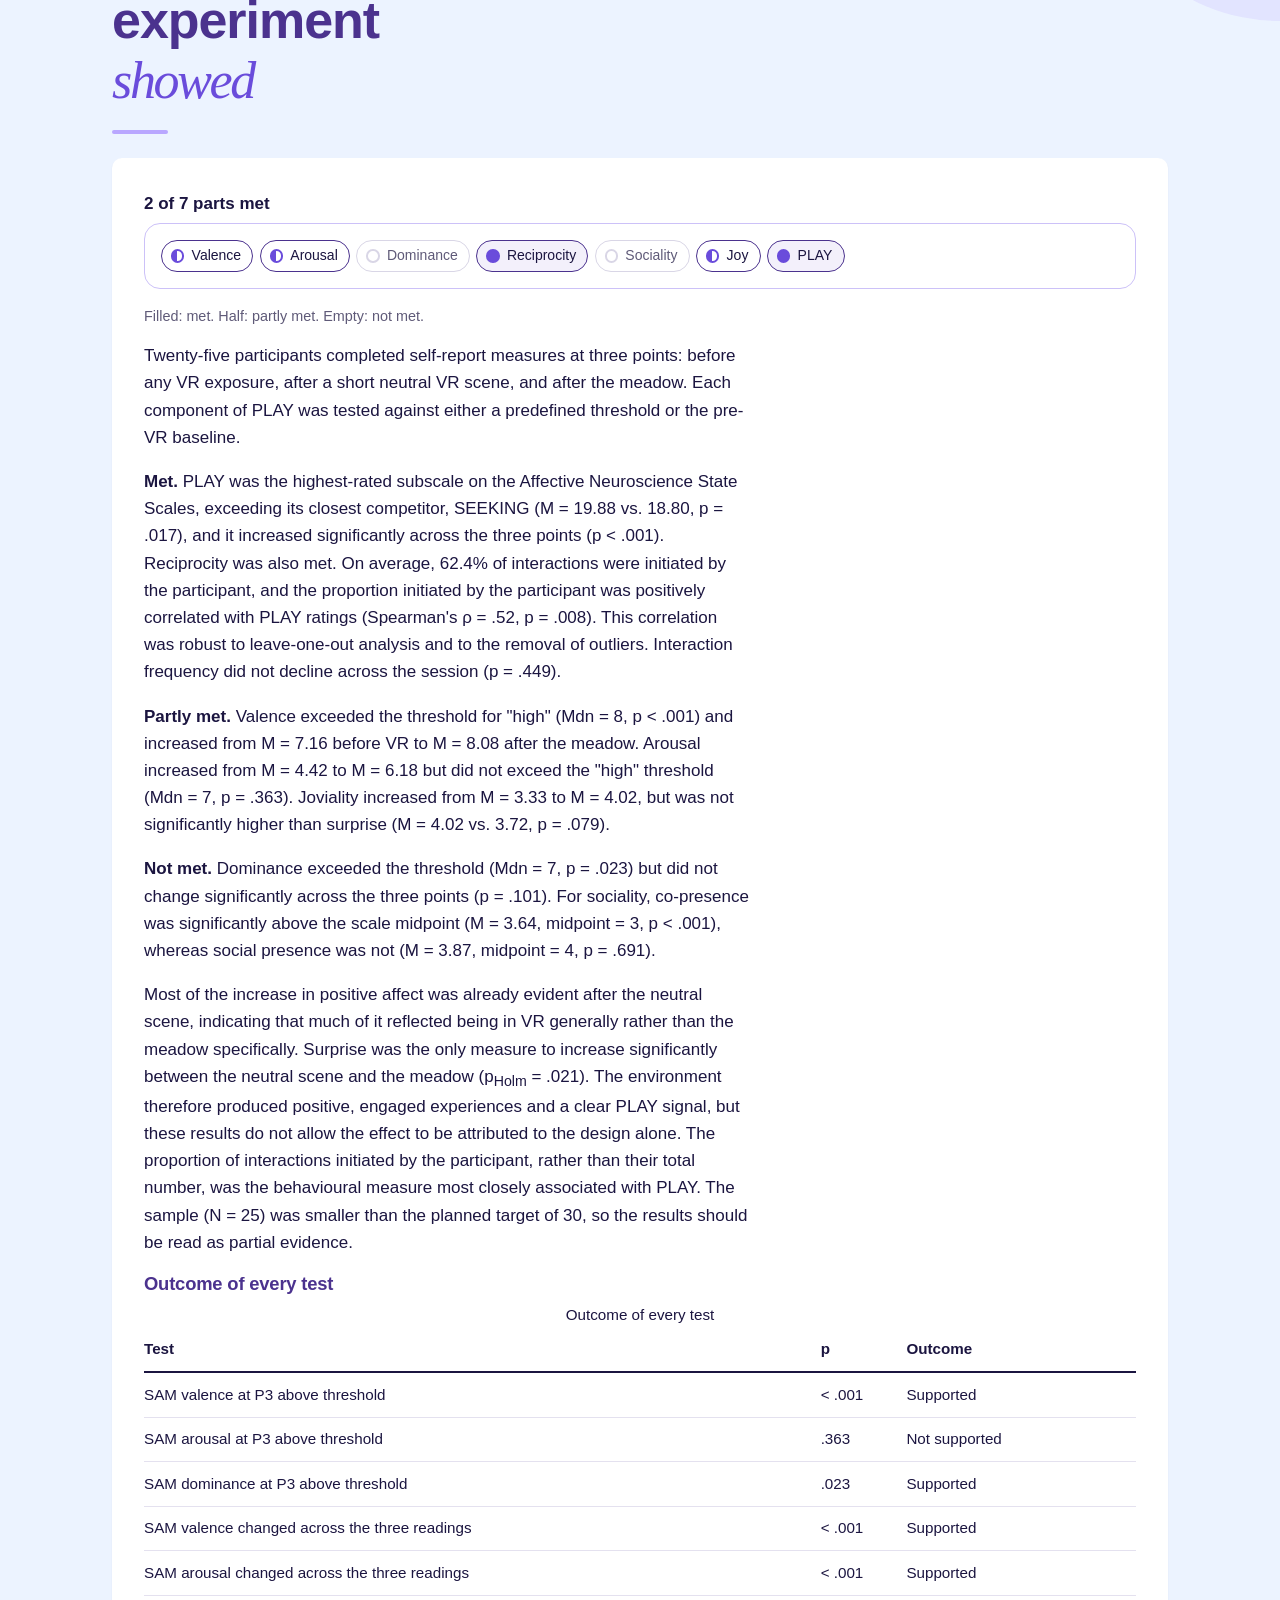
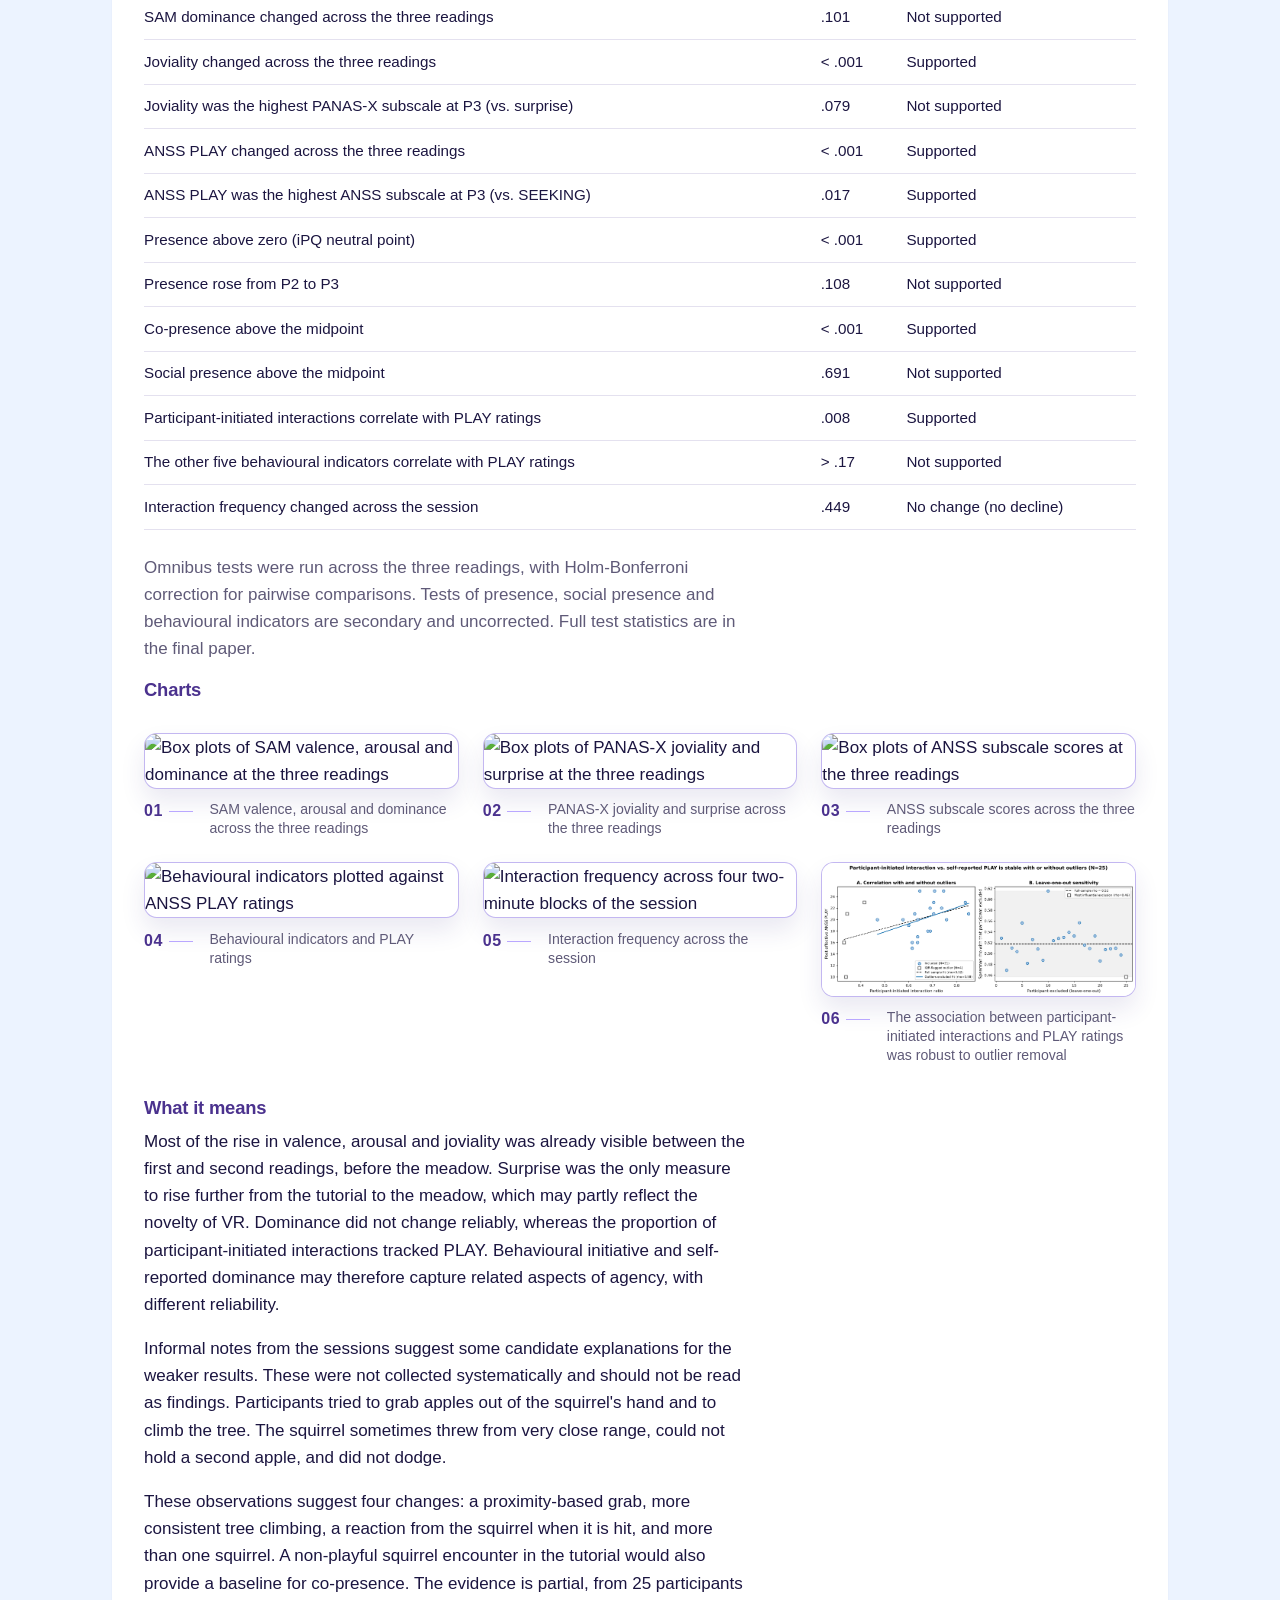
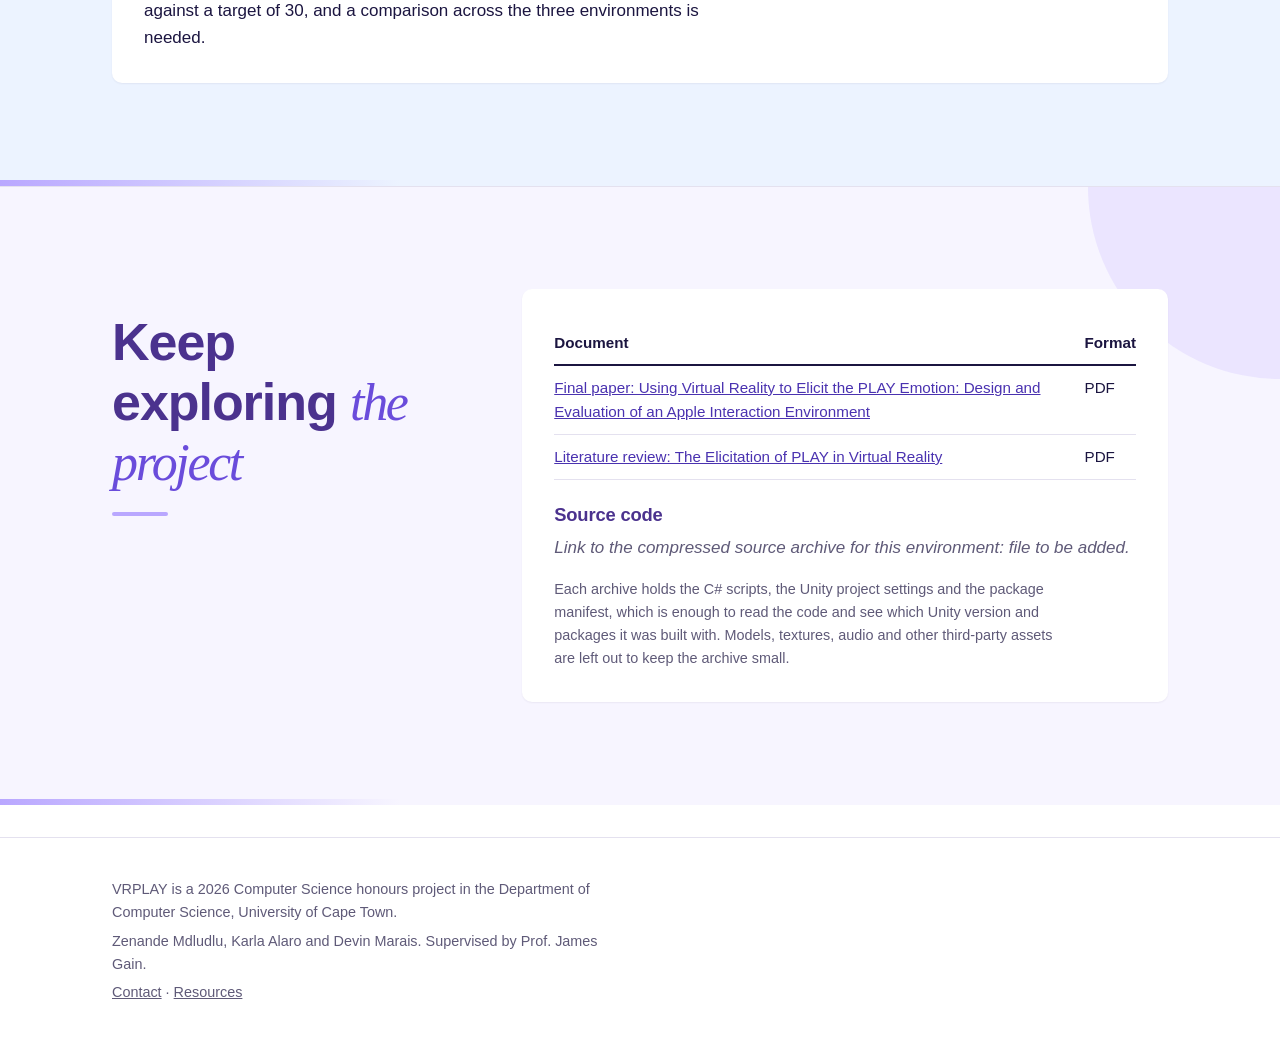
==== commit d3ccf4c1: "Apple Interaction section add details" ====
--- a/apple-interaction.html
+++ b/apple-interaction.html
@@ -44,66 +44,140 @@
     <div class="wrap">
       <h2>Start with the <em>interaction</em></h2>
       <div class="panel">
-                  <p>Apple Interaction is a virtual reality environment set in a circular woodland meadow, with a single large tree at its centre and a squirrel non-playable character (NPC) as the participant's counterpart. It was designed to elicit PLAY. Accordingly, it contains no score, visible timer, or explicit objective, and each session lasts approximately 7.5 minutes.</p>
-      <p>The interaction centres on throwing and catching apples. Apples rest on the ground and grow on the tree, and the participant can pick them up and throw them to the squirrel. The squirrel monitors the participant's position and the trajectory of thrown apples, and responds by chasing and catching them, offering an apple to the participant, dodging a throw, evading in a keep-away pattern, or climbing the tree to drop an apple from above. Either party can initiate an exchange, producing a reciprocal sequence of turns.</p>
-      <p>The environment is intended to make this kind of interaction feel natural without imposed rules. It combines an open, daylit setting with a responsive and expressive squirrel, so that play can arise from the interaction itself.</p></div>
-  </section>
+        <p>Apple Interaction is a virtual reality environment set in a circular woodland meadow, with a single large tree at its centre and a squirrel non-playable character (NPC) as the participant's counterpart. It was designed to elicit PLAY. Accordingly, it contains no score, visible timer, or explicit objective, and each session lasts 7.5 minutes.</p>
+        <p>The interaction centres on throwing and catching apples. Apples rest on the ground and grow on the tree, and the participant can pick them up and throw them to the squirrel. The squirrel monitors the participant's position and the trajectory of thrown apples, and responds by chasing and catching them, offering an apple to the participant, dodging a throw, evading in a keep-away pattern, or climbing the tree to drop an apple from above. Either party can initiate an exchange, producing a reciprocal sequence of turns.</p>
+        <p>The environment is intended to make this kind of interaction feel natural without imposed rules. It combines an open, daylit setting with a responsive and expressive squirrel, so that play can arise from the interaction itself.</p>
+      </div>
+    </div>
+  </section>
+
 
   <section id="design">
     <div class="wrap">
       <h2>What happens <em>in this world</em></h2>
       <div class="panel">
-                        <h3>The squirrel</h3>
-      <p>The squirrel is a navigation-mesh agent controlled by a finite state machine, in which it occupies one behaviour at a time (for example idling, offering an apple, chasing, or climbing) and transitions between behaviours in response to events. A lightweight mood model tracks two variables, playfulness and tiredness, which scale its movement speed and bias its choice of behaviour over the course of a session. This mood model is the only adaptive logic in the environment; there is no difficulty adjustment or scoring.</p>
-      <p>The squirrel's sensors register the participant's distance and idleness, together with the trajectory and force of thrown apples. Its responses to being thrown at include catching, dodging, a startle, a playful trip, and a taunt, and its catch animation varies with the height and side from which an apple arrives. Its facial expressions are hand-drawn textures that change with mood, gaze direction, and blinking, and the pitch and volume of its vocalisations vary with its mood state.</p>
-      <h3>The meadow and the player's actions</h3>
-      <p>The scene is a circular woodland meadow centred on a large tree. Up to five loose apples rest on the ground and respawn at fixed points when fewer than three remain; further apples grow on the tree and become throwable when grabbed. Apples use a custom shader with a star-shaped sparkle effect and are available in several colours, and the grass uses a separate custom shader. The participant moves using short comfort hops in the direction of gaze, and grabs and throws objects with the controller trigger.</p>
-      <h3>Design rationale</h3>
-      <p>An animal NPC was chosen deliberately. Prior work on virtual companions indicates that a stylised, non-human character supports social presence and positive affect more effectively than a realistic human avatar, and studies of virtual pets report that responsive animals, including ones that bring objects to the user, help to initiate and sustain engagement. A stylised animal also avoids the uncanny valley, the unease that near-realistic, humanlike characters can provoke when they are almost, but not quite, convincing. The squirrel was therefore given a deliberately cute, stylised appearance, to encourage approach and rapport without that risk. Its mood-dependent facial expressions and vocalisations serve as social cues, since expressive behaviour, gaze, and vocal intonation are known to make virtual agents more believable. Soft, rounded textures were chosen because they have been associated with warmth and joy.</p>
-      <p>The remaining sensory choices follow similar evidence. Natural, open, daylit environments have been linked to more positive affect than urban ones, bright colours are associated with joy, and faster-tempo music is generally judged to be happier, so a moderately fast musical loop and ambient outdoor sound were used. Locomotion uses short hops to reduce the risk of cybersickness. No goal is imposed, in keeping with the autotelic nature of play.</p><figure class="gallery-supporting">
-          <img src="img/placeholder.svg" alt="" width="1600" height="900">
-          <figcaption><span class="gallery-number">01</span><span>A view into the woodland environment</span></figcaption>
-        </figure>
-        <figure class="gallery-featured">
-          <img src="img/placeholder.svg" alt="" width="1600" height="900">
-          <figcaption><span class="gallery-number">02</span><span>The squirrel interaction</span></figcaption>
-        </figure>
-        <figure class="gallery-supporting">
-          <img src="img/placeholder.svg" alt="" width="1600" height="900">
-          <figcaption><span class="gallery-number">03</span><span>A moment in the play loop</span></figcaption>
-        </figure>
-      </div>
-      </div>
-    </div>
-  </section>
-
-  <section id="results">
+        <h3>The squirrel</h3>
+        <p>The squirrel is a navigation-mesh agent controlled by a finite state machine, in which it occupies one behaviour at a time (for example idling, offering an apple, chasing, or climbing) and transitions between behaviours in response to events. A lightweight mood model tracks two variables, playfulness and tiredness, which scale its movement speed and bias its choice of behaviour over the course of a session. This mood model is the only adaptive logic in the environment; there is no difficulty adjustment or scoring.</p>
+        <p>The squirrel's sensors register the participant's distance and idleness, together with the trajectory and force of thrown apples. Its responses to being thrown at include catching, dodging, a startle, a playful trip, and a taunt, and its catch animation varies with the height and side from which an apple arrives. Its facial expressions are hand-drawn textures that change with mood, gaze direction, and blinking, and the pitch and volume of its vocalisations vary with its mood state.</p>
+        <h3>The meadow and the player's actions</h3>
+        <p>The scene is a circular woodland meadow centred on a large tree. Up to five loose apples rest on the ground and respawn at fixed points when fewer than three remain; further apples grow on the tree and become throwable when grabbed. Apples use a custom shader with a star-shaped sparkle effect and are available in several colours, and the grass uses a separate custom shader. The participant moves using short comfort hops in the direction of gaze, and grabs and throws objects with the controller trigger.</p>
+        <h3>Design rationale</h3>
+        <p>An animal NPC was chosen deliberately. Prior work on virtual companions indicates that a stylised, non-human character supports social presence and positive affect more effectively than a realistic human avatar, and studies of virtual pets report that responsive animals, including ones that bring objects to the user, help to initiate and sustain engagement. A stylised animal also avoids the uncanny valley, the unease that near-realistic, humanlike characters can provoke when they are almost, but not quite, convincing. The squirrel was therefore given a deliberately cute, stylised appearance, to encourage approach and rapport without that risk. Its mood-dependent facial expressions and vocalisations serve as social cues, since expressive behaviour, gaze, and vocal intonation are known to make virtual agents more believable. Soft, rounded textures were chosen because they have been associated with warmth and joy.</p>
+        <p>The remaining sensory choices follow similar evidence. Natural, open, daylit environments have been linked to more positive affect than urban ones, bright colours are associated with joy, and faster-tempo music is generally judged to be happier, so a moderately fast musical loop and ambient outdoor sound were used. Locomotion uses short hops to reduce the risk of cybersickness. No goal is imposed, in keeping with the autotelic nature of play.</p>
+        <h3>Gallery</h3>
+        <div class="gallery">
+          <figure class="gallery-supporting">
+            <img src="img/placeholder.svg" alt="" width="1600" height="900">
+            <figcaption><span class="gallery-number">01</span><span>A view into the woodland environment</span></figcaption>
+          </figure>
+          <figure class="gallery-featured">
+            <img src="img/placeholder.svg" alt="" width="1600" height="900">
+            <figcaption><span class="gallery-number">02</span><span>The squirrel interaction</span></figcaption>
+          </figure>
+          <figure class="gallery-supporting">
+            <img src="img/placeholder.svg" alt="" width="1600" height="900">
+            <figcaption><span class="gallery-number">03</span><span>A moment in the play loop</span></figcaption>
+          </figure>
+        </div>
+      </div>
+    </div>
+  </section>
+
+  <section id="method">
+    <div class="wrap">
+      <h2>How it <em>was tested</em></h2>
+      <div class="panel">
+        <p>The procedure shared by all three environments is described on the <a href="method.html">Method page</a>. For Apple Interaction, 25 participants took part in a within-subjects design with three measurement points: P1 before any VR exposure, P2 after the neutral tutorial scene, and P3 after the Apple Interaction environment. The Self-Assessment Manikin (SAM), PANAS-X and the Affective Neuroscience State Scales (ANSS) were completed at all three points. Presence (iPQ) was measured at P2 and P3, co-presence and social presence at P3 only, and behavioural telemetry was logged throughout the session.</p>
+        <p>Each part of the definition of PLAY was mapped to a measure. Valence, arousal and dominance were measured with SAM, joy with the PANAS-X Joviality subscale, and PLAY itself with the ANSS PLAY subscale. Sociality was measured with co-presence and social presence, and reciprocity with the proportion of apple-related interactions initiated by the participant.</p>
+        <p>For each measure with three readings, an omnibus test (repeated-measures ANOVA or Friedman test) was run first, and Holm-Bonferroni-corrected pairwise comparisons were made only where the omnibus test was significant. SAM scores at P3 were tested against a threshold at the upper third of the scale. Joviality and ANSS PLAY were each compared with the next-highest subscale, and behavioural indicators were correlated with ANSS PLAY ratings. Interaction frequency was compared across four two-minute blocks of the session with a Friedman test.</p>
+      </div>
+    </div>
+  </section>
+
+  <section id="results" class="full">
     <div class="wrap">
       <h2>What this experiment <em>showed</em></h2>
       <div class="panel">
-      <p class="verdict">2 of 7 parts met</p>
-    <ul class="tally">
-      <li class="part">Valence <span class="vh">(partly met)</span></li>
-      <li class="part">Arousal <span class="vh">(partly met)</span></li>
-      <li class="none">Dominance <span class="vh">(not met)</span></li>
-      <li class="met">Reciprocity <span class="vh">(met)</span></li>
-      <li class="none">Sociality <span class="vh">(not met)</span></li>
-      <li class="part">Joy <span class="vh">(partly met)</span></li>
-      <li class="met">PLAY <span class="vh">(met)</span></li>
-    </ul>
-      <p class="tally-note">Filled: met. Half: partly met. Empty: not met.</p>
-                  <p>Twenty-five participants completed self-report measures at three points: before any VR exposure, after a short neutral VR scene, and after the meadow. Each component of PLAY was tested against either a predefined threshold or the pre-VR baseline.</p>
-      <p><strong>Met.</strong> PLAY was the highest-rated subscale on the Affective Neuroscience State Scales, exceeding its closest competitor, SEEKING (M = 19.88 vs. 18.80, p = .017), and it increased significantly across the three points (p &lt; .001). Reciprocity was also met. On average, 62.4% of interactions were initiated by the participant, and the proportion initiated by the participant was positively correlated with PLAY ratings (Spearman's &rho; = .52, p = .008). This correlation was robust to leave-one-out analysis and to the removal of outliers. Interaction frequency did not decline across the session (p = .449).</p>
-      <p><strong>Partly met.</strong> Valence exceeded the threshold for "high" (Mdn = 8, p &lt; .001) and increased from M = 7.16 before VR to M = 8.08 after the meadow. Arousal increased from M = 4.42 to M = 6.18 but did not exceed the "high" threshold (Mdn = 7, p = .363). Joviality increased from M = 3.33 to M = 4.02, but was not significantly higher than surprise (M = 4.02 vs. 3.72, p = .079).</p>
-      <p><strong>Not met.</strong> Dominance exceeded the threshold (Mdn = 7, p = .023) but did not change significantly across the three points (p = .101). For sociality, co-presence was significantly above the scale midpoint (M = 3.64, midpoint = 3, p &lt; .001), whereas social presence was not (M = 3.87, midpoint = 4, p = .691).</p>
-      <p>Most of the increase in positive affect was already evident after the neutral scene, indicating that much of it reflected being in VR generally rather than the meadow specifically. Surprise was the only measure to increase significantly between the neutral scene and the meadow (p<sub>Holm</sub> = .021). The environment therefore produced positive, engaged experiences and a clear PLAY signal, but these results do not allow the effect to be attributed to the design alone. The proportion of interactions initiated by the participant, rather than their total number, was the behavioural measure most closely associated with PLAY. The sample (N = 25) was smaller than the planned target of 30, so the results should be read as partial evidence.</p>
-      <figure>
-        <img src="img/outlier_robustness.png" alt="Participant-initiated ratio plotted against PLAY rating, with outliers marked and a leave-one-out sensitivity check" width="1600" height="900" loading="lazy" decoding="async">
-        <figcaption>The association between participant-initiated interactions and PLAY ratings was robust to outlier removal.</figcaption>
-      </figure>
-        <img src="img/outlier_robustness.png" alt="Participant-initiated ratio plotted against PLAY rating, with outliers marked and a leave-one-out check" width="1600" height="900" loading="lazy" decoding="async">
-        <figcaption>The link between starting more exchanges and rating PLAY higher held up when outliers were removed.</figcaption>
-      </figure></div>
+        <p class="verdict">2 of 7 parts met</p>
+        <ul class="tally">
+          <li class="part">Valence <span class="vh">(partly met)</span></li>
+          <li class="part">Arousal <span class="vh">(partly met)</span></li>
+          <li class="none">Dominance <span class="vh">(not met)</span></li>
+          <li class="met">Reciprocity <span class="vh">(met)</span></li>
+          <li class="none">Sociality <span class="vh">(not met)</span></li>
+          <li class="part">Joy <span class="vh">(partly met)</span></li>
+          <li class="met">PLAY <span class="vh">(met)</span></li>
+        </ul>
+        <p class="tally-note">Filled: met. Half: partly met. Empty: not met.</p>
+        <p>Twenty-five participants completed self-report measures at three points: before any VR exposure, after a short neutral VR scene, and after the meadow. Each component of PLAY was tested against either a predefined threshold or the pre-VR baseline.</p>
+        <p><strong>Met.</strong> PLAY was the highest-rated subscale on the Affective Neuroscience State Scales, exceeding its closest competitor, SEEKING (M = 19.88 vs. 18.80, p = .017), and it increased significantly across the three points (p &lt; .001). Reciprocity was also met. On average, 62.4% of interactions were initiated by the participant, and the proportion initiated by the participant was positively correlated with PLAY ratings (Spearman's &rho; = .52, p = .008). This correlation was robust to leave-one-out analysis and to the removal of outliers. Interaction frequency did not decline across the session (p = .449).</p>
+        <p><strong>Partly met.</strong> Valence exceeded the threshold for "high" (Mdn = 8, p &lt; .001) and increased from M = 7.16 before VR to M = 8.08 after the meadow. Arousal increased from M = 4.42 to M = 6.18 but did not exceed the "high" threshold (Mdn = 7, p = .363). Joviality increased from M = 3.33 to M = 4.02, but was not significantly higher than surprise (M = 4.02 vs. 3.72, p = .079).</p>
+        <p><strong>Not met.</strong> Dominance exceeded the threshold (Mdn = 7, p = .023) but did not change significantly across the three points (p = .101). For sociality, co-presence was significantly above the scale midpoint (M = 3.64, midpoint = 3, p &lt; .001), whereas social presence was not (M = 3.87, midpoint = 4, p = .691).</p>
+        <p>Most of the increase in positive affect was already evident after the neutral scene, indicating that much of it reflected being in VR generally rather than the meadow specifically. Surprise was the only measure to increase significantly between the neutral scene and the meadow (p<sub>Holm</sub> = .021). The environment therefore produced positive, engaged experiences and a clear PLAY signal, but these results do not allow the effect to be attributed to the design alone. The proportion of interactions initiated by the participant, rather than their total number, was the behavioural measure most closely associated with PLAY. The sample (N = 25) was smaller than the planned target of 30, so the results should be read as partial evidence.</p>
+
+        <h3>Outcome of every test</h3>
+        <div class="table-scroll">
+          <table>
+            <caption>Outcome of every test</caption>
+            <thead>
+              <tr><th scope="col">Test</th><th scope="col">p</th><th scope="col">Outcome</th></tr>
+            </thead>
+            <tbody>
+              <tr><td>SAM valence at P3 above threshold</td><td>&lt; .001</td><td>Supported</td></tr>
+              <tr><td>SAM arousal at P3 above threshold</td><td>.363</td><td>Not supported</td></tr>
+              <tr><td>SAM dominance at P3 above threshold</td><td>.023</td><td>Supported</td></tr>
+              <tr><td>SAM valence changed across the three readings</td><td>&lt; .001</td><td>Supported</td></tr>
+              <tr><td>SAM arousal changed across the three readings</td><td>&lt; .001</td><td>Supported</td></tr>
+              <tr><td>SAM dominance changed across the three readings</td><td>.101</td><td>Not supported</td></tr>
+              <tr><td>Joviality changed across the three readings</td><td>&lt; .001</td><td>Supported</td></tr>
+              <tr><td>Joviality was the highest PANAS-X subscale at P3 (vs. surprise)</td><td>.079</td><td>Not supported</td></tr>
+              <tr><td>ANSS PLAY changed across the three readings</td><td>&lt; .001</td><td>Supported</td></tr>
+              <tr><td>ANSS PLAY was the highest ANSS subscale at P3 (vs. SEEKING)</td><td>.017</td><td>Supported</td></tr>
+              <tr><td>Presence above zero (iPQ neutral point)</td><td>&lt; .001</td><td>Supported</td></tr>
+              <tr><td>Presence rose from P2 to P3</td><td>.108</td><td>Not supported</td></tr>
+              <tr><td>Co-presence above the midpoint</td><td>&lt; .001</td><td>Supported</td></tr>
+              <tr><td>Social presence above the midpoint</td><td>.691</td><td>Not supported</td></tr>
+              <tr><td>Participant-initiated interactions correlate with PLAY ratings</td><td>.008</td><td>Supported</td></tr>
+              <tr><td>The other five behavioural indicators correlate with PLAY ratings</td><td>&gt; .17</td><td>Not supported</td></tr>
+              <tr><td>Interaction frequency changed across the session</td><td>.449</td><td>No change (no decline)</td></tr>
+            </tbody>
+          </table>
+        </div>
+        <p class="muted">Omnibus tests were run across the three readings, with Holm-Bonferroni correction for pairwise comparisons. Tests of presence, social presence and behavioural indicators are secondary and uncorrected. Full test statistics are in the final paper.</p>
+
+        <h3>Charts</h3>
+        <div class="gallery charts">
+          <figure>
+            <img src="img/apple-sam.png" alt="Box plots of SAM valence, arousal and dominance at the three readings" loading="lazy" decoding="async">
+            <figcaption><span class="gallery-number">01</span><span>SAM valence, arousal and dominance across the three readings</span></figcaption>
+          </figure>
+          <figure>
+            <img src="img/apple-panasx.png" alt="Box plots of PANAS-X joviality and surprise at the three readings" loading="lazy" decoding="async">
+            <figcaption><span class="gallery-number">02</span><span>PANAS-X joviality and surprise across the three readings</span></figcaption>
+          </figure>
+          <figure>
+            <img src="img/apple-anss.png" alt="Box plots of ANSS subscale scores at the three readings" loading="lazy" decoding="async">
+            <figcaption><span class="gallery-number">03</span><span>ANSS subscale scores across the three readings</span></figcaption>
+          </figure>
+          <figure>
+            <img src="img/apple-behavioural.png" alt="Behavioural indicators plotted against ANSS PLAY ratings" loading="lazy" decoding="async">
+            <figcaption><span class="gallery-number">04</span><span>Behavioural indicators and PLAY ratings</span></figcaption>
+          </figure>
+          <figure>
+            <img src="img/apple-temporal.png" alt="Interaction frequency across four two-minute blocks of the session" loading="lazy" decoding="async">
+            <figcaption><span class="gallery-number">05</span><span>Interaction frequency across the session</span></figcaption>
+          </figure>
+          <figure>
+            <img src="img/outlier_robustness.png" alt="Participant-initiated ratio plotted against PLAY rating, with outliers marked and a leave-one-out sensitivity check" loading="lazy" decoding="async">
+            <figcaption><span class="gallery-number">06</span><span>The association between participant-initiated interactions and PLAY ratings was robust to outlier removal</span></figcaption>
+          </figure>
+        </div>
+
+        <h3>What it means</h3>
+        <p>Most of the rise in valence, arousal and joviality was already visible between the first and second readings, before the meadow. Surprise was the only measure to rise further from the tutorial to the meadow, which may partly reflect the novelty of VR. Dominance did not change reliably, whereas the proportion of participant-initiated interactions tracked PLAY. Behavioural initiative and self-reported dominance may therefore capture related aspects of agency, with different reliability.</p>
+        <p>Informal notes from the sessions suggest some candidate explanations for the weaker results. These were not collected systematically and should not be read as findings. Participants tried to grab apples out of the squirrel's hand and to climb the tree. The squirrel sometimes threw from very close range, could not hold a second apple, and did not dodge.</p>
+        <p>These observations suggest four changes: a proximity-based grab, more consistent tree climbing, a reaction from the squirrel when it is hit, and more than one squirrel. A non-playful squirrel encounter in the tutorial would also provide a baseline for co-presence. The evidence is partial, from 25 participants against a target of 30, and a comparison across the three environments is needed.</p>
+      </div>
     </div>
   </section>
 
@@ -111,21 +185,21 @@
     <div class="wrap">
       <h2>Keep exploring <em>the project</em></h2>
       <div class="panel">
-      <div class="table-scroll">
-      <table>
-        <caption class="vh">Documents for the Apple Interaction environment</caption>
-        <thead>
-          <tr><th scope="col">Document</th><th scope="col">Format</th></tr>
-        </thead>
-        <tbody>
-          <tr><td><a href="docs/Mdludlu_Final_Paper.pdf">Final paper: Using Virtual Reality to Elicit the PLAY Emotion: Design and Evaluation of an Apple Interaction Environment</a></td><td>PDF</td></tr>
-          <tr><td><a href="docs/Mdludlu_Literature_Review.pdf">Literature review: The Elicitation of PLAY in Virtual Reality</a></td><td>PDF</td></tr>
-        </tbody>
-      </table>
-      </div>
-      <h3>Source code</h3>
-      <p class="todo">Link to the compressed source archive for this environment: file to be added.</p>
-      <p class="code-note">Each archive holds the C# scripts, the Unity project settings and the package manifest, which is enough to read the code and see which Unity version and packages it was built with. Models, textures, audio and other third-party assets are left out to keep the archive small.</p>
+        <div class="table-scroll">
+          <table>
+            <caption class="vh">Documents for the Apple Interaction environment</caption>
+            <thead>
+              <tr><th scope="col">Document</th><th scope="col">Format</th></tr>
+            </thead>
+            <tbody>
+              <tr><td><a href="docs/Mdludlu_Final_Paper.pdf">Final paper: Using Virtual Reality to Elicit the PLAY Emotion: Design and Evaluation of an Apple Interaction Environment</a></td><td>PDF</td></tr>
+              <tr><td><a href="docs/Mdludlu_Literature_Review.pdf">Literature review: The Elicitation of PLAY in Virtual Reality</a></td><td>PDF</td></tr>
+            </tbody>
+          </table>
+        </div>
+        <h3>Source code</h3>
+        <p class="todo">Link to the compressed source archive for this environment: file to be added.</p>
+        <p class="code-note">Each archive holds the C# scripts, the Unity project settings and the package manifest, which is enough to read the code and see which Unity version and packages it was built with. Models, textures, audio and other third-party assets are left out to keep the archive small.</p>
       </div>
     </div>
   </section>
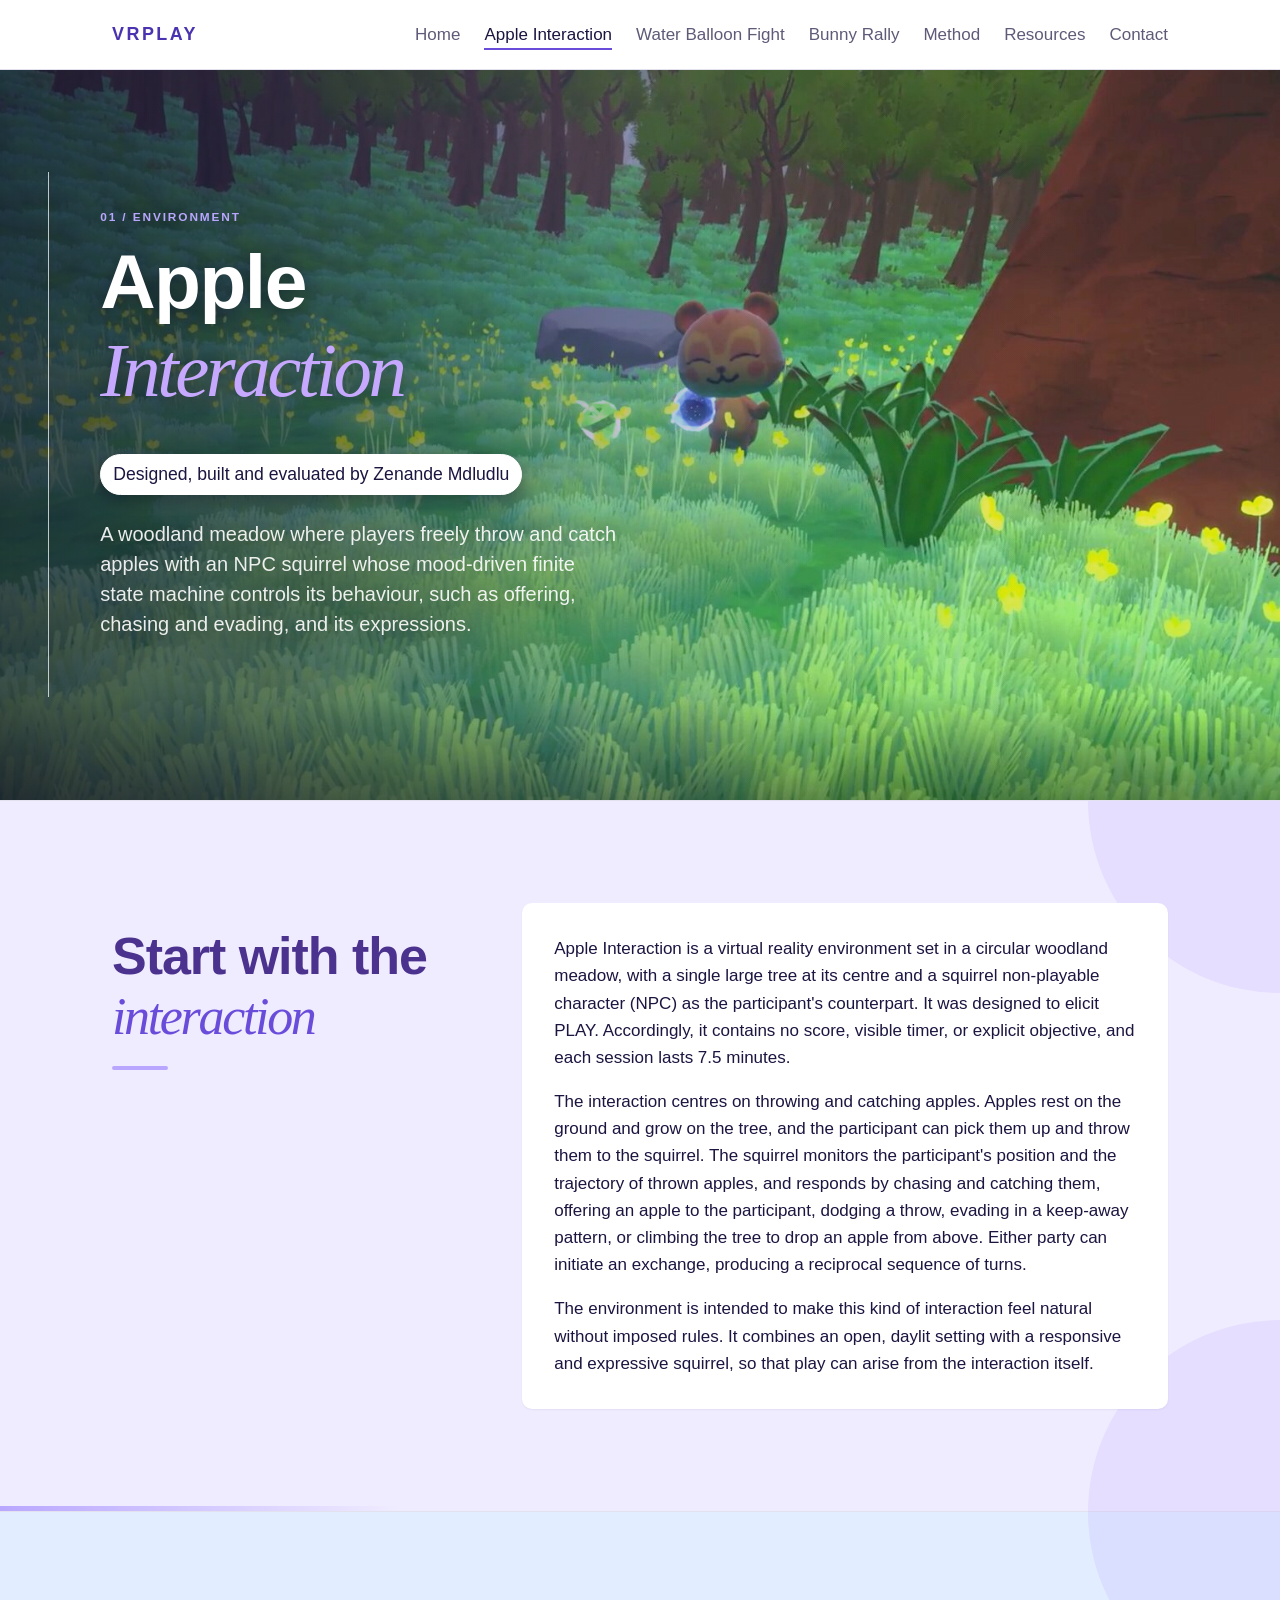
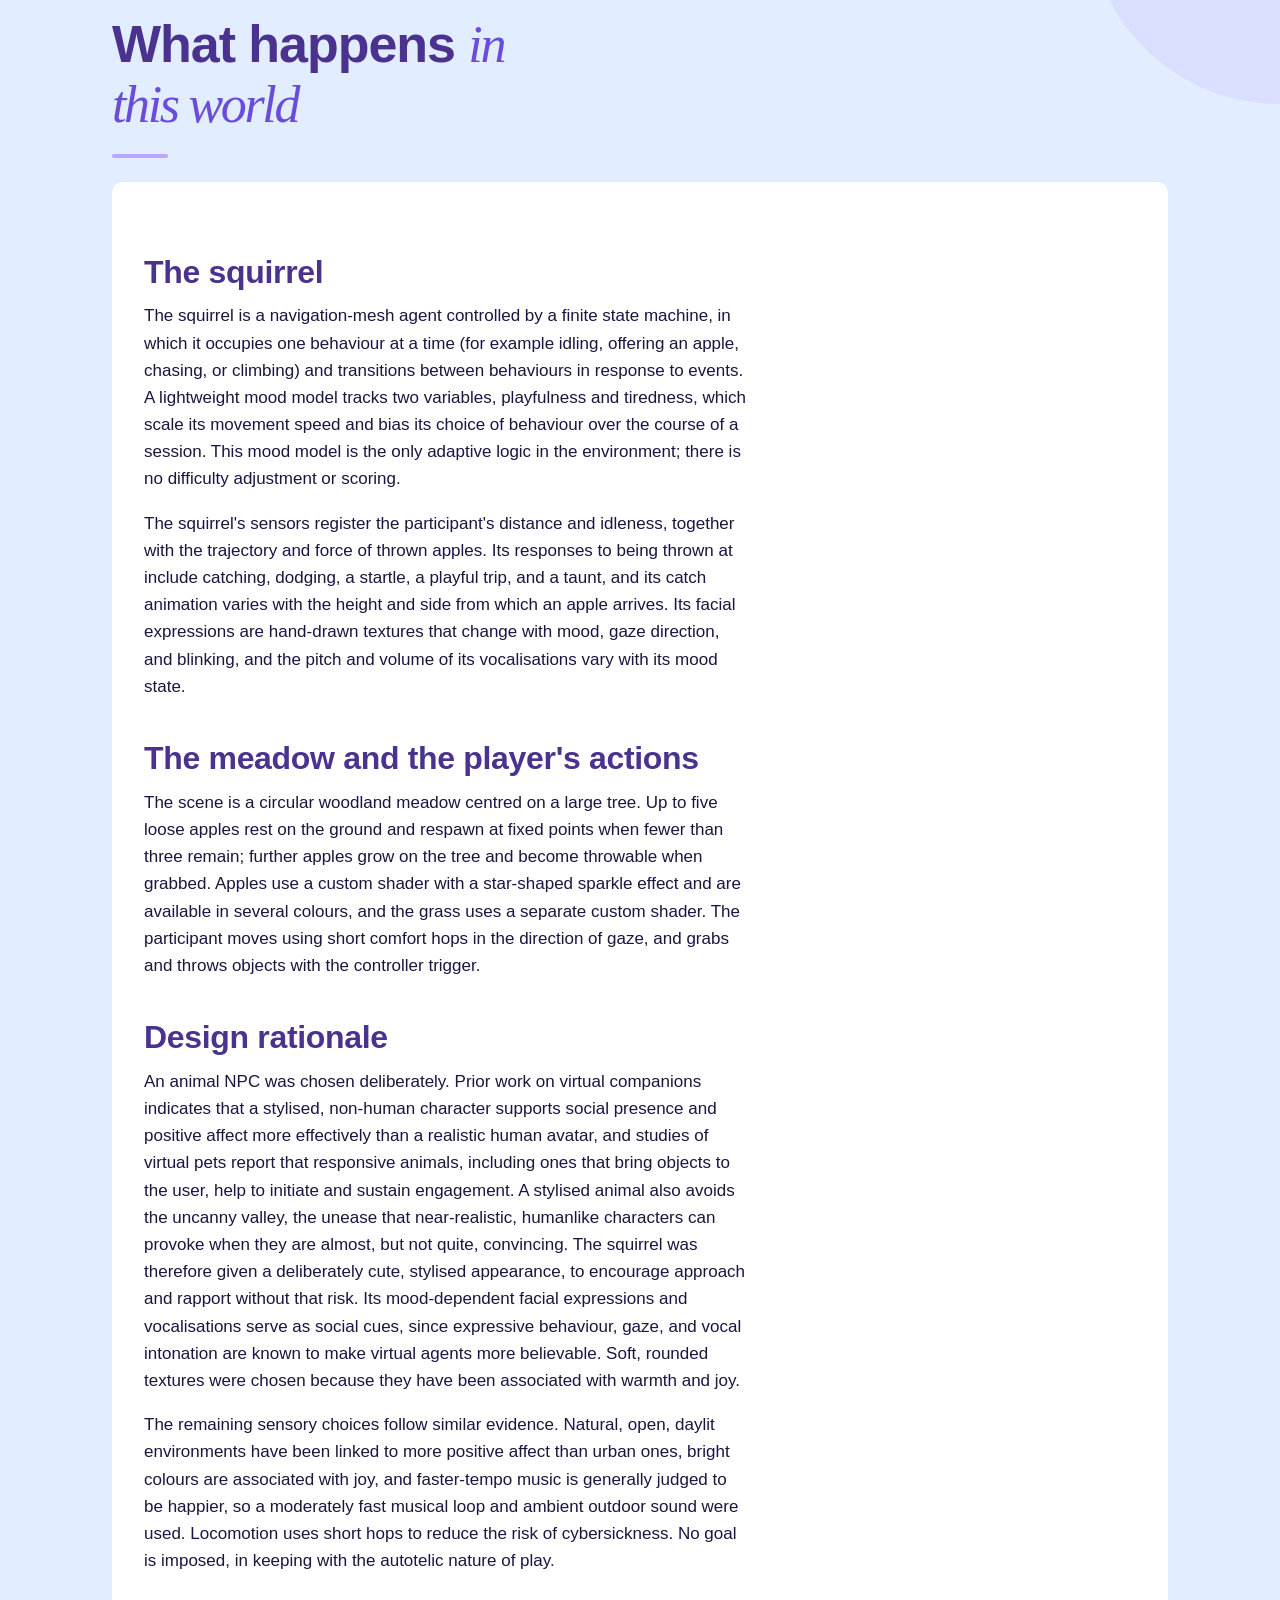
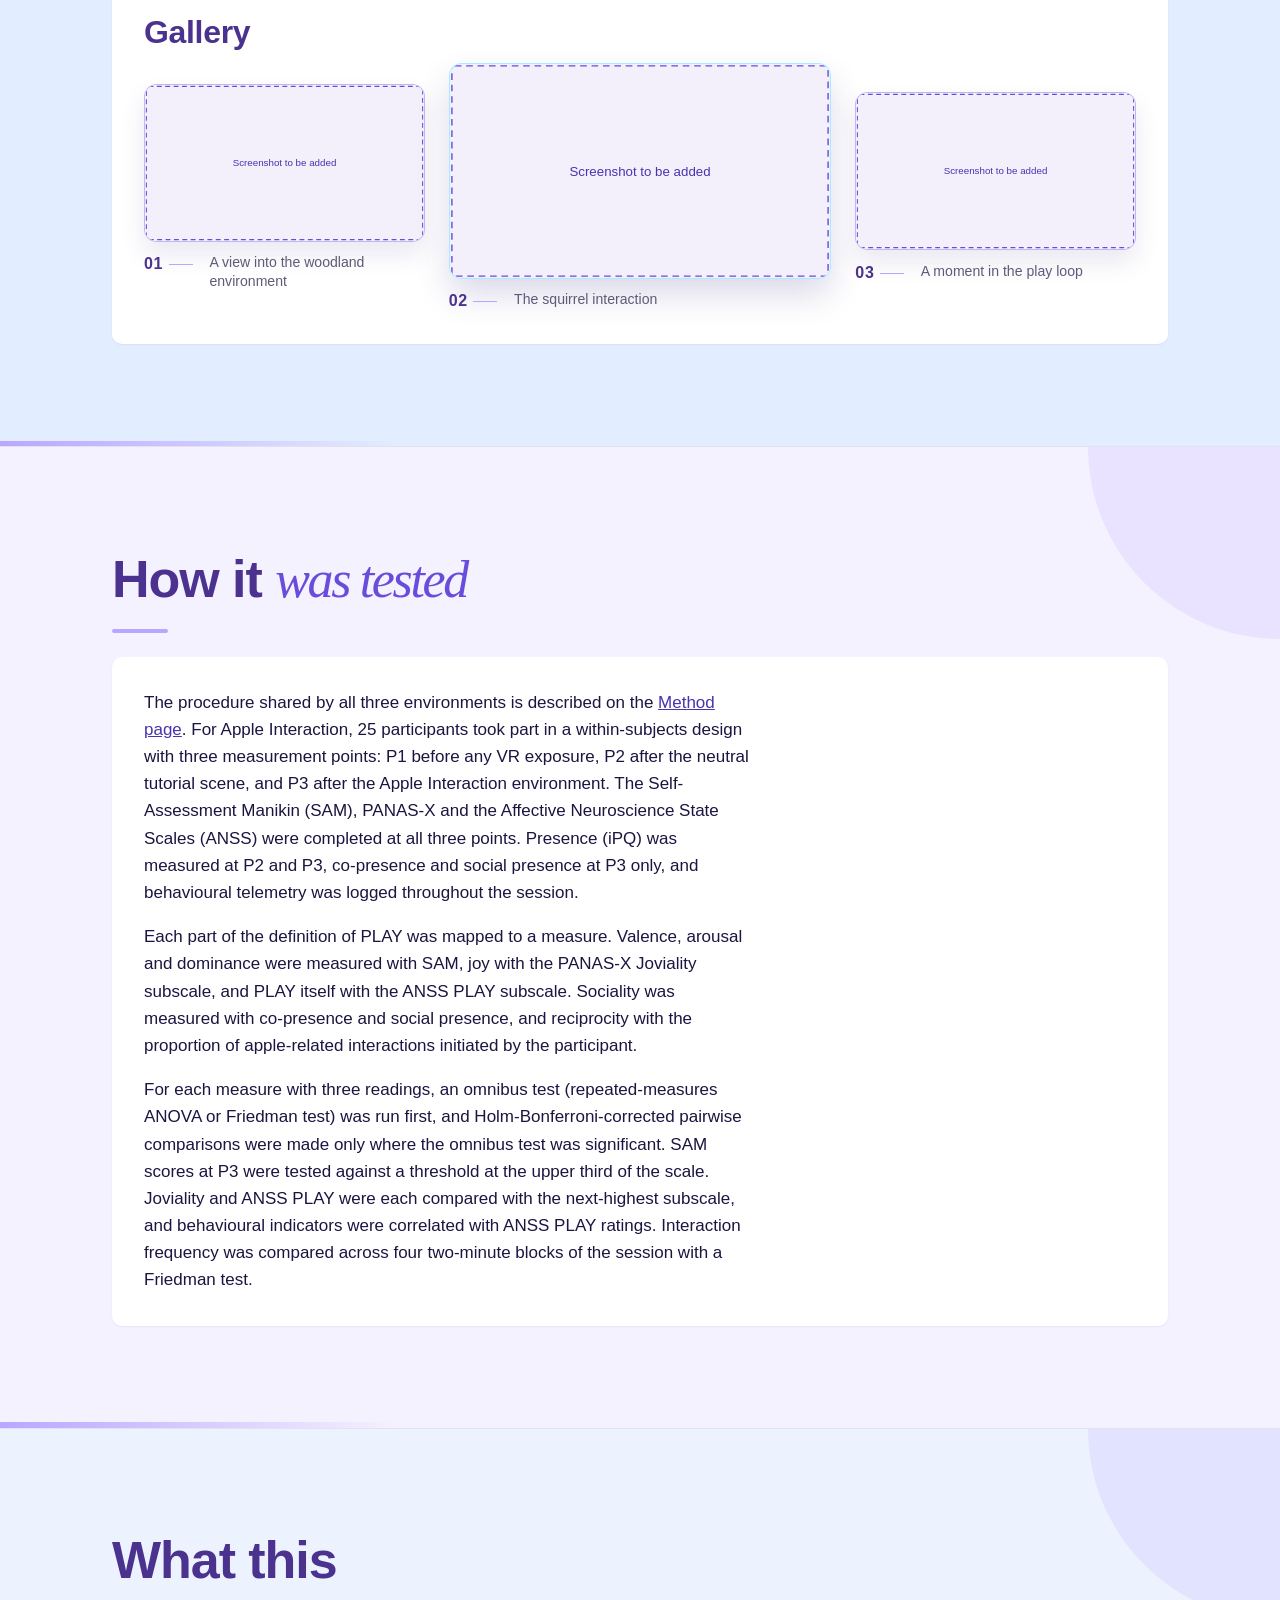
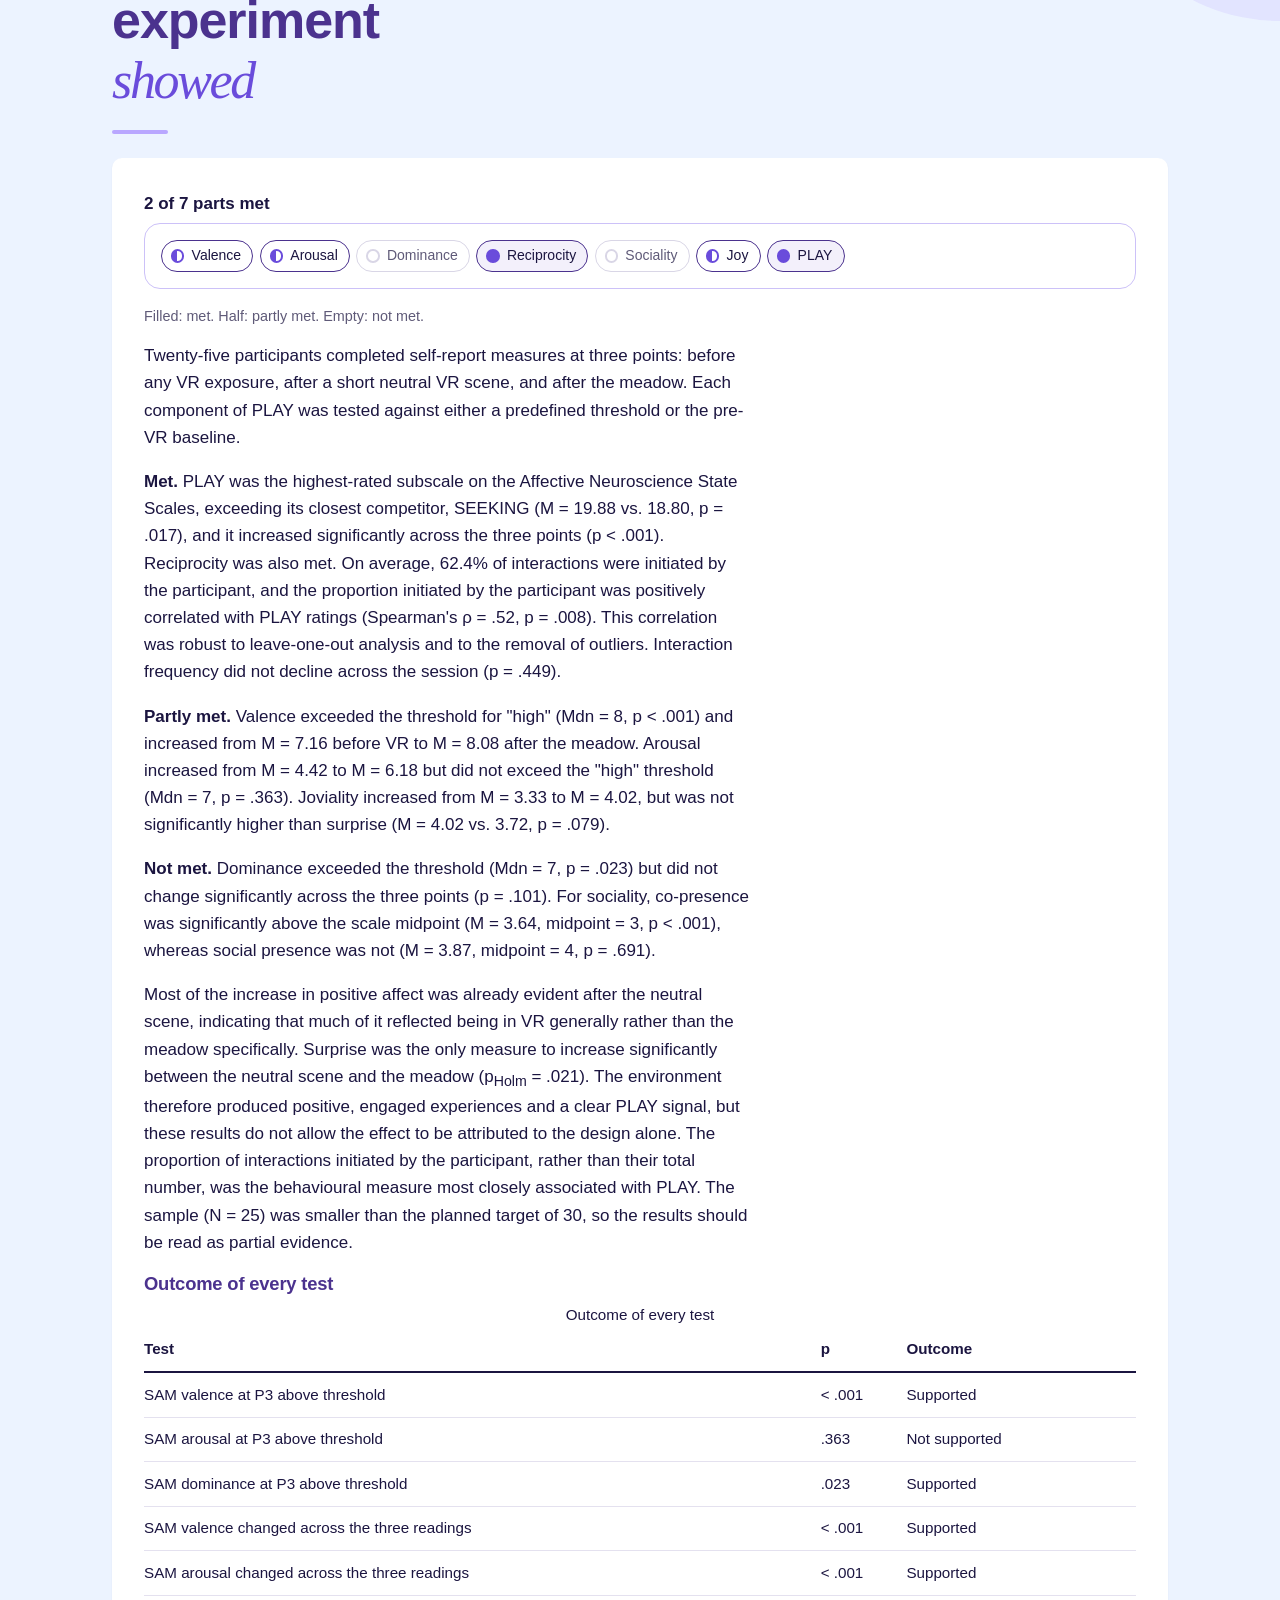
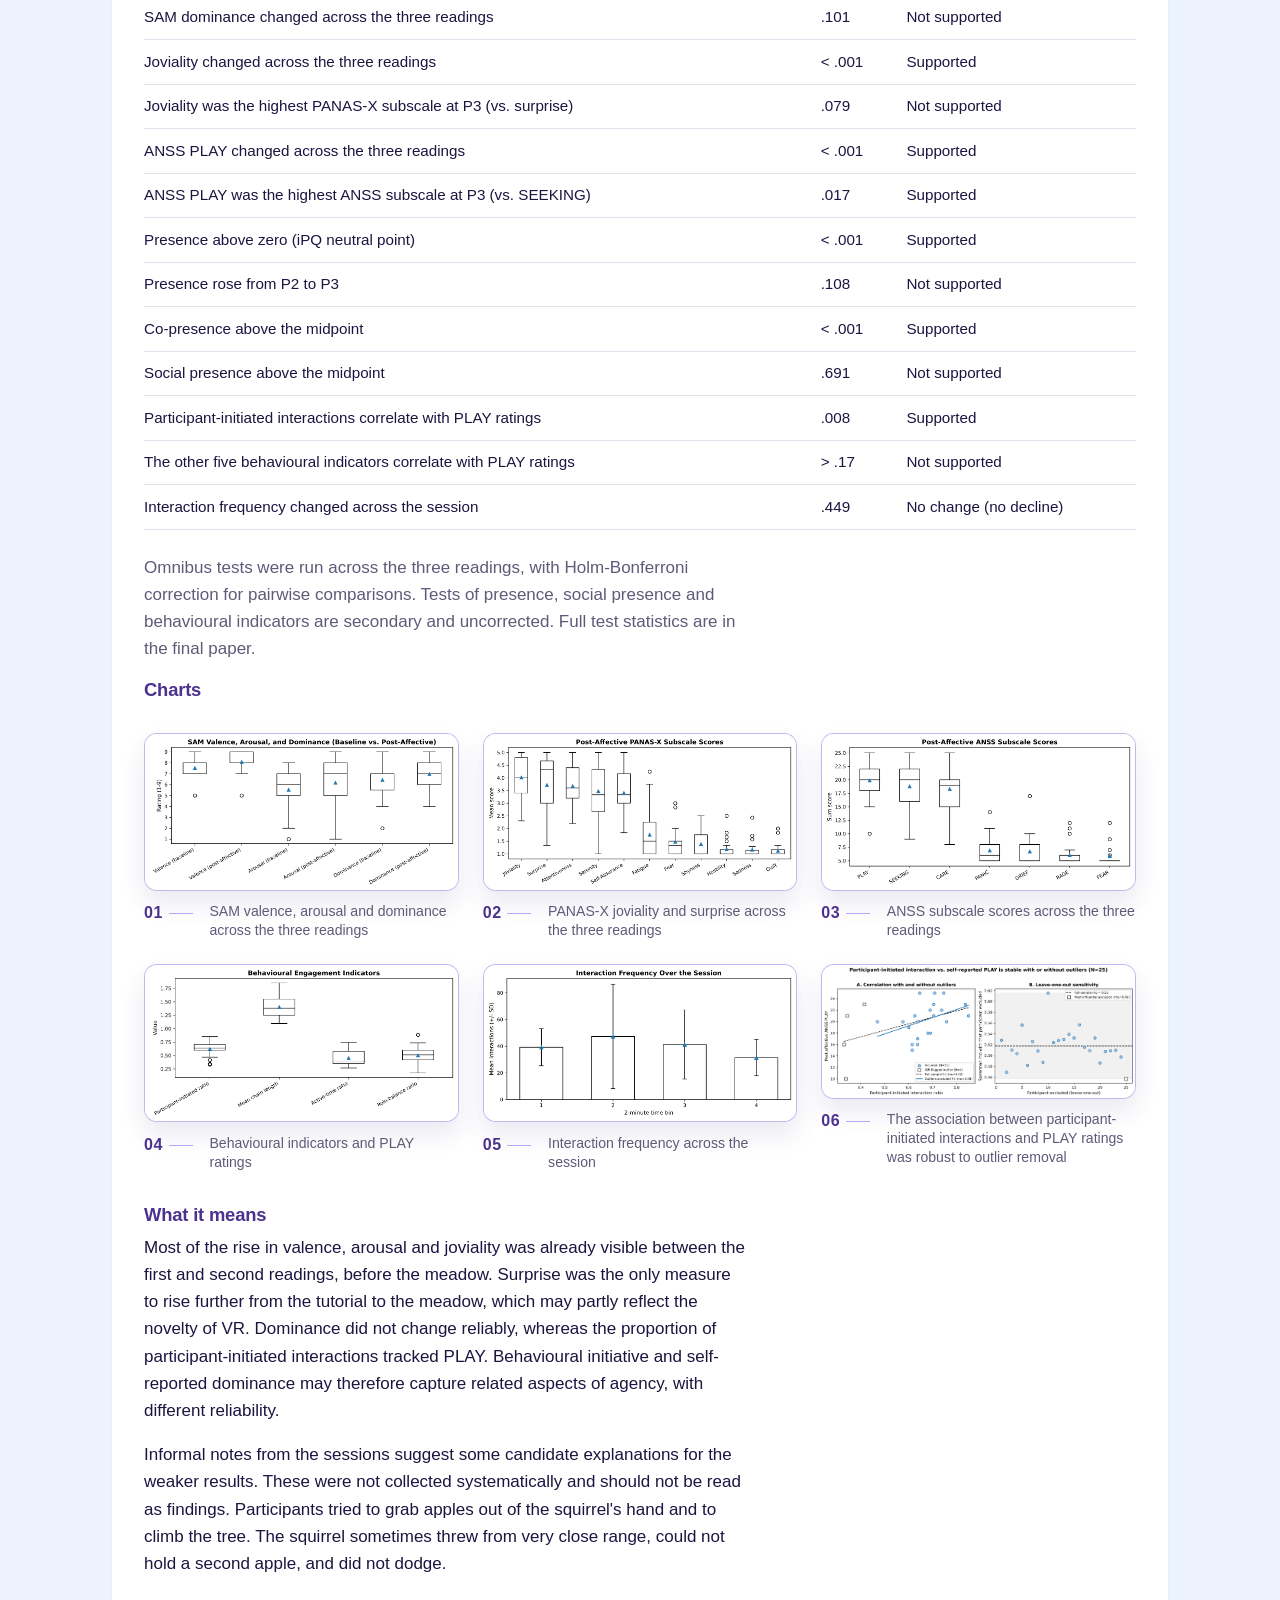
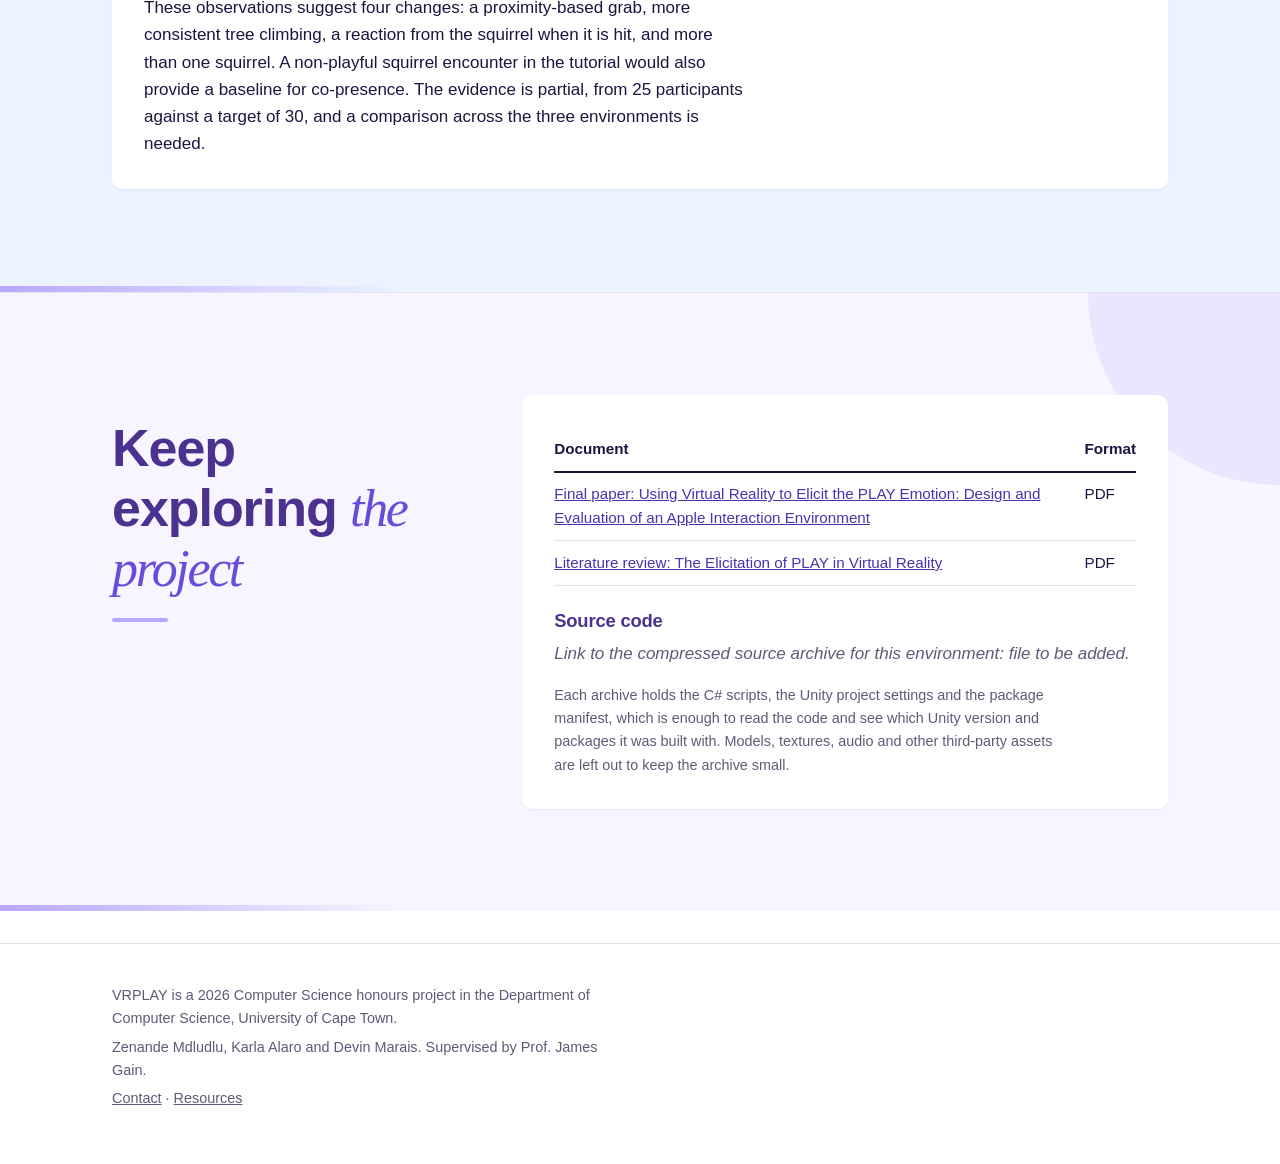
==== commit ad6e0e73: "Update image sources in apple-interaction.html" ====
--- a/apple-interaction.html
+++ b/apple-interaction.html
@@ -148,23 +148,23 @@
         <h3>Charts</h3>
         <div class="gallery charts">
           <figure>
-            <img src="img/apple-sam.png" alt="Box plots of SAM valence, arousal and dominance at the three readings" loading="lazy" decoding="async">
+            <img src="img/sam_boxplot.png" alt="Box plots of SAM valence, arousal and dominance at the three readings" loading="lazy" decoding="async">
             <figcaption><span class="gallery-number">01</span><span>SAM valence, arousal and dominance across the three readings</span></figcaption>
           </figure>
           <figure>
-            <img src="img/apple-panasx.png" alt="Box plots of PANAS-X joviality and surprise at the three readings" loading="lazy" decoding="async">
+            <img src="img/panasx_boxplot.png" alt="Box plots of PANAS-X joviality and surprise at the three readings" loading="lazy" decoding="async">
             <figcaption><span class="gallery-number">02</span><span>PANAS-X joviality and surprise across the three readings</span></figcaption>
           </figure>
           <figure>
-            <img src="img/apple-anss.png" alt="Box plots of ANSS subscale scores at the three readings" loading="lazy" decoding="async">
+            <img src="img/anss_boxplot.png" alt="Box plots of ANSS subscale scores at the three readings" loading="lazy" decoding="async">
             <figcaption><span class="gallery-number">03</span><span>ANSS subscale scores across the three readings</span></figcaption>
           </figure>
           <figure>
-            <img src="img/apple-behavioural.png" alt="Behavioural indicators plotted against ANSS PLAY ratings" loading="lazy" decoding="async">
+            <img src="img/behavioural_boxplot.png" alt="Behavioural indicators plotted against ANSS PLAY ratings" loading="lazy" decoding="async">
             <figcaption><span class="gallery-number">04</span><span>Behavioural indicators and PLAY ratings</span></figcaption>
           </figure>
           <figure>
-            <img src="img/apple-temporal.png" alt="Interaction frequency across four two-minute blocks of the session" loading="lazy" decoding="async">
+            <img src="img/temporal_engagement.png" alt="Interaction frequency across four two-minute blocks of the session" loading="lazy" decoding="async">
             <figcaption><span class="gallery-number">05</span><span>Interaction frequency across the session</span></figcaption>
           </figure>
           <figure>
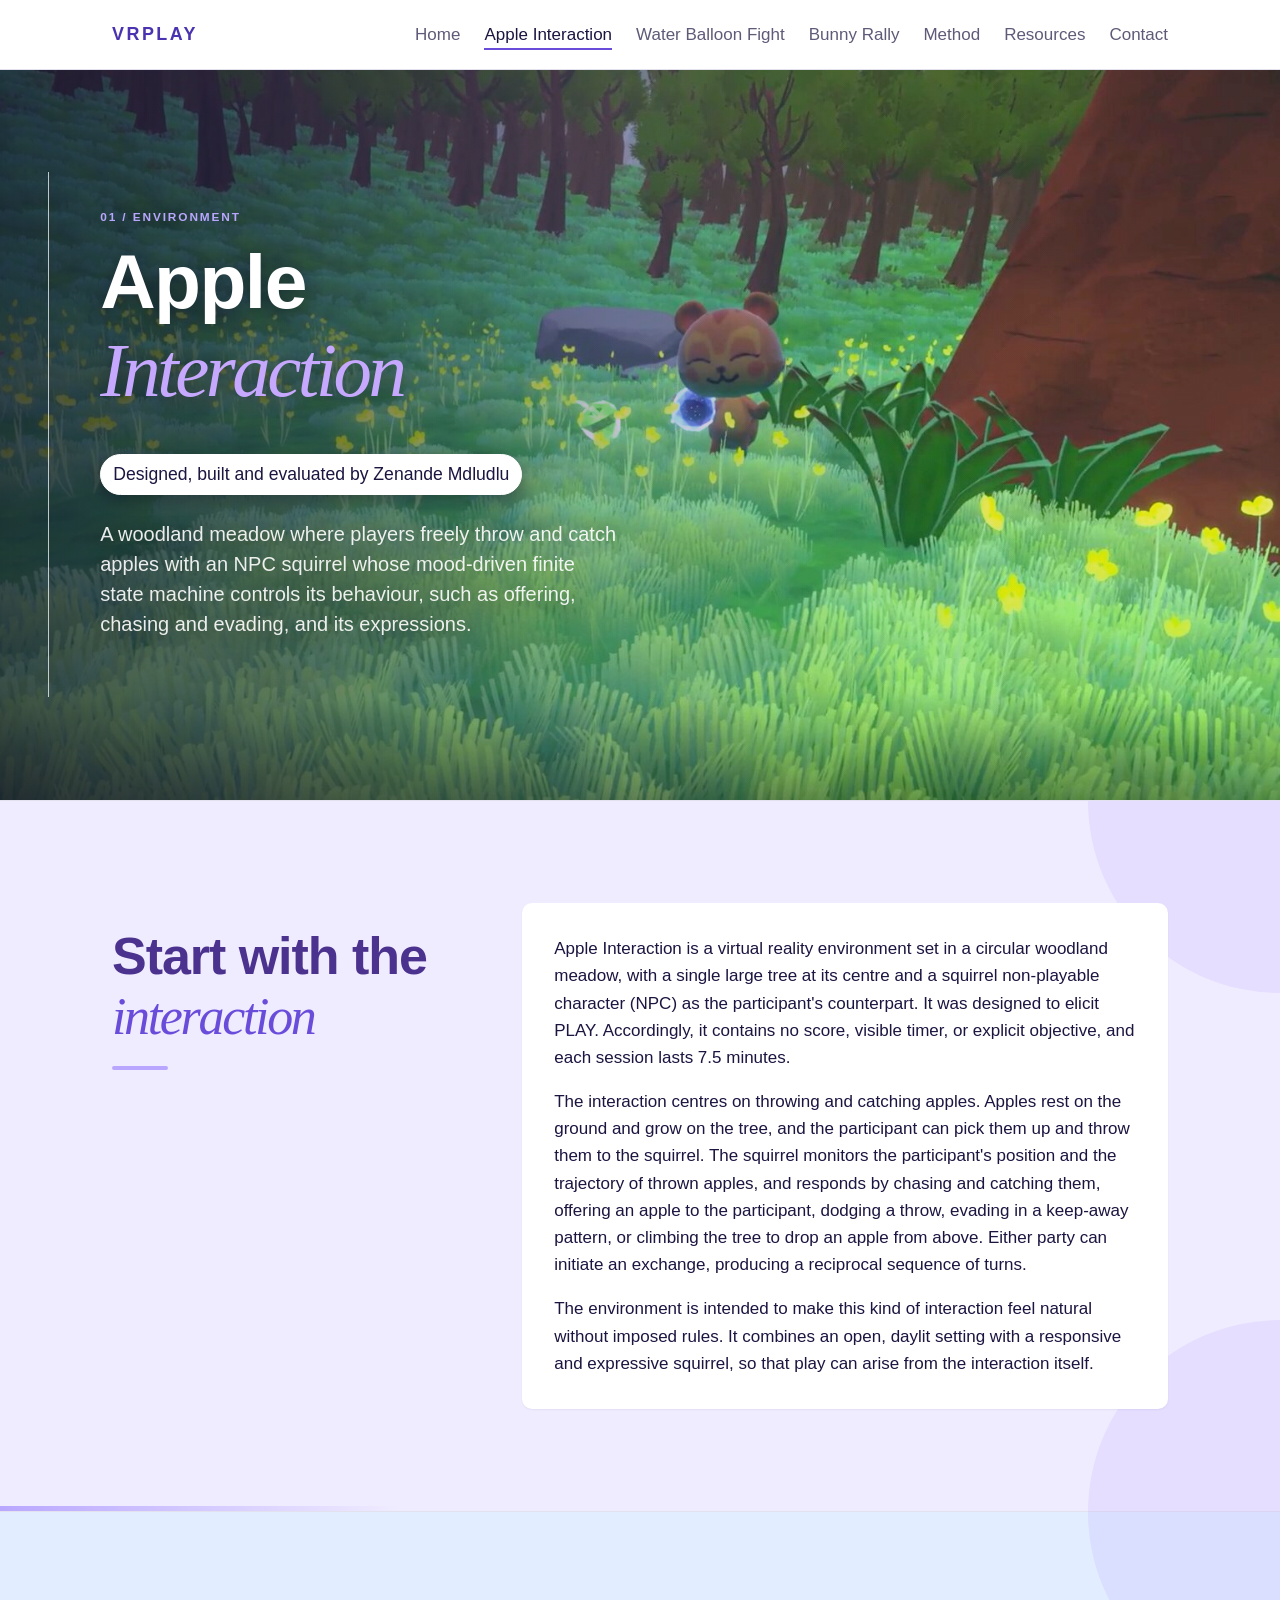
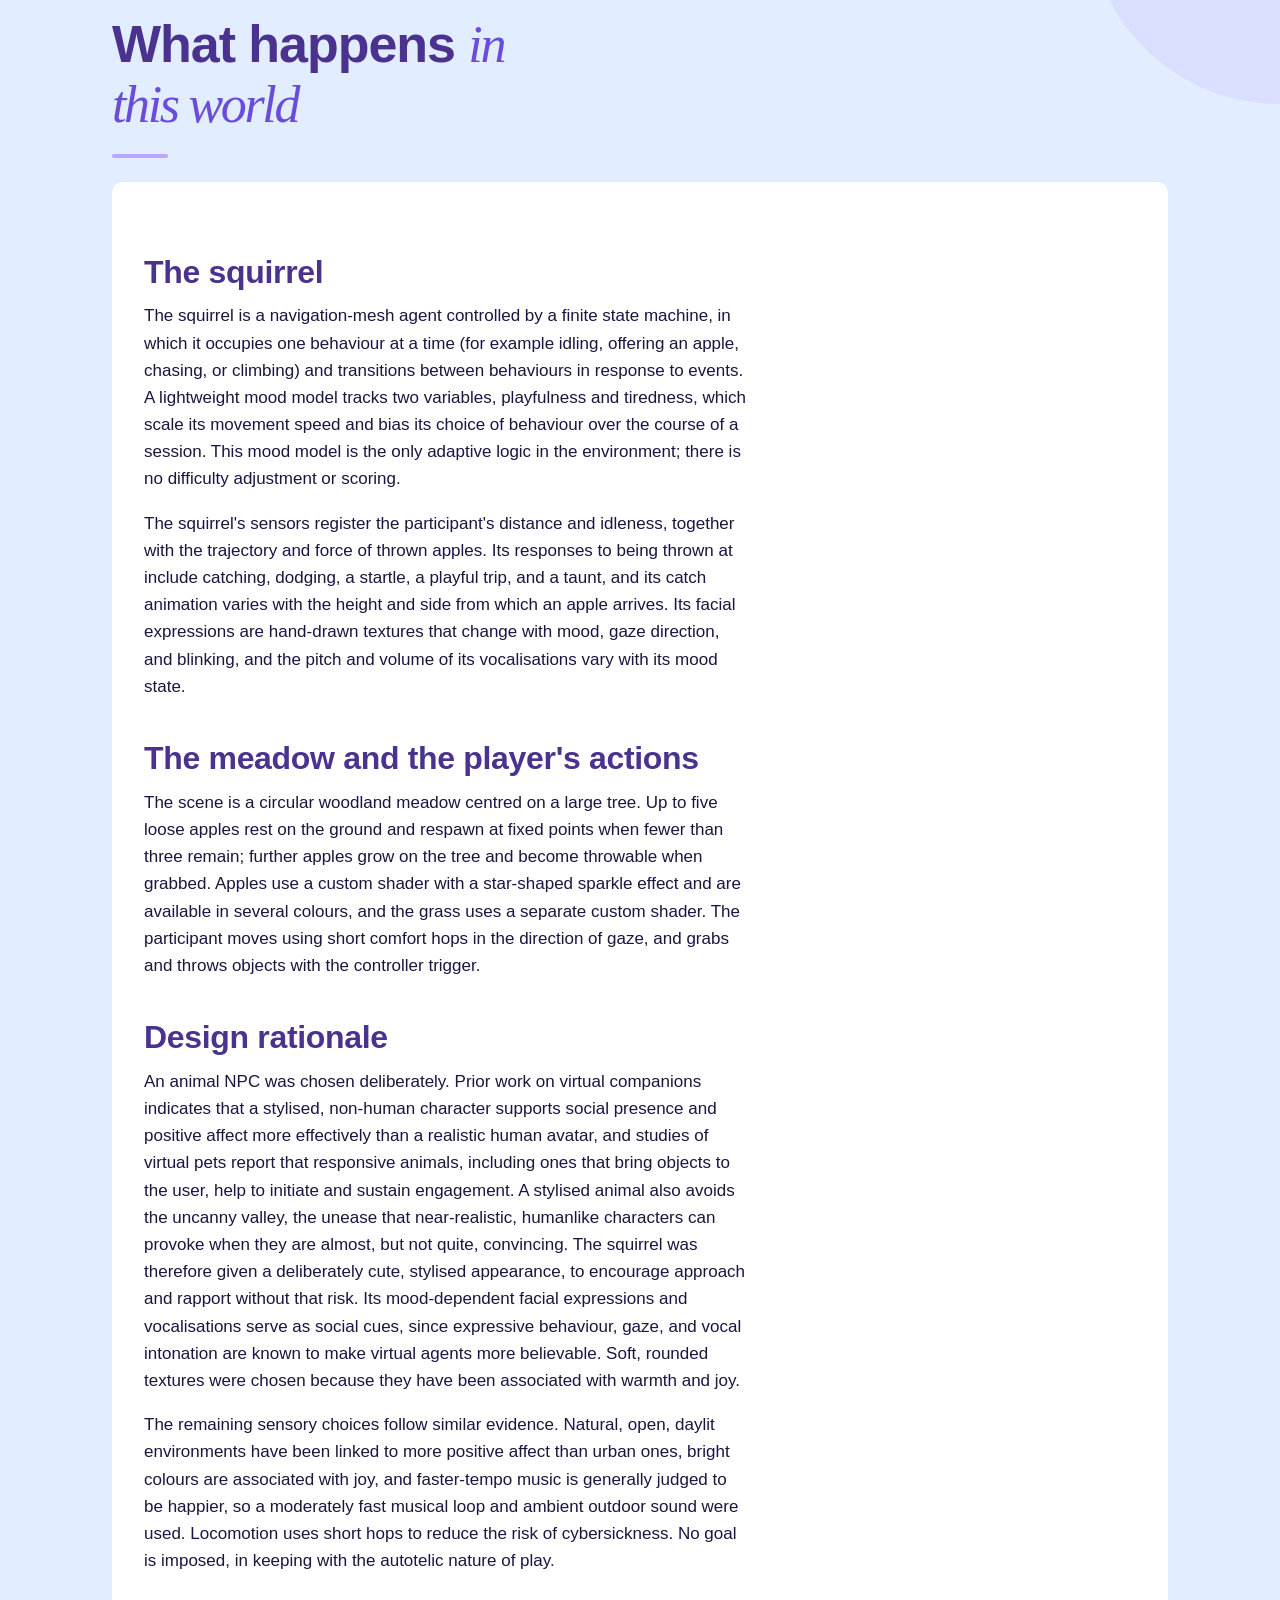
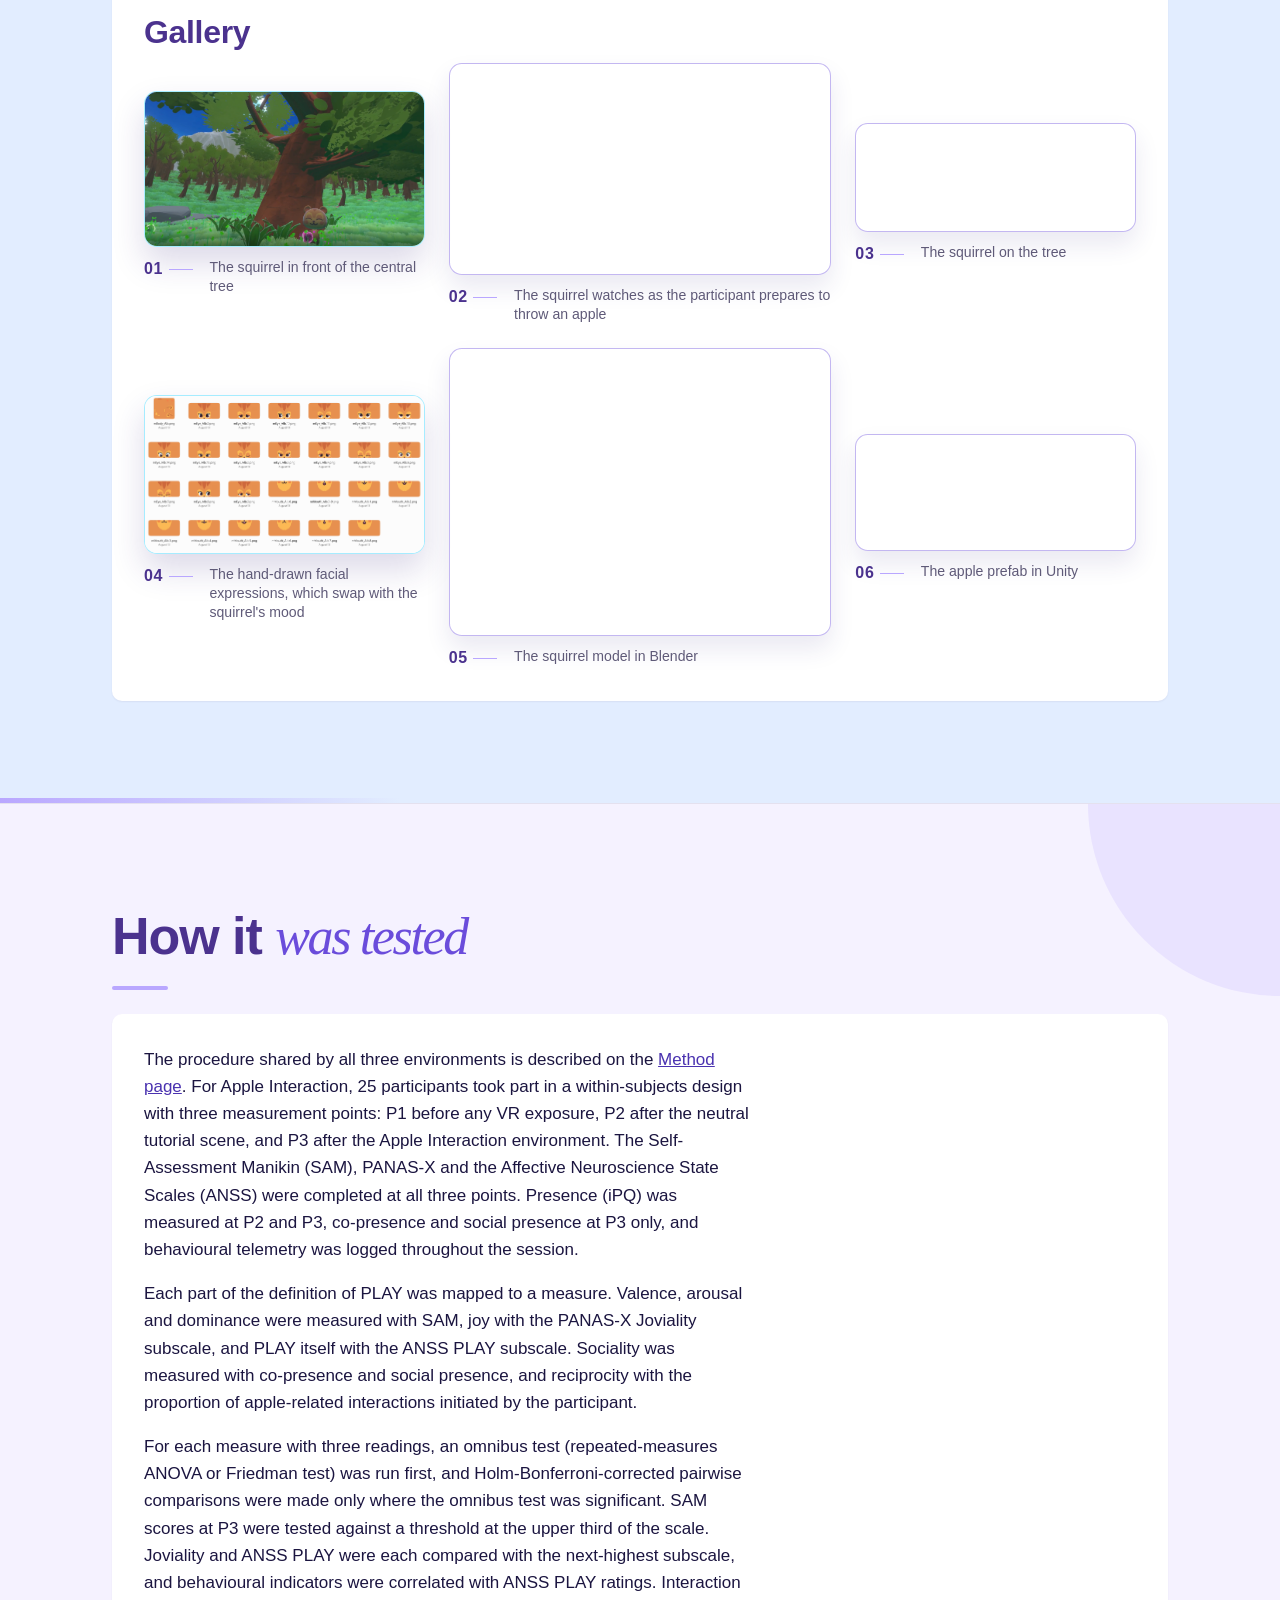
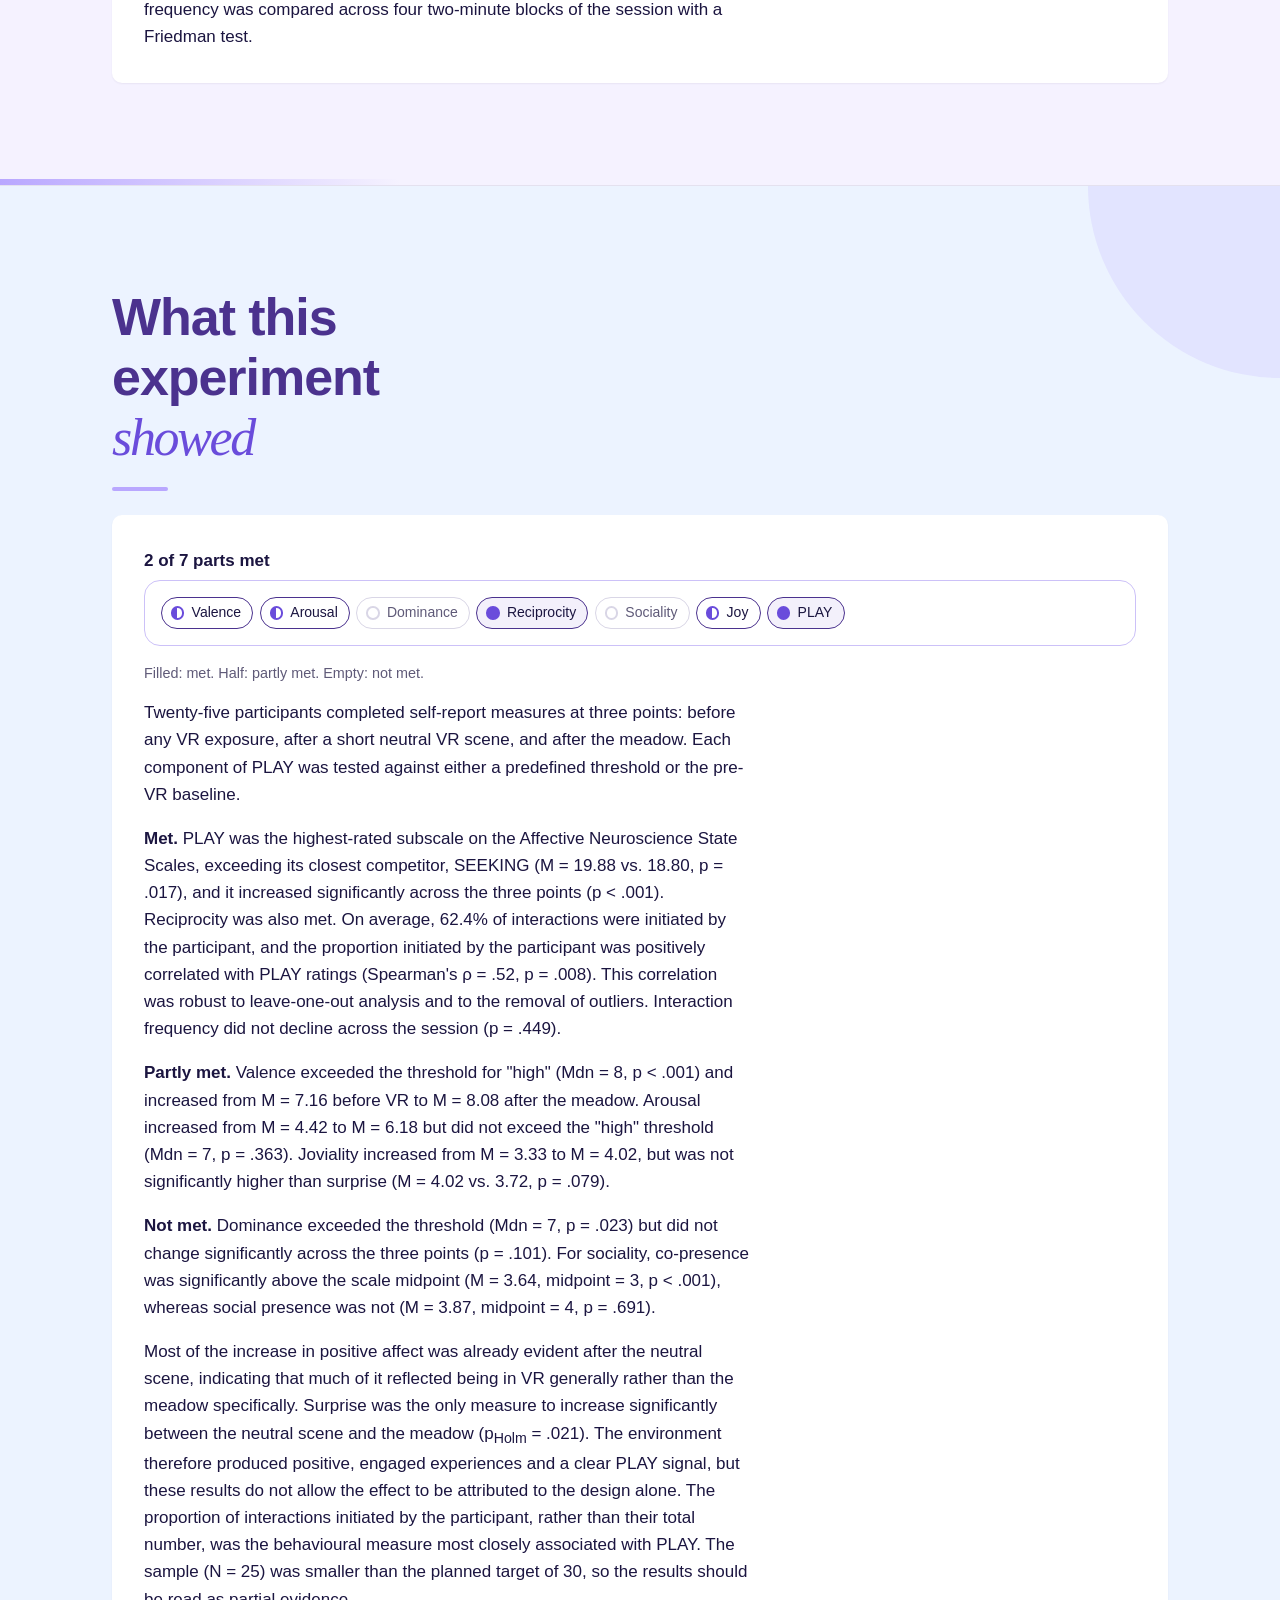
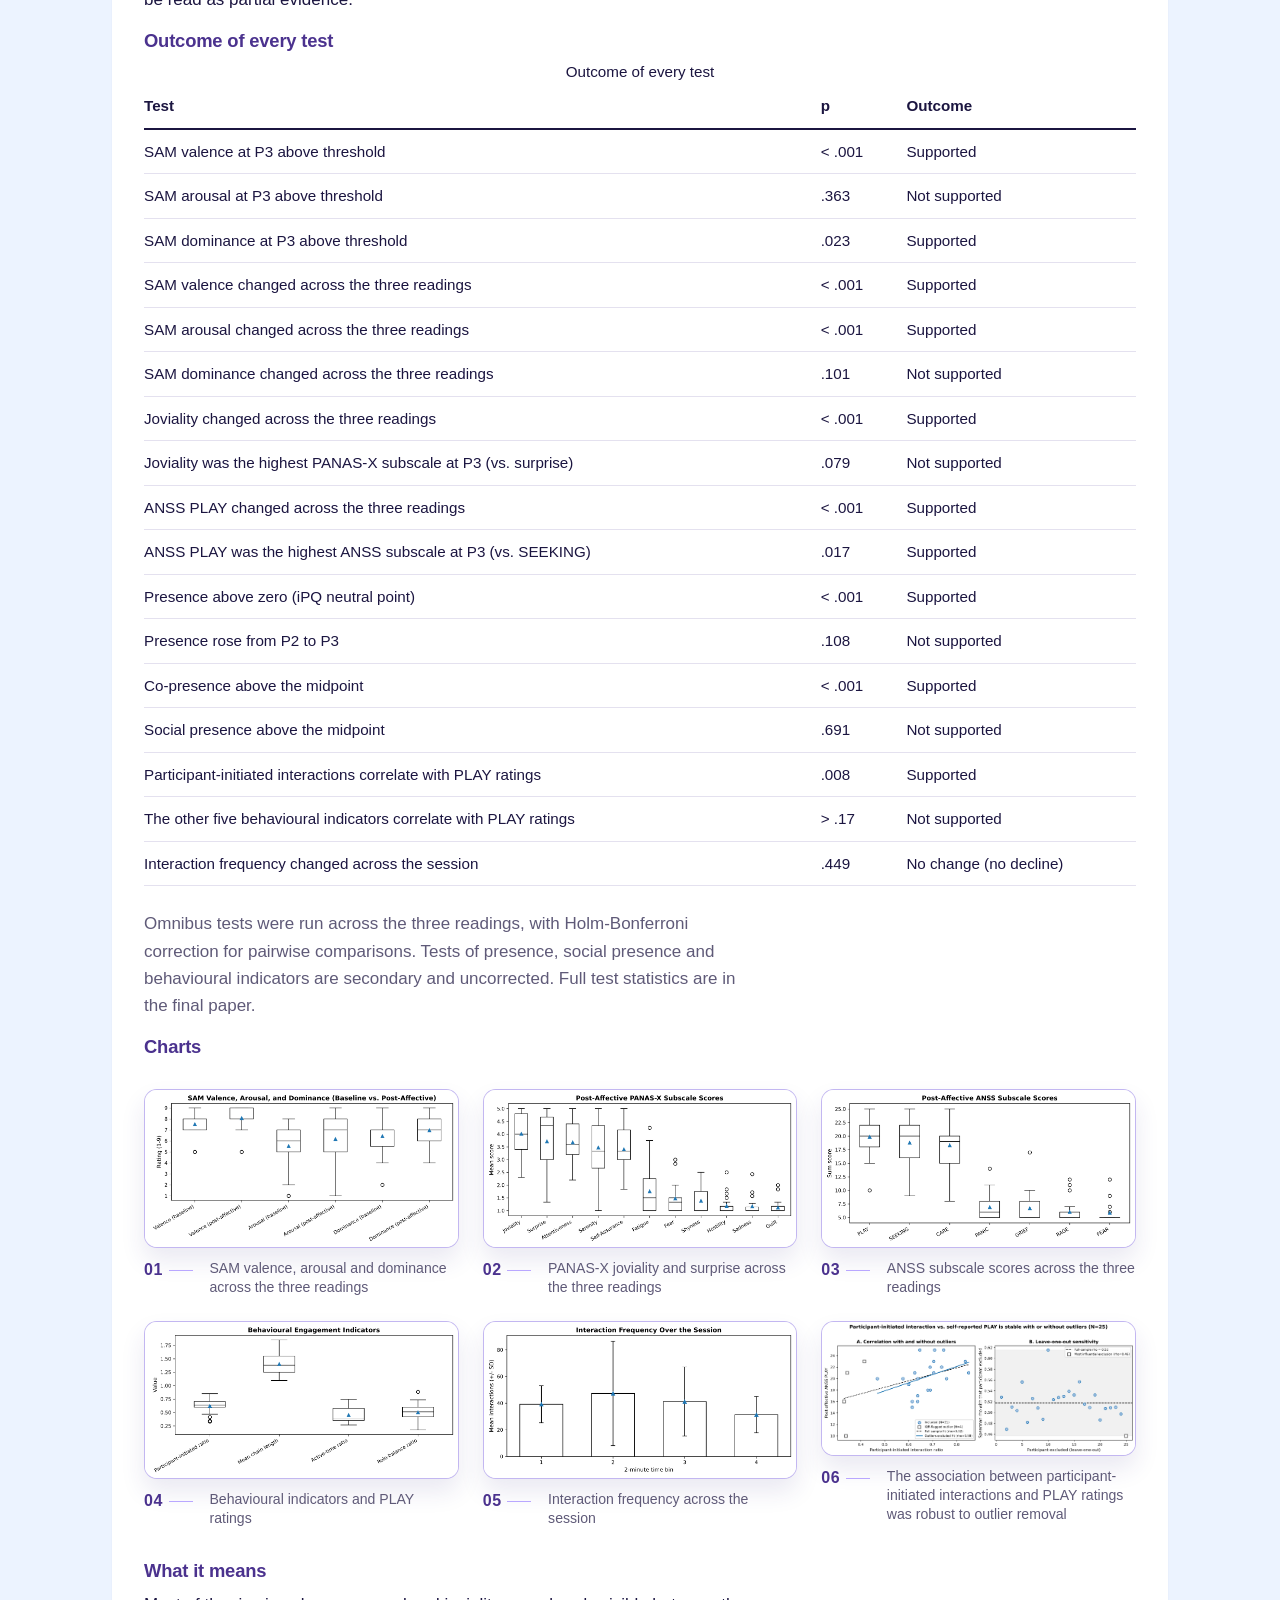
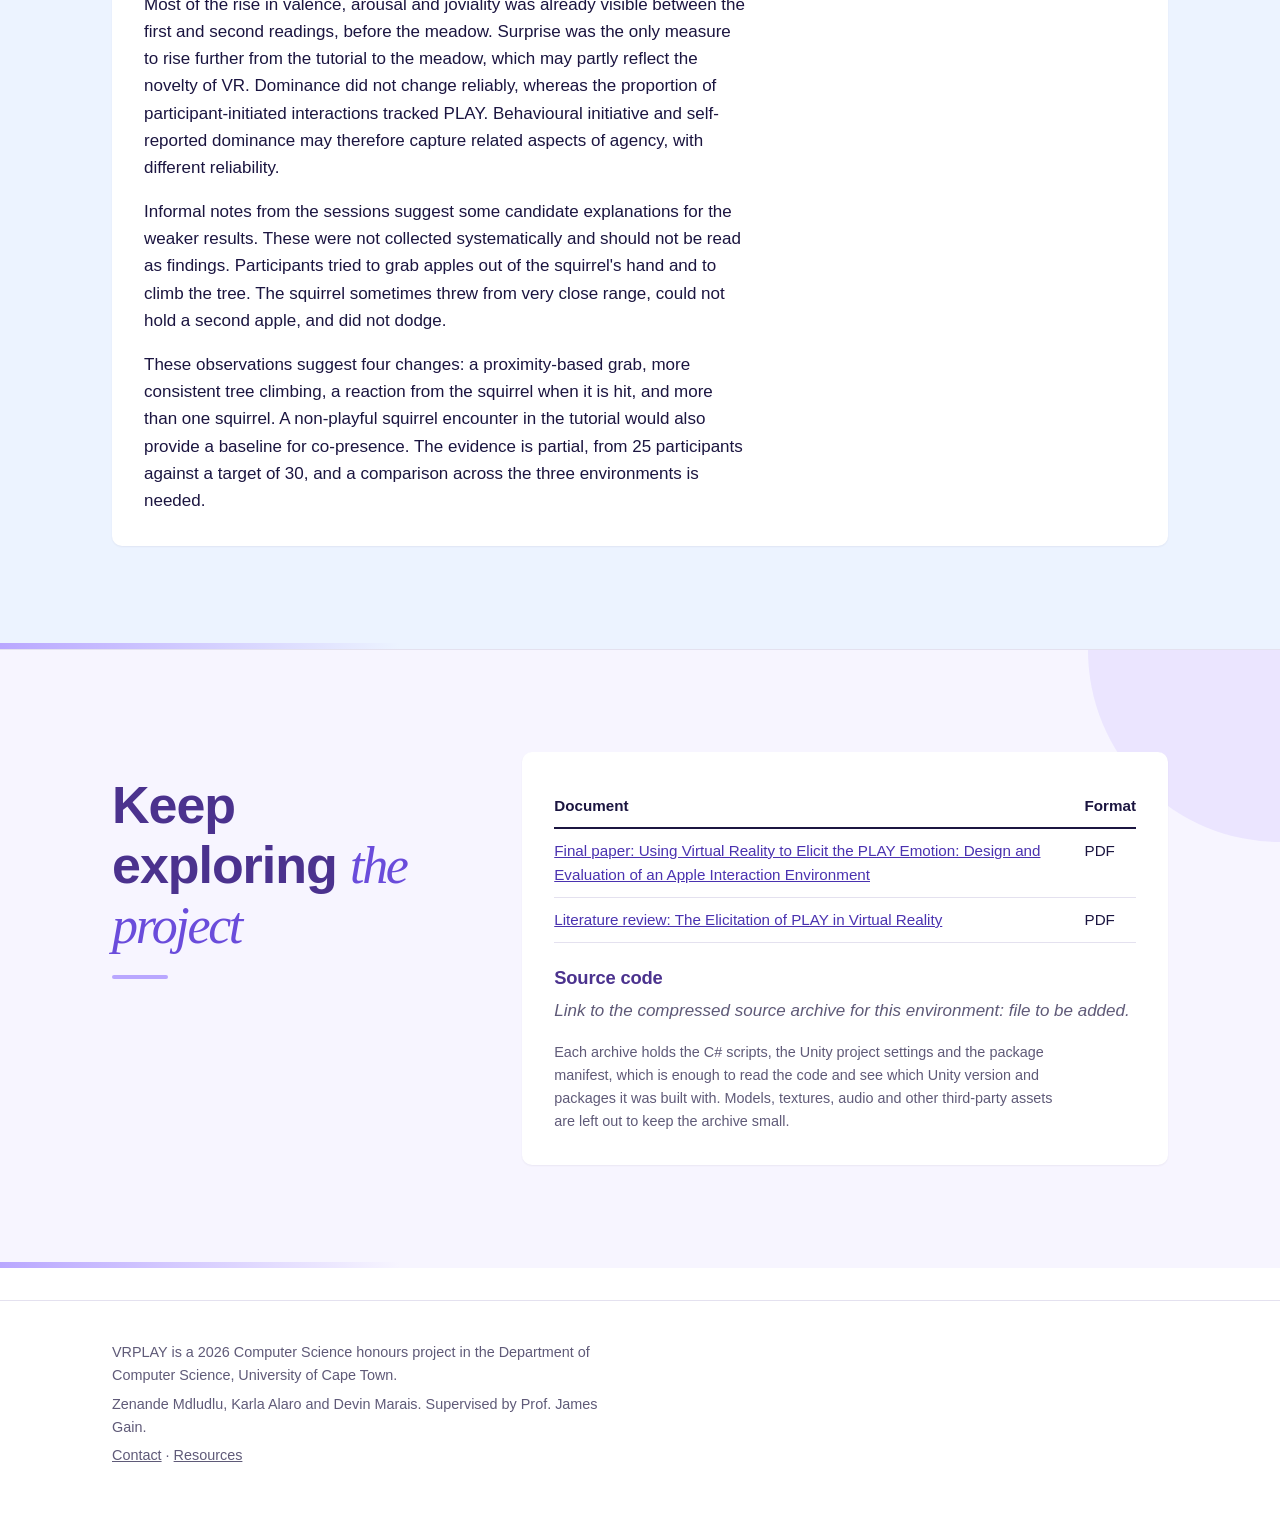
==== commit 9b05f7d8: "Added images" ====
--- a/apple-interaction.html
+++ b/apple-interaction.html
@@ -65,18 +65,30 @@
         <p>An animal NPC was chosen deliberately. Prior work on virtual companions indicates that a stylised, non-human character supports social presence and positive affect more effectively than a realistic human avatar, and studies of virtual pets report that responsive animals, including ones that bring objects to the user, help to initiate and sustain engagement. A stylised animal also avoids the uncanny valley, the unease that near-realistic, humanlike characters can provoke when they are almost, but not quite, convincing. The squirrel was therefore given a deliberately cute, stylised appearance, to encourage approach and rapport without that risk. Its mood-dependent facial expressions and vocalisations serve as social cues, since expressive behaviour, gaze, and vocal intonation are known to make virtual agents more believable. Soft, rounded textures were chosen because they have been associated with warmth and joy.</p>
         <p>The remaining sensory choices follow similar evidence. Natural, open, daylit environments have been linked to more positive affect than urban ones, bright colours are associated with joy, and faster-tempo music is generally judged to be happier, so a moderately fast musical loop and ambient outdoor sound were used. Locomotion uses short hops to reduce the risk of cybersickness. No goal is imposed, in keeping with the autotelic nature of play.</p>
         <h3>Gallery</h3>
-        <div class="gallery">
-          <figure class="gallery-supporting">
-            <img src="img/placeholder.svg" alt="" width="1600" height="900">
-            <figcaption><span class="gallery-number">01</span><span>A view into the woodland environment</span></figcaption>
-          </figure>
+                <div class="gallery">
           <figure class="gallery-featured">
-            <img src="img/placeholder.svg" alt="" width="1600" height="900">
-            <figcaption><span class="gallery-number">02</span><span>The squirrel interaction</span></figcaption>
-          </figure>
-          <figure class="gallery-supporting">
-            <img src="img/placeholder.svg" alt="" width="1600" height="900">
-            <figcaption><span class="gallery-number">03</span><span>A moment in the play loop</span></figcaption>
+            <img src="img/SquirrelInFront.png" alt="The squirrel standing in front of the central tree in the meadow" loading="lazy" decoding="async">
+            <figcaption><span class="gallery-number">01</span><span>The squirrel in front of the central tree</span></figcaption>
+          </figure>
+          <figure class="gallery-supporting">
+            <img src="img/SquirrelWatch.png" alt="The squirrel watching as the participant holds an apple, about to throw it" loading="lazy" decoding="async">
+            <figcaption><span class="gallery-number">02</span><span>The squirrel watches as the participant prepares to throw an apple</span></figcaption>
+          </figure>
+          <figure class="gallery-supporting">
+            <img src="img/SquirrelOnTree.png" alt="The squirrel climbing on the tree" loading="lazy" decoding="async">
+            <figcaption><span class="gallery-number">03</span><span>The squirrel on the tree</span></figcaption>
+          </figure>
+          <figure class="gallery-featured">
+            <img src="img/Expressions.png" alt="The set of hand-drawn squirrel facial expressions" loading="lazy" decoding="async">
+            <figcaption><span class="gallery-number">04</span><span>The hand-drawn facial expressions, which swap with the squirrel's mood</span></figcaption>
+          </figure>
+          <figure class="gallery-supporting">
+            <img src="img/SquirrelInBlender.png" alt="The squirrel model shown in Blender" loading="lazy" decoding="async">
+            <figcaption><span class="gallery-number">05</span><span>The squirrel model in Blender</span></figcaption>
+          </figure>
+          <figure class="gallery-supporting">
+            <img src="img/ApplePrefab.png" alt="The apple prefab in Unity" loading="lazy" decoding="async">
+            <figcaption><span class="gallery-number">06</span><span>The apple prefab in Unity</span></figcaption>
           </figure>
         </div>
       </div>
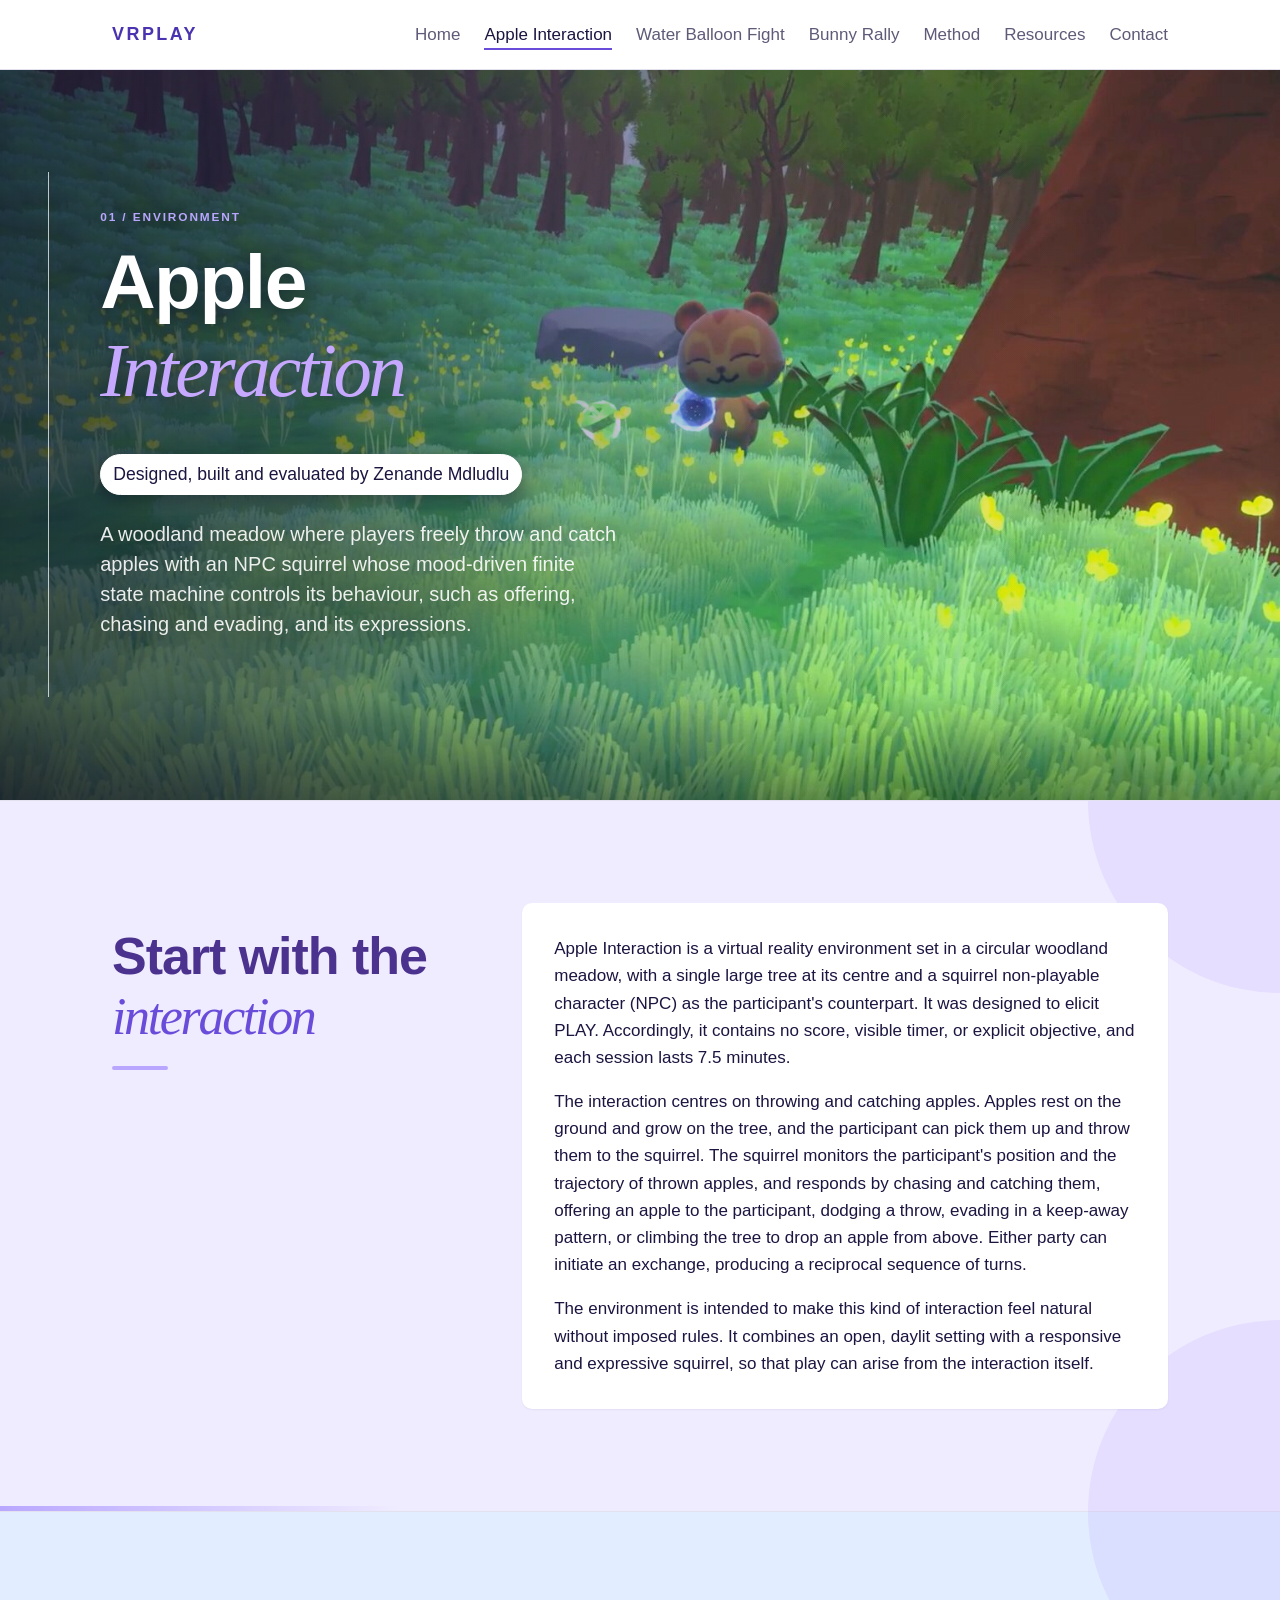
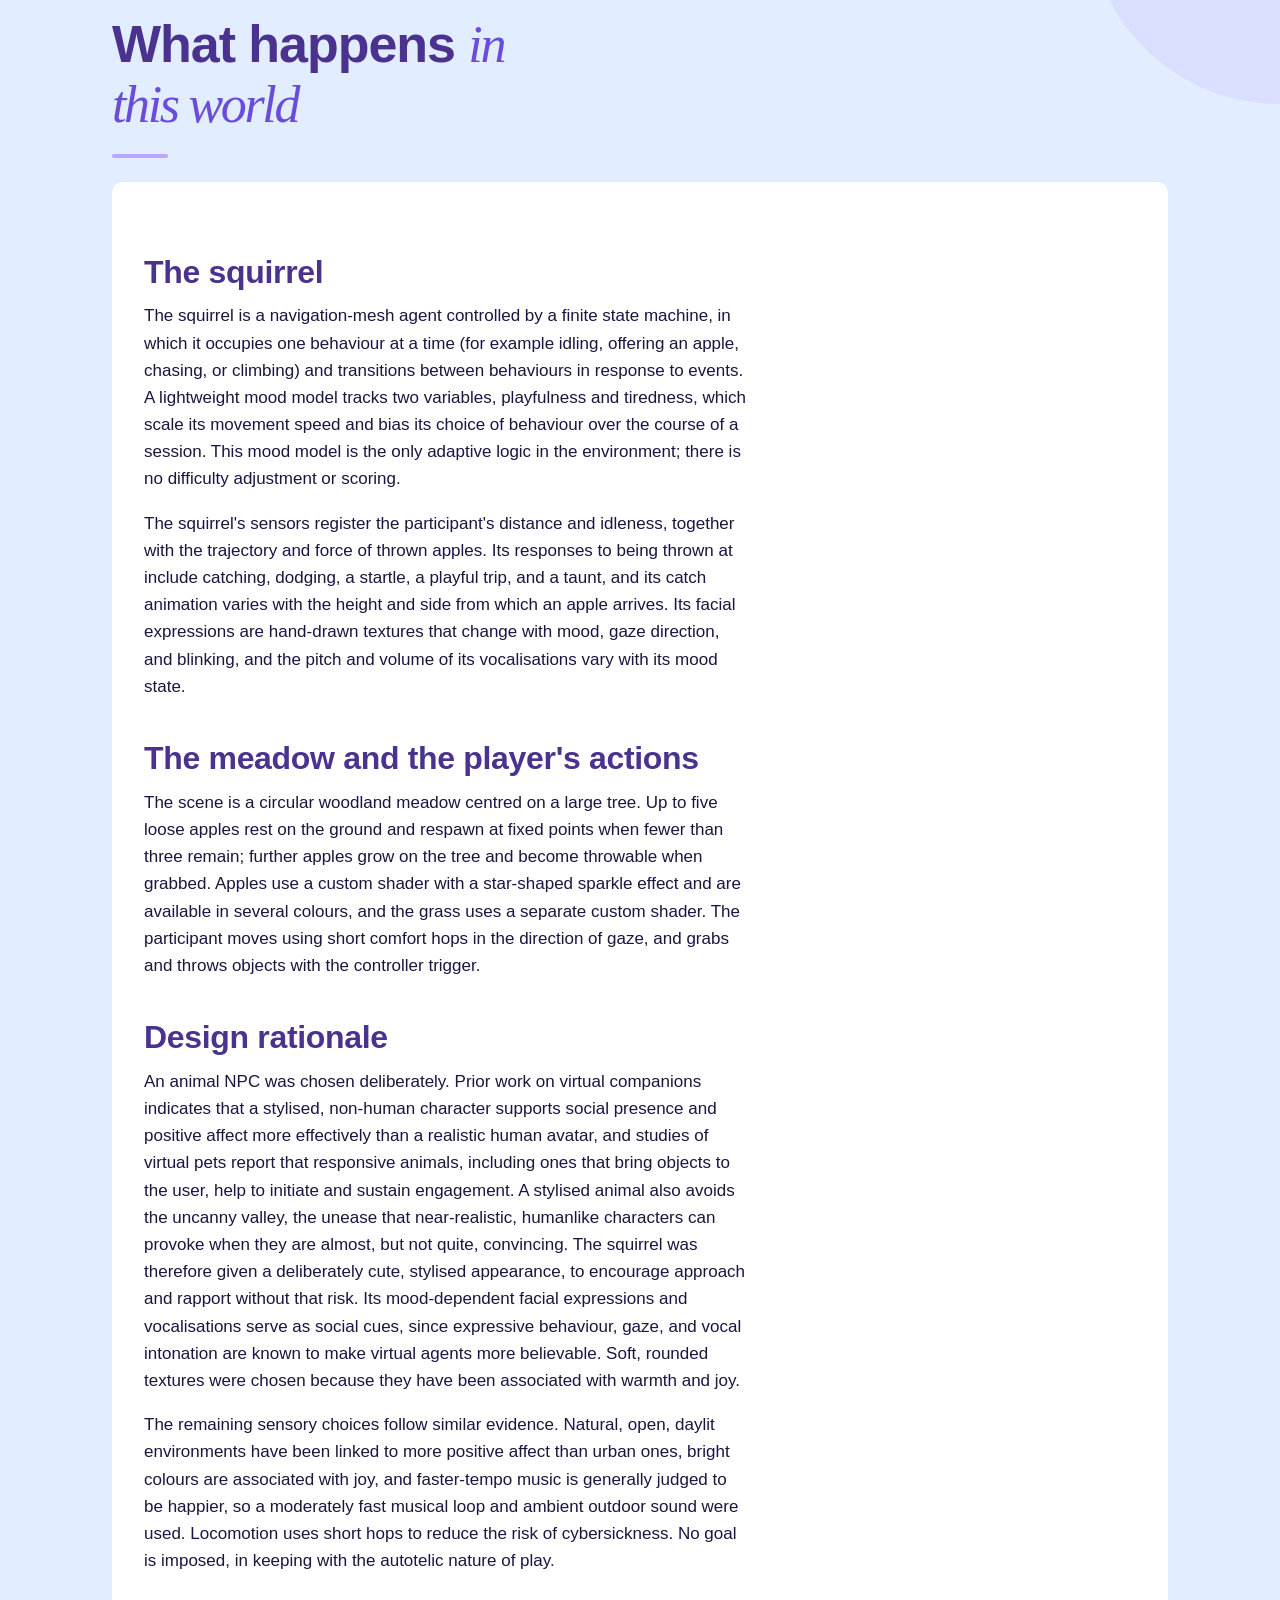
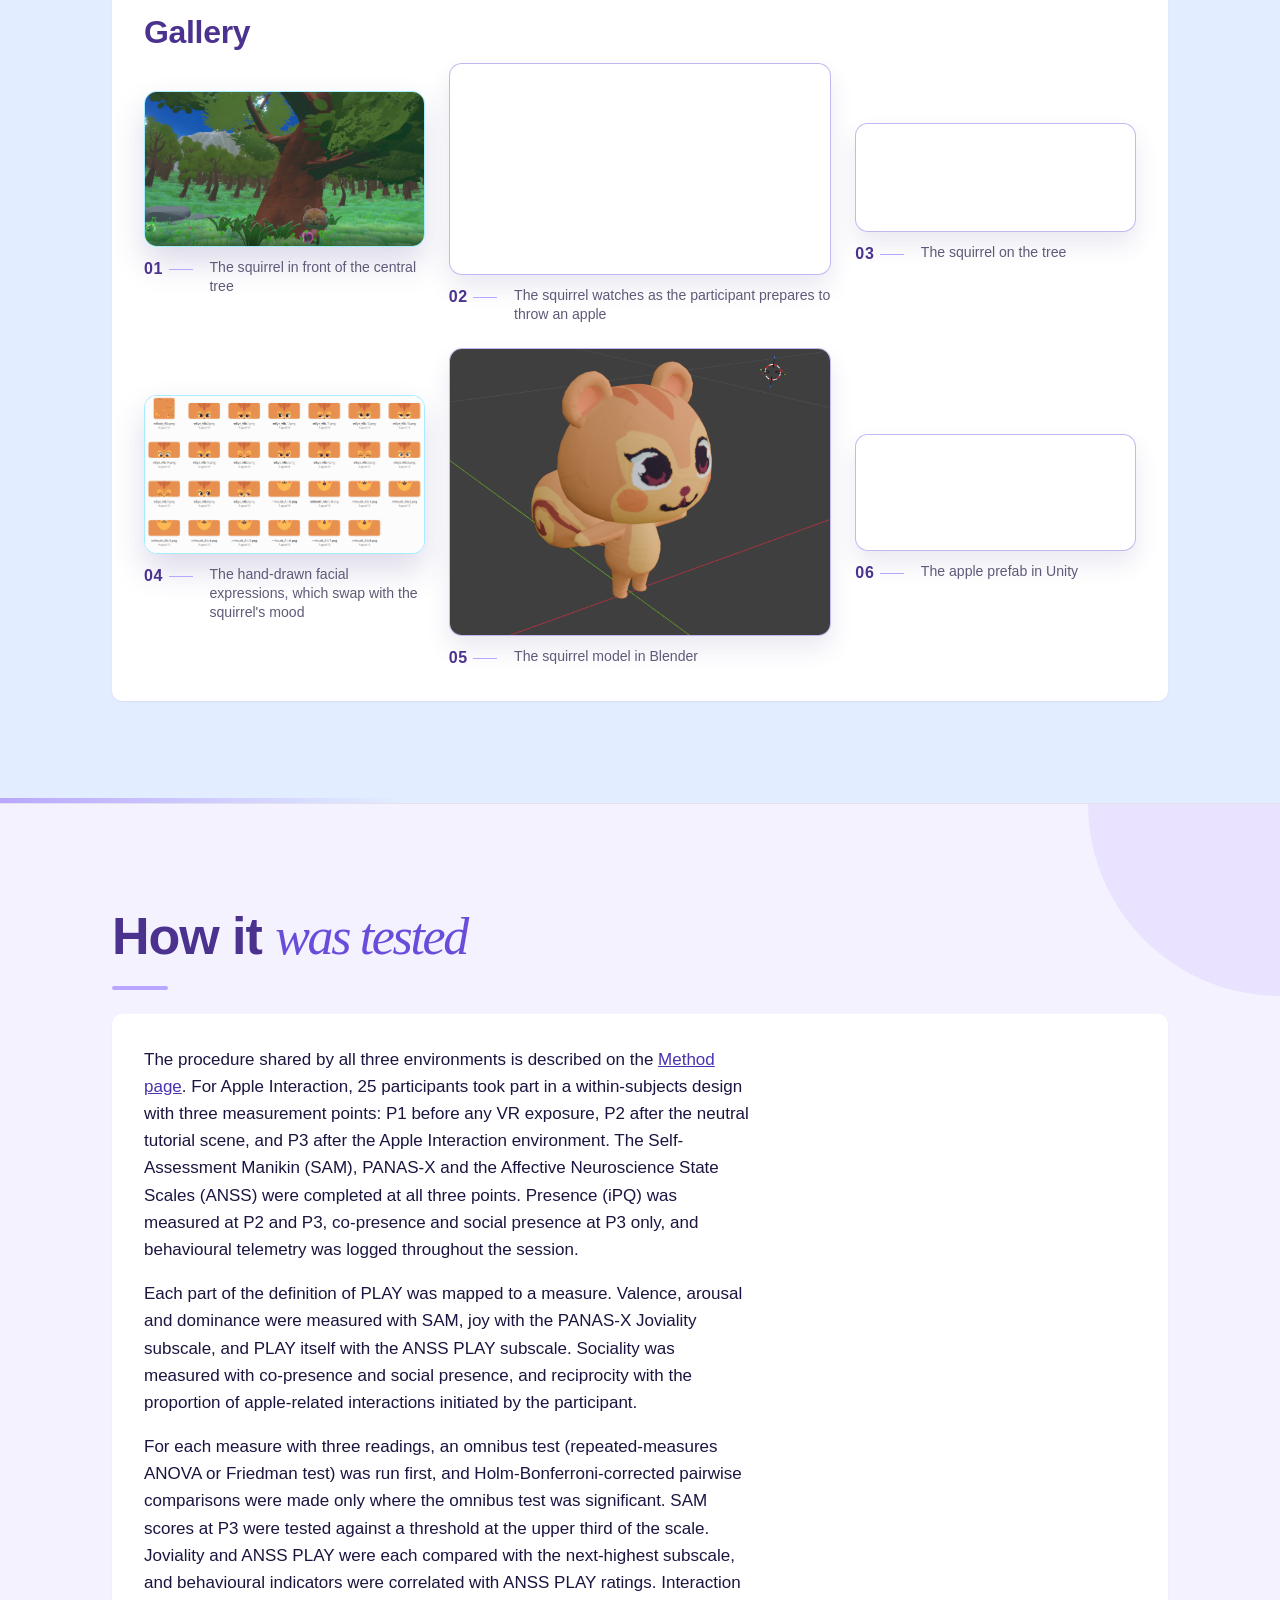
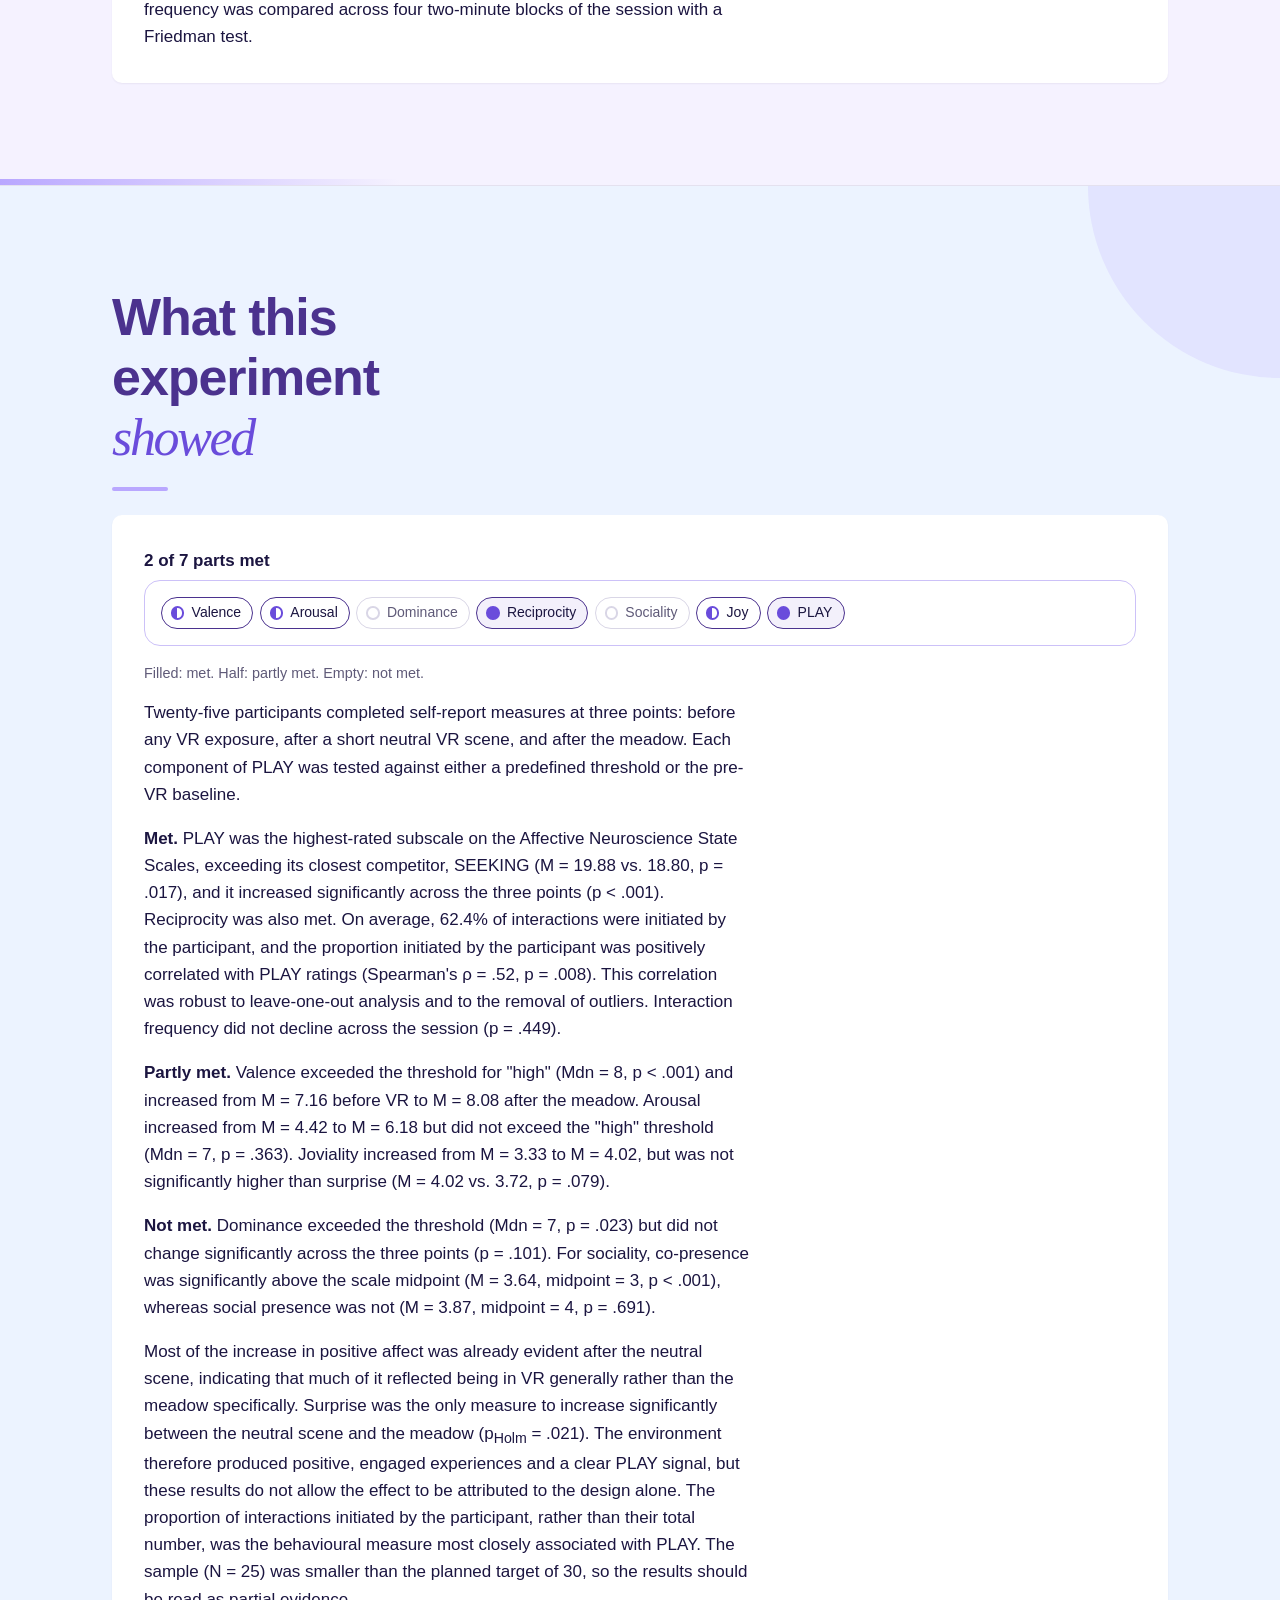
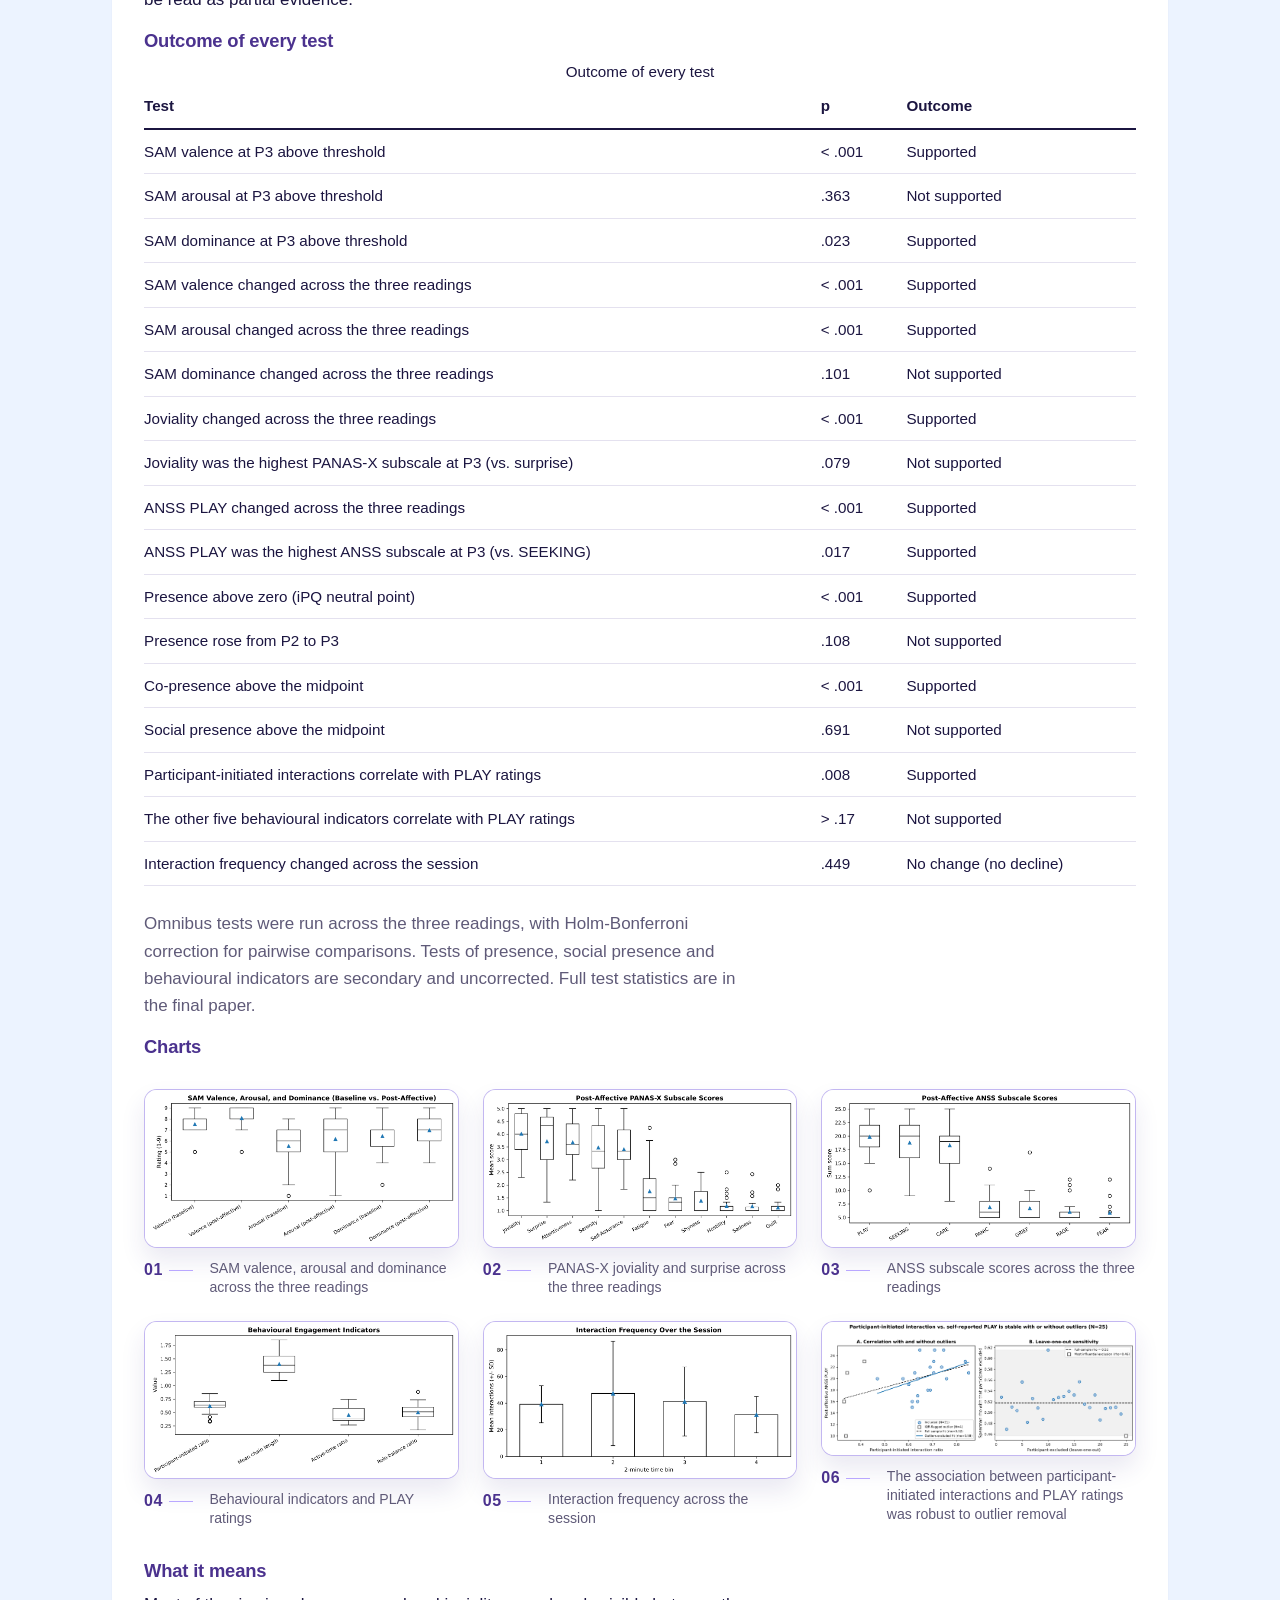
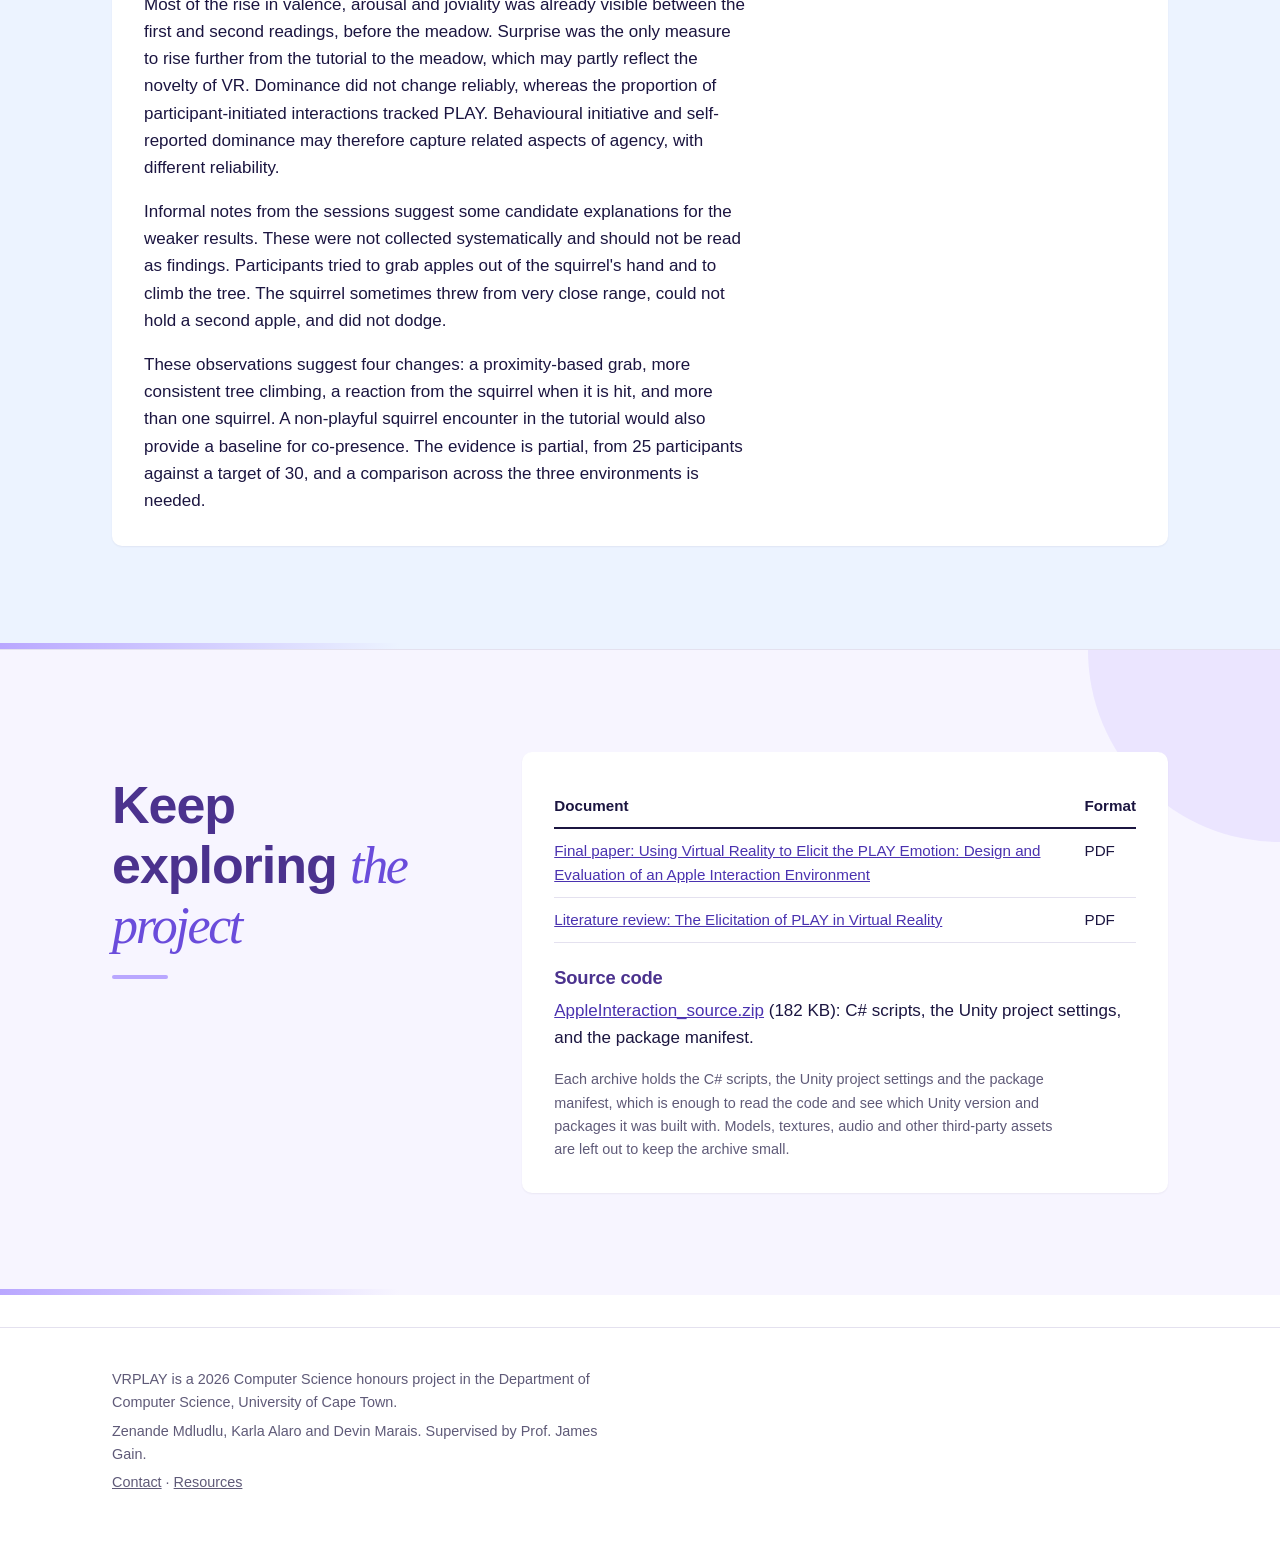
==== commit b13a2583: "Added code zip" ====
--- a/apple-interaction.html
+++ b/apple-interaction.html
@@ -210,8 +210,7 @@
           </table>
         </div>
         <h3>Source code</h3>
-        <p class="todo">Link to the compressed source archive for this environment: file to be added.</p>
-        <p class="code-note">Each archive holds the C# scripts, the Unity project settings and the package manifest, which is enough to read the code and see which Unity version and packages it was built with. Models, textures, audio and other third-party assets are left out to keep the archive small.</p>
+<p><a href="code/AppleInteraction_source.zip">AppleInteraction_source.zip</a> (182 KB): C# scripts, the Unity project settings, and the package manifest.</p>        <p class="code-note">Each archive holds the C# scripts, the Unity project settings and the package manifest, which is enough to read the code and see which Unity version and packages it was built with. Models, textures, audio and other third-party assets are left out to keep the archive small.</p>
       </div>
     </div>
   </section>
--- a/css/style.css
+++ b/css/style.css
@@ -622,6 +622,123 @@
   margin-top: 0.45rem;
 }
 
+/* Findings added to the Bunny Rally results panel. Keep these elements
+   within the existing white-panel visual language instead of falling back
+   to browser defaults. */
+.results-highlights {
+  display: grid;
+  grid-template-columns: repeat(3, minmax(0, 1fr));
+  gap: 0.75rem;
+  margin: 1.5rem 0;
+}
+
+.results-highlights article {
+  display: flex;
+  flex-direction: column;
+  gap: 0.25rem;
+  padding: 1rem;
+  border: 1px solid #d8cdfa;
+  border-radius: 0.8rem;
+  background: #faf9ff;
+}
+
+.results-highlights span,
+.results-highlights small {
+  color: var(--muted);
+  font-size: 0.82rem;
+  line-height: 1.35;
+}
+
+.results-highlights strong {
+  color: var(--page-deep);
+  font-size: 1.25rem;
+}
+
+.hypothesis-explorer {
+  margin: 1.5rem 0 2rem;
+}
+
+.hypothesis-controls {
+  display: flex;
+  flex-wrap: wrap;
+  gap: 0.5rem;
+  margin-bottom: 0.75rem;
+}
+
+.hypothesis-filter {
+  padding: 0.45rem 0.75rem;
+  border: 1px solid #cfc3f5;
+  border-radius: 999px;
+  color: var(--page-deep);
+  background: #ffffff;
+  font: inherit;
+  font-size: 0.88rem;
+  cursor: pointer;
+}
+
+.hypothesis-filter:hover,
+.hypothesis-filter.is-active {
+  color: #ffffff;
+  background: var(--page-deep);
+  border-color: var(--page-deep);
+}
+
+.hypothesis-list {
+  display: grid;
+  gap: 0.55rem;
+}
+
+.hypothesis-card {
+  border: 1px solid var(--line);
+  border-radius: 0.65rem;
+  background: #ffffff;
+}
+
+.hypothesis-card[hidden] { display: none; }
+
+.hypothesis-card summary {
+  display: flex;
+  align-items: center;
+  justify-content: space-between;
+  gap: 1rem;
+  padding: 0.8rem 1rem;
+  color: var(--ink);
+  cursor: pointer;
+  list-style-position: inside;
+}
+
+.hypothesis-card summary b {
+  color: var(--page-deep);
+  margin-right: 0.35rem;
+}
+
+.hypothesis-card summary > span:first-child { flex: 1; }
+
+.hypothesis-card > p {
+  margin: 0;
+  padding: 0 1rem 1rem 2.6rem;
+  color: var(--muted);
+  font-size: 0.94rem;
+}
+
+.result-status {
+  flex: none;
+  padding: 0.2rem 0.5rem;
+  border-radius: 999px;
+  font-size: 0.75rem;
+  font-weight: 700;
+  line-height: 1.3;
+}
+
+.result-status--supported { color: #17633f; background: #e5f5ec; }
+.result-status--partial { color: #735100; background: #fff2c9; }
+.result-status--unsupported { color: #8d3040; background: #fde9ed; }
+.result-status--inconclusive { color: #4e4a70; background: #eceafa; }
+
+.results-note {
+  font-size: 0.88rem;
+}
+
 .environment-page #results .tally li.met,
 .environment-page #results .tally li.part {
   border-color: var(--page-deep);
@@ -720,6 +837,8 @@
   .environment-page #design .gallery { margin-top: 0.75rem; }
   .environment-page .gallery { grid-template-columns: 1fr; }
   .environment-page .gallery-featured { order: -1; }
+  .results-highlights { grid-template-columns: 1fr; }
+  .hypothesis-card summary { align-items: flex-start; flex-direction: column; gap: 0.5rem; }
   .environment-page .gallery figure:hover,
   .environment-page .gallery figure:focus-within {
     transform: translateY(-0.35rem) scale(1.35);
